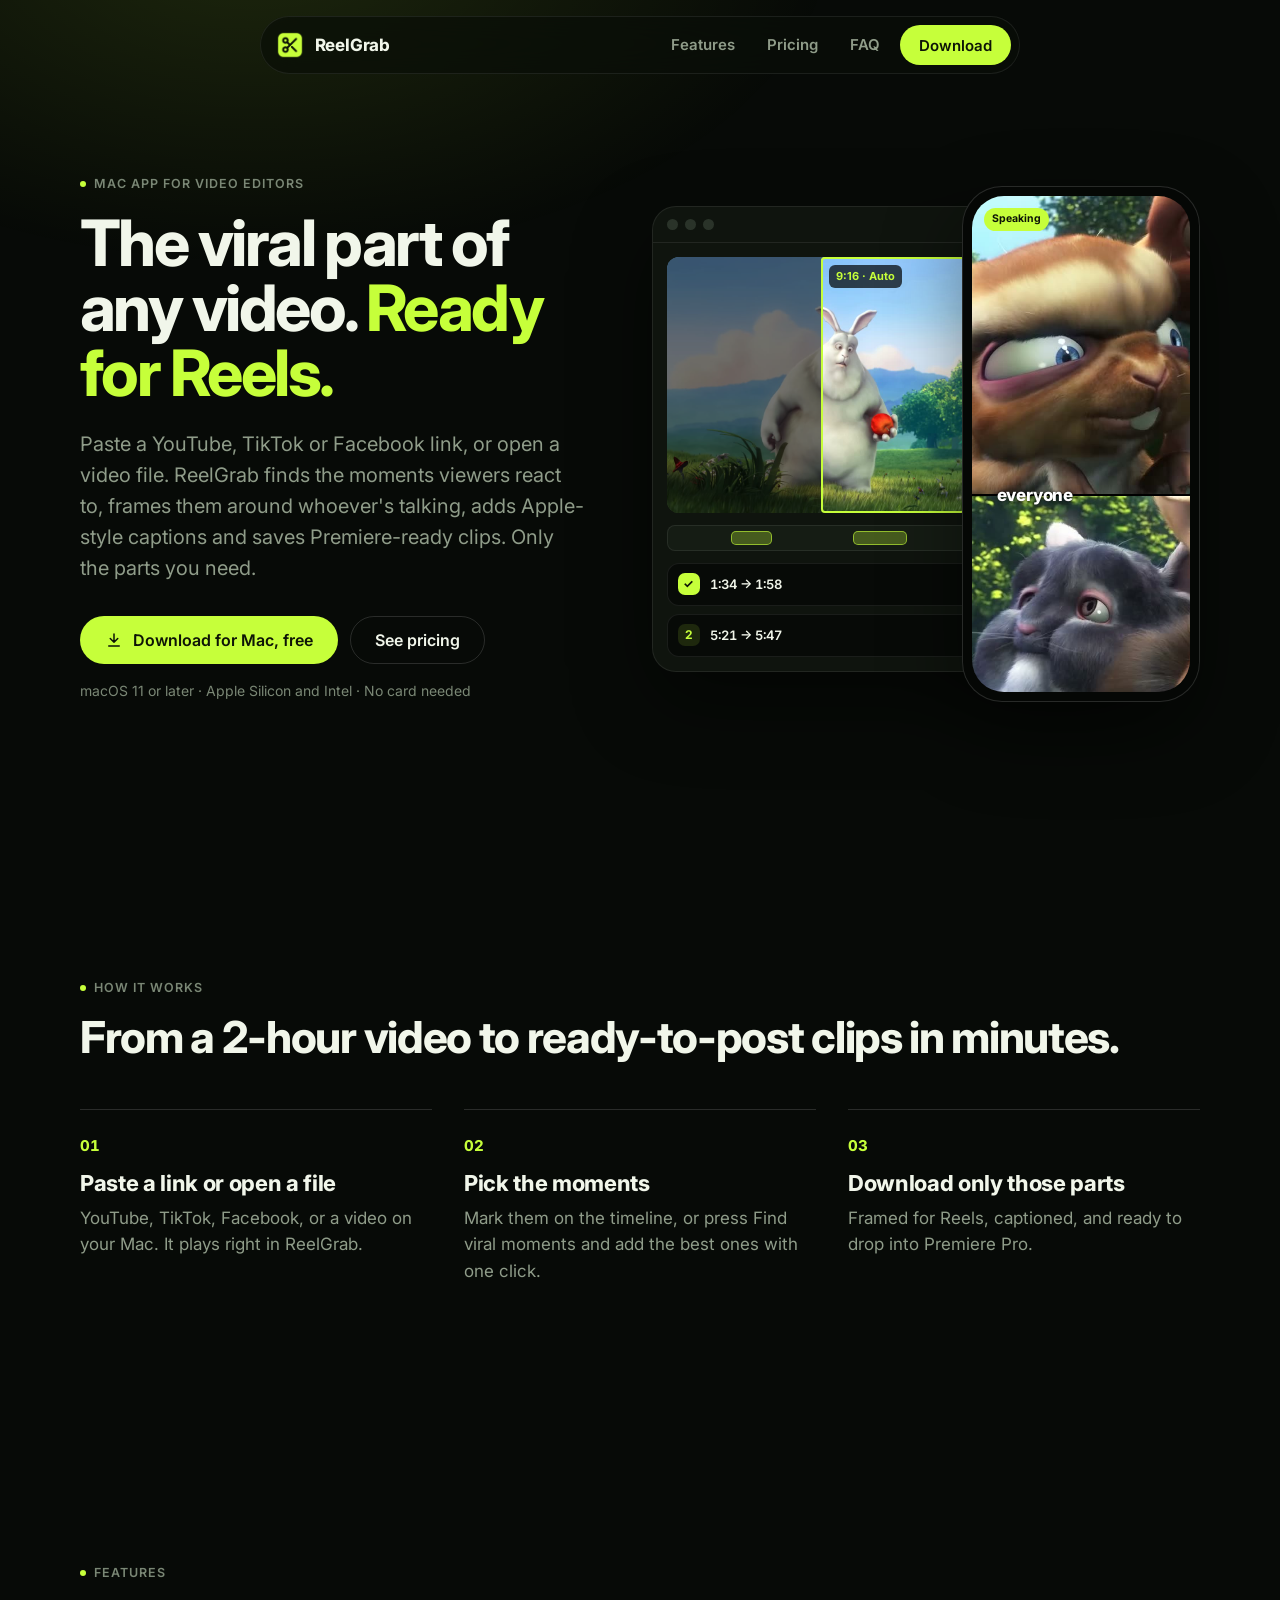
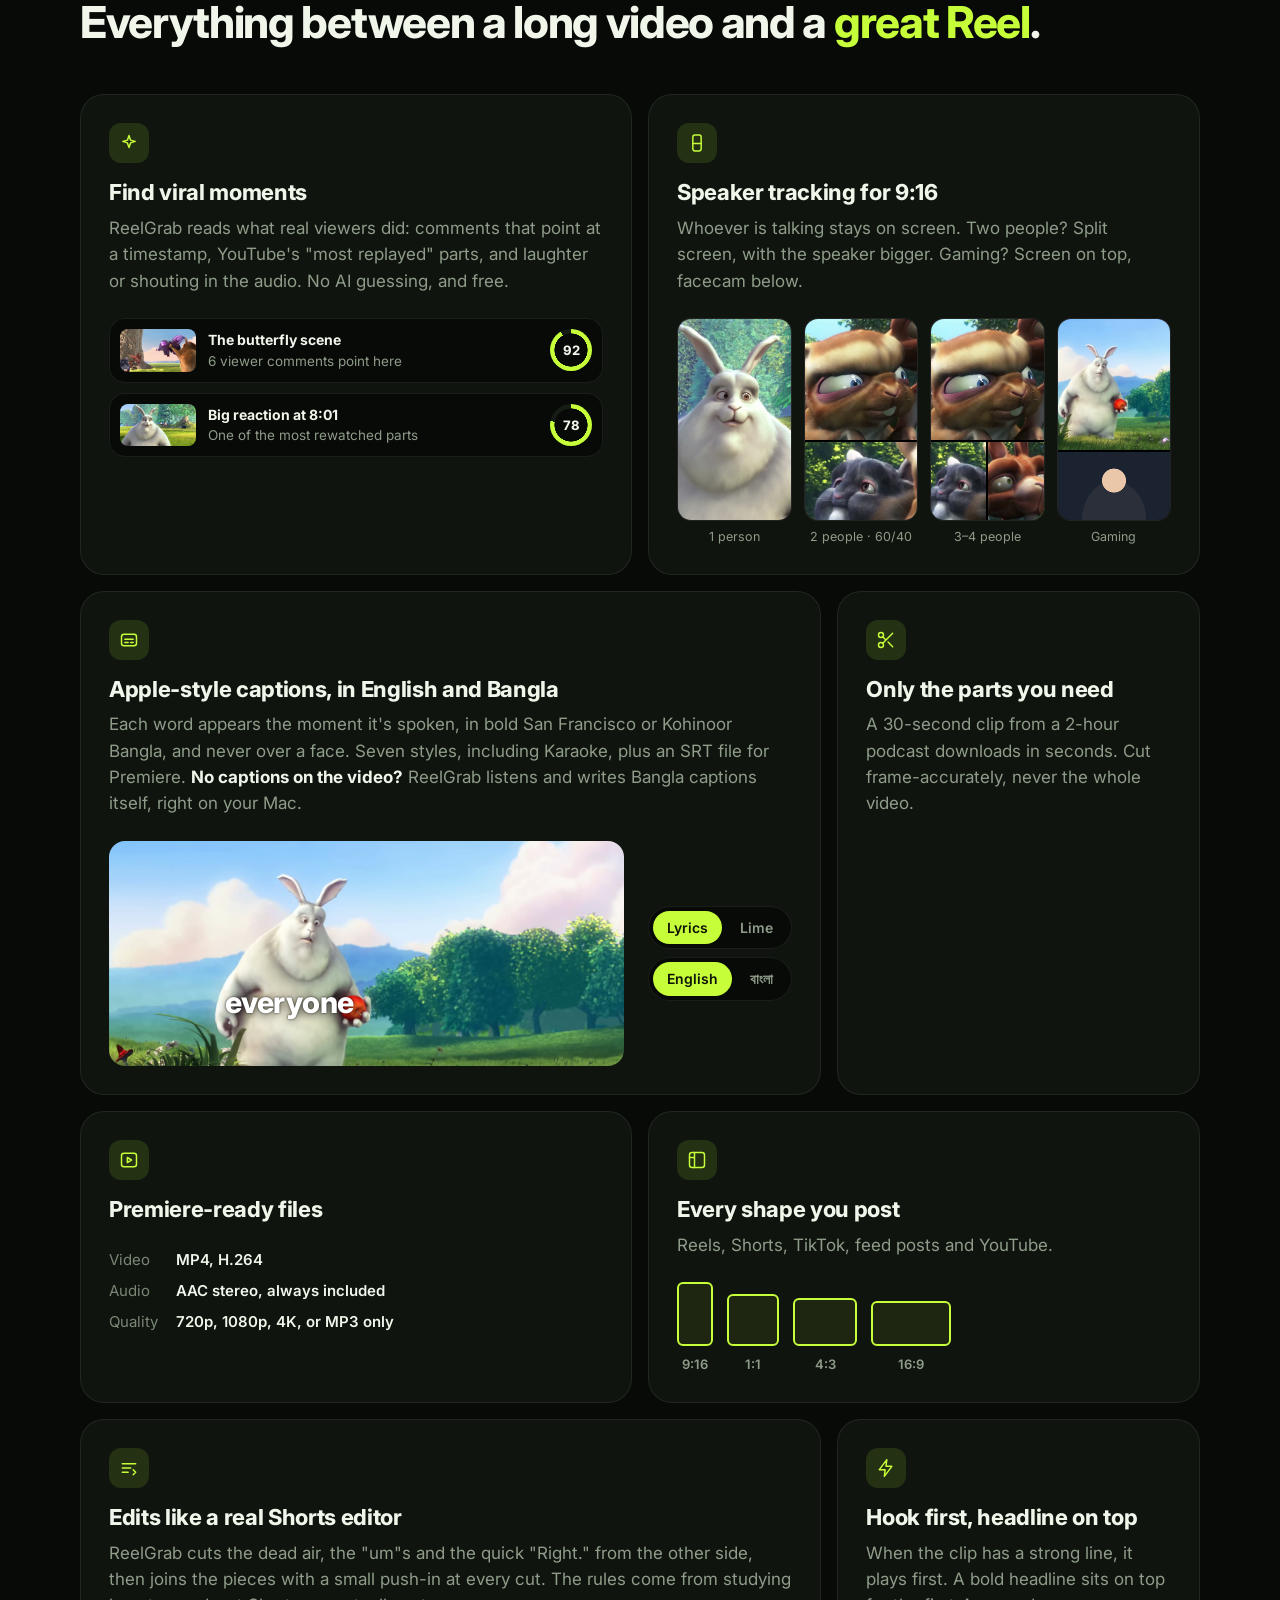
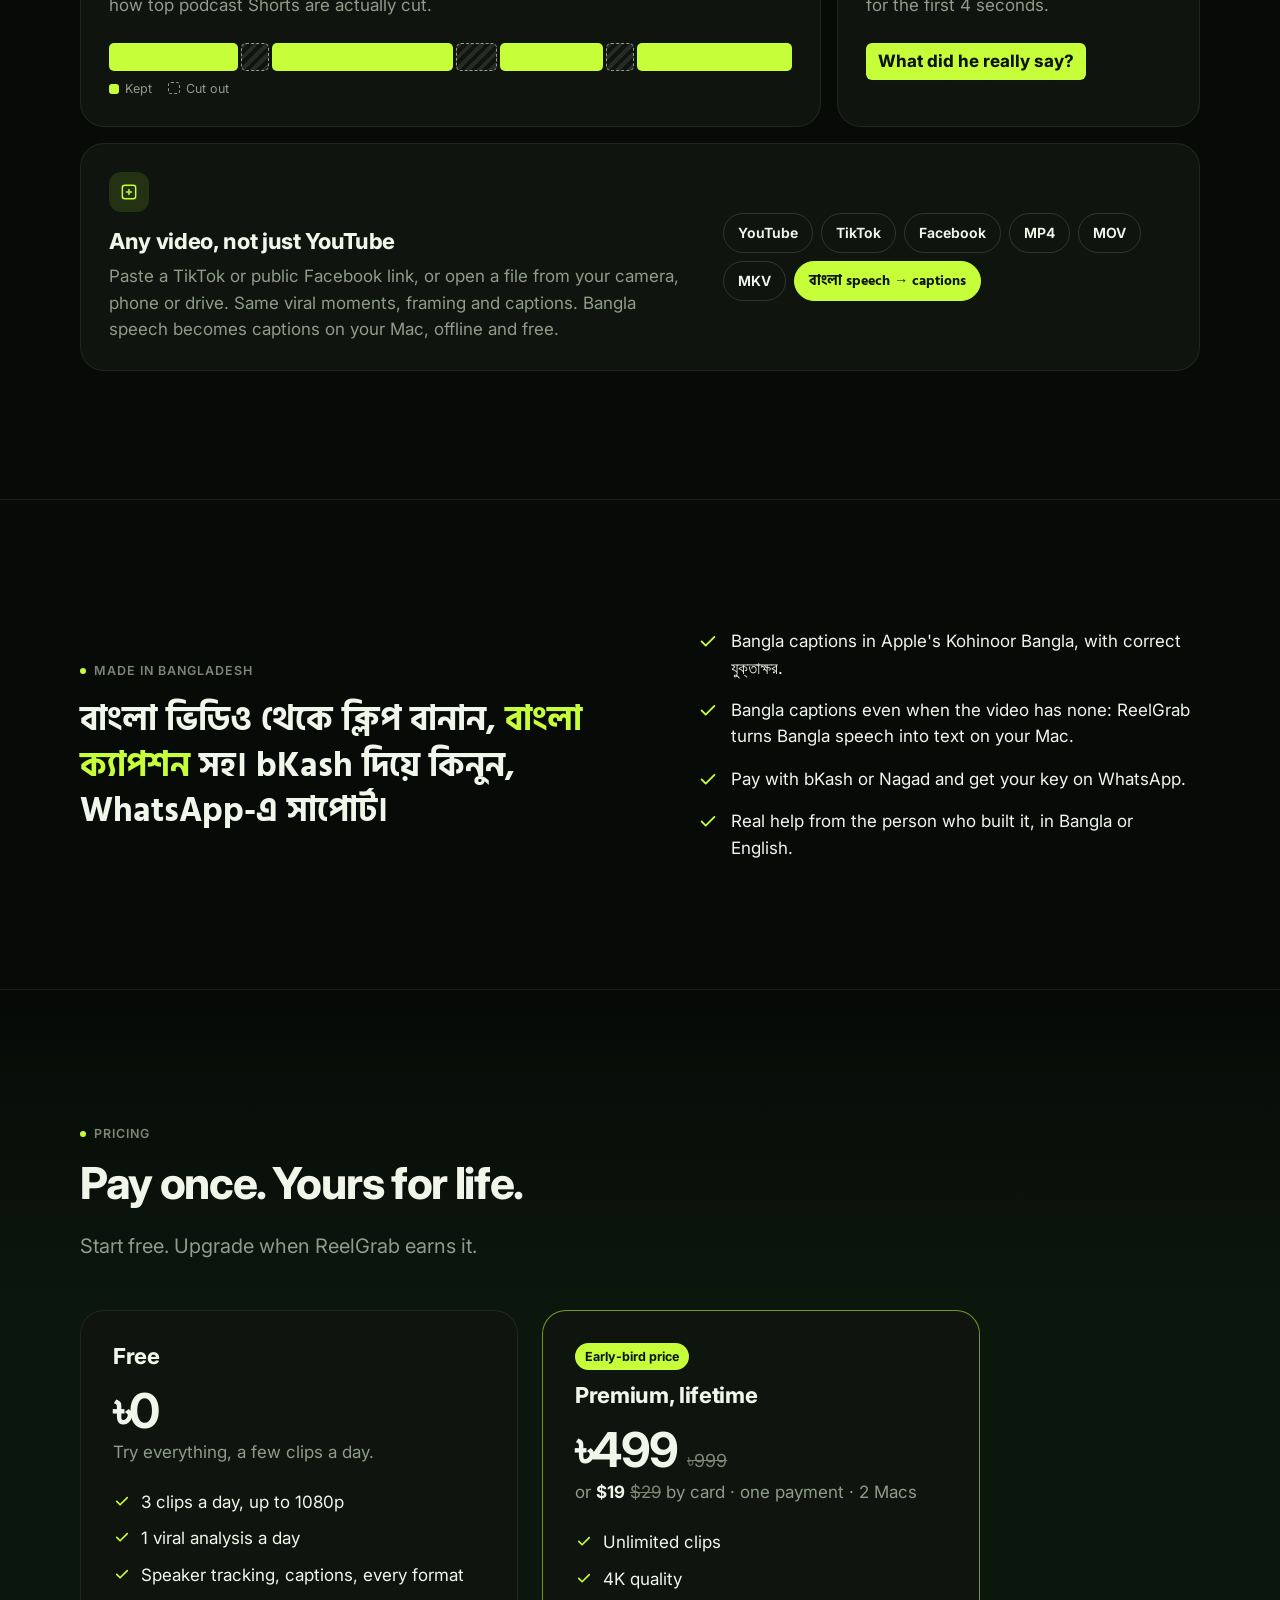
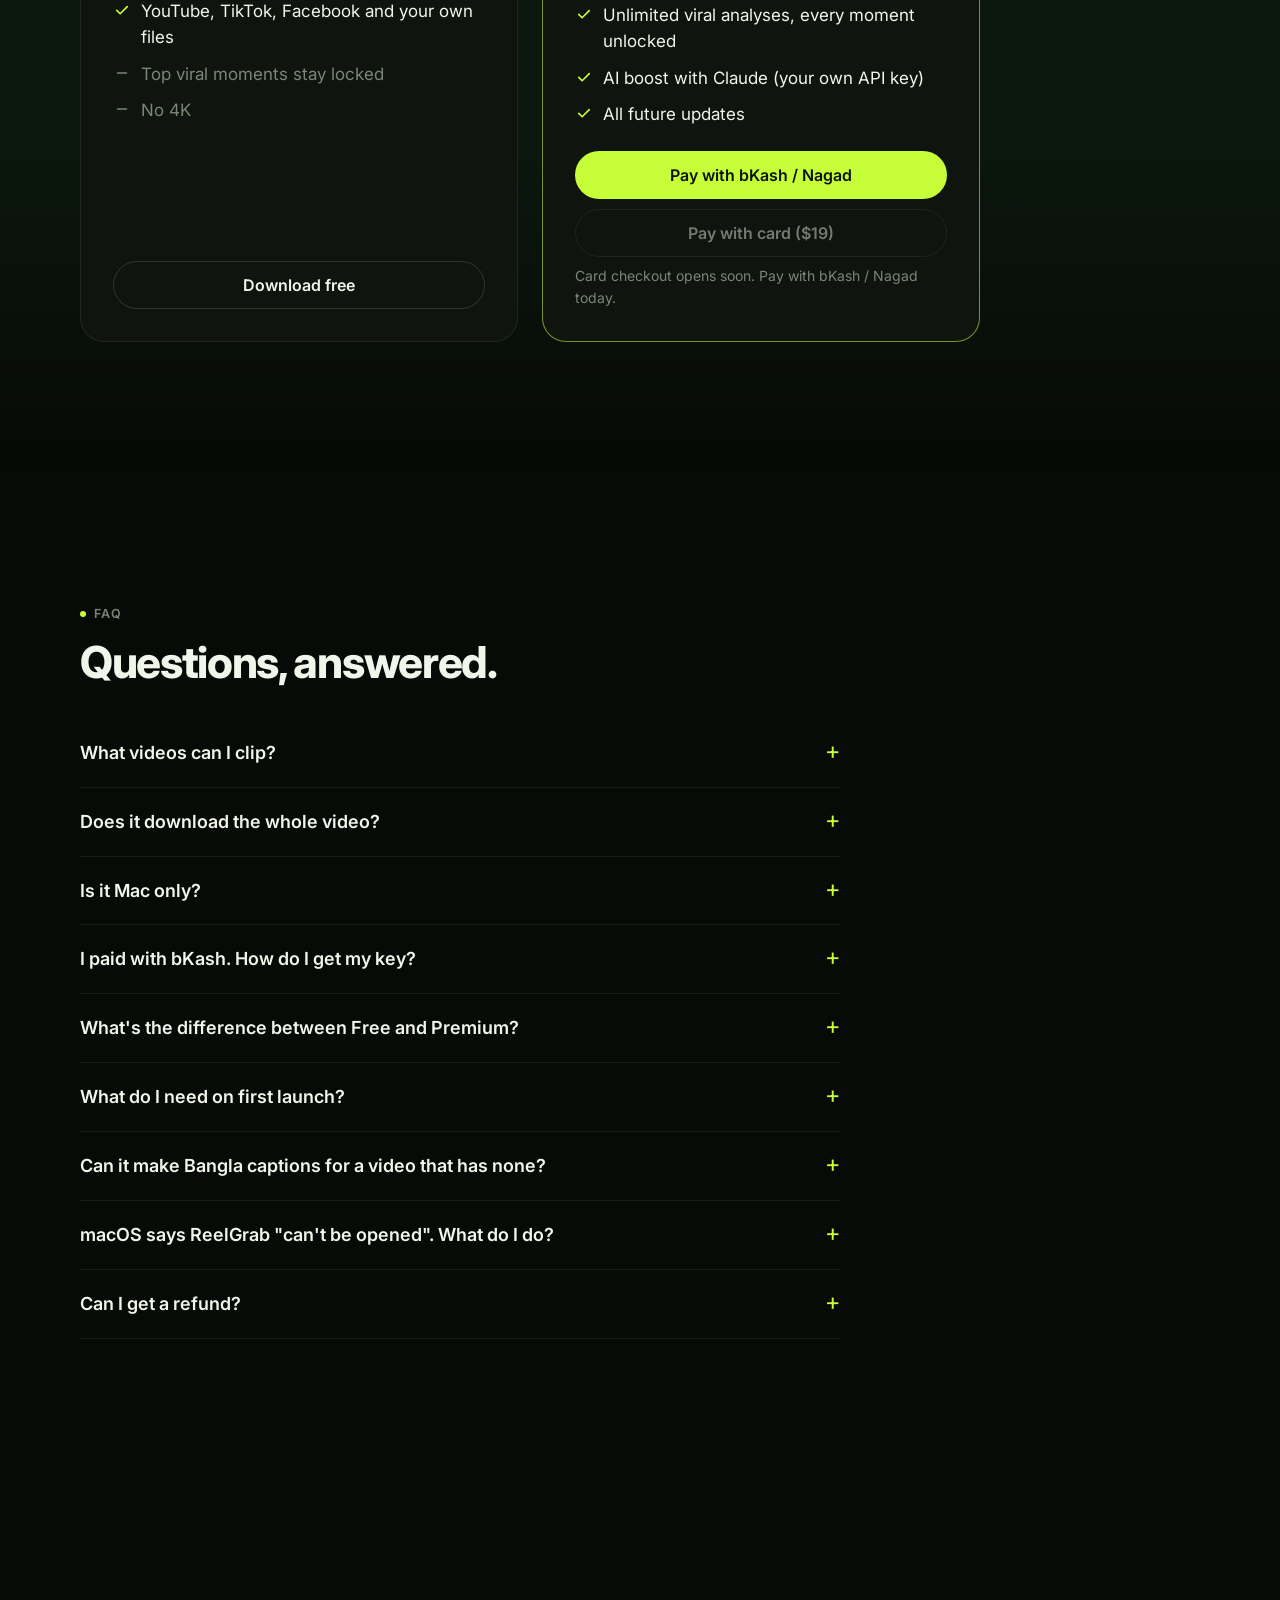
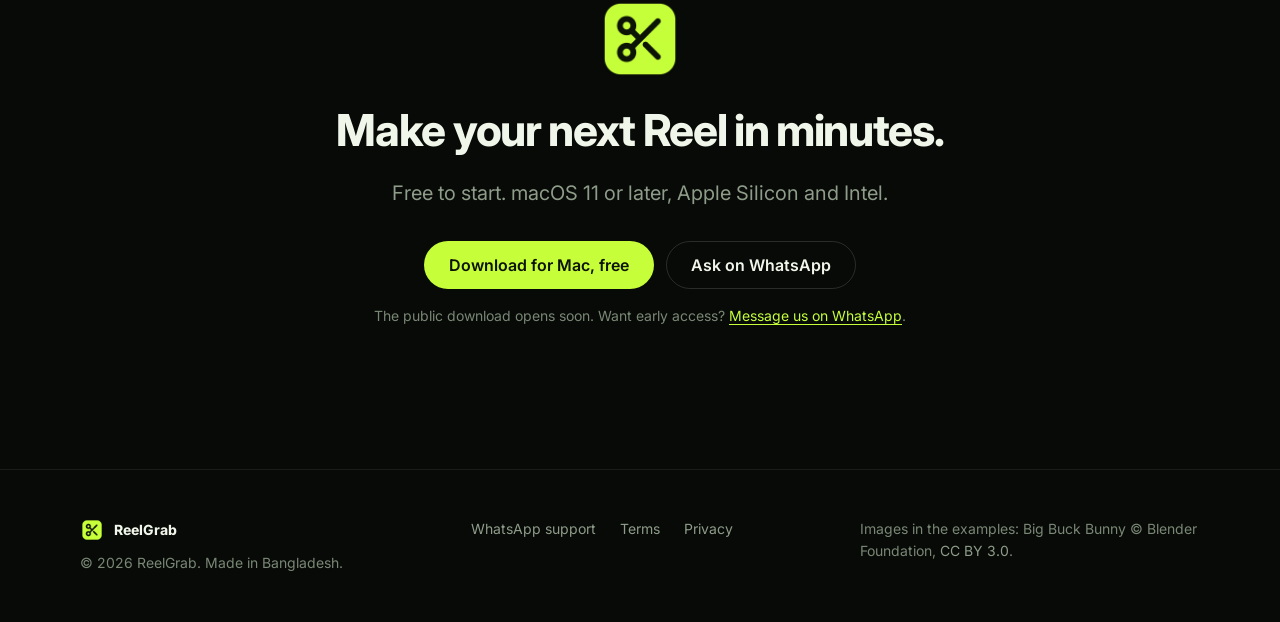
==== index.html @ dd95fd54 "ReelGrab website" ====
<!doctype html>
<html lang="en">
<head>
<meta charset="utf-8">
<meta name="viewport" content="width=device-width, initial-scale=1">
<title>ReelGrab: the viral part of any video, ready for Reels</title>
<meta name="description" content="Paste a YouTube, TikTok or Facebook link, or open a video file. ReelGrab finds the moments viewers react to, frames them around whoever is talking, adds Apple-style captions in English and Bangla, and saves Premiere-ready clips. Mac app.">
<meta name="theme-color" content="#070a07">
<meta property="og:title" content="ReelGrab: the viral part of any video, ready for Reels">
<meta property="og:description" content="Find viral moments, auto-frame 9:16 around the speaker, add Apple-style captions. Mac app for video editors.">
<meta property="og:image" content="assets/og.jpg">
<link rel="icon" href="assets/favicon.png">
<link rel="preconnect" href="https://fonts.googleapis.com">
<link rel="preconnect" href="https://fonts.gstatic.com" crossorigin>
<link href="https://fonts.googleapis.com/css2?family=Inter:wght@400;600;700;800&family=Hind+Siliguri:wght@500;700&display=swap" rel="stylesheet">
<link rel="stylesheet" href="tokens.css">
<style>
  * { box-sizing: border-box; }
  html { scroll-behavior: smooth; scroll-padding-top: 96px; }
  body { margin: 0; background: var(--bg); color: var(--text); font: 400 var(--fs-body)/1.55 var(--font);
    -webkit-font-smoothing: antialiased; text-rendering: optimizeLegibility; }
  body::before { content: ""; position: fixed; inset: 0 0 auto; height: 720px; pointer-events: none; z-index: -1;
    background: radial-gradient(900px 520px at 20% -10%, rgba(198,255,58,.12), transparent 65%); }
  img { display: block; max-width: 100%; }
  a { color: var(--lime); text-decoration-thickness: 1px; text-underline-offset: 3px; }
  :focus-visible { outline: none; box-shadow: var(--ring); border-radius: var(--r-sm); }
  .bn { font-family: var(--font-bn); }
  .wrap { width: min(var(--width), 100% - 2 * var(--gutter)); margin-inline: auto; }
  section { padding-block: var(--section); }
  .label { display: inline-flex; align-items: center; gap: 8px; font-size: var(--fs-caption); font-weight: 600;
    letter-spacing: .08em; text-transform: uppercase; color: var(--dim); margin: 0 0 var(--s-4); }
  .label::before { content: ""; width: 6px; height: 6px; border-radius: 50%; background: var(--lime); }
  h1, h2, h3 { margin: 0; font-weight: 750; letter-spacing: -.03em; }
  h1 { font-size: var(--fs-display); line-height: 1.02; letter-spacing: -.04em; }
  h2 { font-size: var(--fs-h2); line-height: 1.08; }
  h3 { font-size: var(--fs-h3); line-height: 1.25; letter-spacing: -.015em; }
  .lime { color: var(--lime); }
  .lead { font-size: var(--fs-lead); color: var(--muted); max-width: 34em; margin: var(--s-5) 0 0; }
  .muted { color: var(--muted); }
  .sr-only { position: absolute; width: 1px; height: 1px; overflow: hidden; clip: rect(0 0 0 0); white-space: nowrap; }
  .skip { position: absolute; left: 16px; top: -60px; z-index: 100; background: var(--lime); color: var(--lime-ink);
    padding: 10px 16px; border-radius: var(--r-pill); font-weight: 600; text-decoration: none; }
  .skip:focus { top: 16px; }

  /* buttons */
  .btn { display: inline-flex; align-items: center; justify-content: center; gap: 10px; min-height: 48px; padding: 0 24px;
    border-radius: var(--r-pill); font: 600 16px/1 var(--font); text-decoration: none; cursor: pointer; border: 1px solid transparent;
    transition: background .2s, transform .15s, border-color .2s; white-space: nowrap; }
  .btn svg { width: 18px; height: 18px; flex: none; }
  .btn-primary { background: var(--lime); color: var(--lime-ink); }
  .btn-primary:hover { background: var(--lime-hover); transform: translateY(-1px); }
  .btn-secondary { color: var(--text); border-color: var(--line-2); background: transparent; }
  .btn-secondary:hover { background: var(--surface-2); }
  .btn[aria-disabled="true"] { opacity: .45; cursor: not-allowed; transform: none; }
  .fine { font-size: var(--fs-small); color: var(--dim); margin-top: var(--s-4); }

  /* nav */
  .nav { position: fixed; top: 16px; left: 50%; transform: translateX(-50%); z-index: 50; width: min(760px, 100% - 2 * var(--gutter));
    display: flex; align-items: center; gap: 8px; padding: 8px 8px 8px 14px; border-radius: var(--r-pill);
    background: rgba(10, 14, 9, .72); border: 1px solid var(--line); backdrop-filter: blur(18px) saturate(140%);
    -webkit-backdrop-filter: blur(18px) saturate(140%); }
  .brand { display: inline-flex; align-items: center; gap: 10px; font-weight: 750; letter-spacing: -.01em; color: var(--text); text-decoration: none; margin-right: auto; }
  .brand img { width: 30px; height: 30px; }
  .nav a.link { color: var(--muted); text-decoration: none; font-size: 15px; font-weight: 600; padding: 8px 12px; border-radius: var(--r-pill); }
  .nav a.link:hover { color: var(--text); background: var(--surface-2); }
  .nav .btn { min-height: 40px; padding: 0 18px; font-size: 15px; }

  /* hero */
  .hero { padding-top: 168px; }
  .hero-grid { display: grid; grid-template-columns: minmax(0, 1fr) minmax(0, 1.08fr); gap: var(--s-8); align-items: center; }
  .hero-ctas { display: flex; flex-wrap: wrap; gap: var(--s-3); margin-top: var(--s-6); }
  .stage { position: relative; min-height: 520px; }
  .window { position: absolute; inset: 24px 64px auto 0; background: var(--surface); border: 1px solid var(--line);
    border-radius: var(--r-lg); overflow: hidden; box-shadow: var(--shadow-hero); }
  .window-bar { display: flex; gap: 7px; padding: 12px 14px; border-bottom: 1px solid var(--line); }
  .window-bar i { width: 11px; height: 11px; border-radius: 50%; background: #2a3329; }
  .window-body { padding: 14px; }
  .player { position: relative; aspect-ratio: 16 / 9; border-radius: 12px; overflow: hidden; background: #000; }
  .player img { width: 100%; height: 100%; object-fit: cover; }
  .crop-frame { position: absolute; top: 0; bottom: 0; left: 34%; width: 31.6%; outline: 2px solid var(--lime); outline-offset: -2px;
    box-shadow: 0 0 0 999px rgba(0,0,0,.55); border-radius: 4px; }
  .crop-frame span { position: absolute; left: 8px; top: 8px; font-size: 11px; font-weight: 700; color: var(--lime); background: rgba(0,0,0,.7); padding: 3px 7px; border-radius: 6px; }
  .timeline { position: relative; height: 26px; margin-top: 12px; border-radius: 8px; background: var(--surface-2); border: 1px solid var(--line); }
  .timeline b { position: absolute; top: 5px; bottom: 5px; border-radius: 5px; background: rgba(198,255,58,.28); border: 1px solid rgba(198,255,58,.6); }
  .clip-rows { display: grid; gap: 8px; margin-top: 12px; }
  .clip-row { display: flex; align-items: center; gap: 10px; padding: 9px 10px; border-radius: 12px; background: var(--bg); border: 1px solid var(--line); font-size: 13px; }
  .clip-row .n { width: 22px; height: 22px; border-radius: 7px; display: grid; place-items: center; font-weight: 700; font-size: 12px; background: var(--lime-soft); color: var(--lime); }
  .clip-row .done { background: var(--lime); color: var(--lime-ink); }
  .clip-row .t { font-variant-numeric: tabular-nums; font-weight: 600; }
  .clip-row .chip { margin-left: auto; font-size: 11px; font-weight: 700; color: var(--lime); background: var(--lime-soft); padding: 3px 8px; border-radius: var(--r-pill); }

  .phone { position: absolute; right: 0; bottom: 0; width: 238px; aspect-ratio: 9 / 19.5; border-radius: 40px; padding: 9px;
    background: #050705; border: 1px solid var(--line-2); box-shadow: var(--shadow-hero); }
  .screen { position: relative; height: 100%; border-radius: 32px; overflow: hidden; background: #000; display: flex; flex-direction: column; }
  .panel { position: relative; background-image: url(assets/trio.jpg); background-repeat: no-repeat; transition: flex-basis .45s cubic-bezier(.3,.8,.3,1); }
  .panel.a { flex: 0 0 60%; background-size: 420% auto; background-position: 54% 61%; }
  .panel.b { flex: 0 0 40%; background-size: 420% auto; background-position: 19% 66%; border-top: 2px solid #000; }
  .screen.swap .panel.a { flex-basis: 40%; }
  .screen.swap .panel.b { flex-basis: 60%; }
  .cap { position: absolute; left: 0; right: 0; text-align: center; font-weight: 800; font-size: 21px; letter-spacing: -.01em; color: #fff;
    text-shadow: 0 2px 10px rgba(0,0,0,.6), 0 0 2px rgba(0,0,0,.8); padding: 0 14px; transition: top .45s cubic-bezier(.3,.8,.3,1); }
  .phone .cap { top: calc(60% - 12px); font-size: 17px; white-space: nowrap; }
  .phone .screen.swap .cap { top: calc(40% - 12px); }
  .cap .w { opacity: 0; transition: opacity .16s, color .4s .25s; }
  .cap .w.on { opacity: 1; }
  .cap.lime .w.now { color: var(--lime); transition: opacity .16s; }
  .speaking { position: absolute; left: 12px; top: 12px; font-size: 10.5px; font-weight: 700; color: var(--lime-ink); background: var(--lime); padding: 3px 8px; border-radius: var(--r-pill); }

  /* how it works */
  .steps { display: grid; grid-template-columns: repeat(3, minmax(0, 1fr)); gap: var(--s-6); margin-top: var(--s-7); counter-reset: step; }
  .step { border-top: 1px solid var(--line-2); padding-top: var(--s-5); }
  .step::before { counter-increment: step; content: "0" counter(step); display: block; font-weight: 750; color: var(--lime); font-size: 15px; margin-bottom: var(--s-3); font-variant-numeric: tabular-nums; }
  .step p { color: var(--muted); margin: var(--s-2) 0 0; }

  /* features bento */
  .bento { display: grid; grid-template-columns: repeat(6, minmax(0, 1fr)); gap: var(--s-4); margin-top: var(--s-7); }
  .card { background: var(--surface); border: 1px solid var(--line); border-radius: var(--r-lg); padding: 28px; overflow: hidden; }
  .card p { color: var(--muted); margin: var(--s-2) 0 0; }
  .c-viral { grid-column: span 3; }
  .c-speaker { grid-column: span 3; }
  .c-captions { grid-column: span 4; }
  .c-parts { grid-column: span 2; }
  .c-premiere { grid-column: span 3; }
  .c-formats { grid-column: span 3; }
  .c-editor { grid-column: span 4; }
  .c-hook { grid-column: span 2; }
  .c-sources { grid-column: span 6; display: grid; grid-template-columns: minmax(0, 1.3fr) minmax(0, 1fr); gap: var(--s-6); align-items: center; }
  .src-chips { list-style: none; margin: 0; padding: 0; display: flex; flex-wrap: wrap; gap: 8px; }
  .src-chips li { font-size: 14px; font-weight: 650; padding: 8px 14px; border-radius: var(--r-pill); border: 1px solid var(--line-2); color: var(--text); }
  .src-chips li:last-child { background: var(--lime); color: var(--lime-ink); border-color: var(--lime); }
  .strip { display: flex; gap: 3px; height: 28px; margin-top: var(--s-5); }
  .strip i { display: block; border-radius: 5px; background: var(--lime); }
  .strip i.cut { background: repeating-linear-gradient(135deg, rgba(255,255,255,.10) 0 4px, transparent 4px 8px); border: 1px dashed var(--muted); }
  .strip-cap { display: flex; gap: 16px; font-size: 12.5px; color: var(--muted); margin-top: 8px; }
  .strip-cap span::before { content: ""; display: inline-block; width: 10px; height: 10px; border-radius: 3px; margin-right: 6px; vertical-align: -1px; background: var(--lime); }
  .strip-cap span.c::before { background: transparent; border: 1px dashed var(--muted); }
  .headbox { display: inline-block; margin-top: var(--s-5); background: var(--lime); color: var(--lime-ink); font-weight: 750; padding: 8px 12px; border-radius: 6px; line-height: 1.25; }
  .icon { width: 40px; height: 40px; border-radius: 12px; display: grid; place-items: center; background: var(--lime-soft); color: var(--lime); margin-bottom: var(--s-4); }
  .icon svg { width: 20px; height: 20px; }

  .vlist { display: grid; gap: 10px; margin-top: var(--s-5); }
  .vcard { display: flex; align-items: center; gap: 12px; padding: 10px; border-radius: var(--r-md); background: var(--bg); border: 1px solid var(--line); }
  .vcard img { width: 76px; aspect-ratio: 16/9; object-fit: cover; border-radius: 8px; flex: none; }
  .vcard .meta { min-width: 0; font-size: 13.5px; }
  .vcard .meta b { display: block; font-size: 14px; }
  .vcard .meta span { color: var(--muted); }
  .ring { --v: 90; width: 42px; height: 42px; border-radius: 50%; flex: none; display: grid; place-items: center; margin-left: auto; font-weight: 750; font-size: 13px;
    background: radial-gradient(closest-side, var(--bg) 78%, transparent 80% 100%), conic-gradient(var(--lime) calc(var(--v) * 1%), var(--surface-2) 0); }
  .vcard.locked .meta, .vcard.locked img { filter: blur(5px); opacity: .6; }
  .vcard.locked .lockchip { position: absolute; }
  .lock { font-size: 12px; font-weight: 700; color: var(--lime); white-space: nowrap; }

  .layouts { display: grid; grid-template-columns: repeat(4, minmax(0, 1fr)); gap: 12px; margin-top: var(--s-5); }
  .mini { aspect-ratio: 9 / 16; border-radius: 14px; overflow: hidden; background: #000; display: flex; flex-direction: column; border: 1px solid var(--line-2); }
  .mini > div { background-image: url(assets/trio.jpg); background-repeat: no-repeat; background-size: 360% auto; }
  .mini .row { display: flex; }
  .mini .row > div { flex: 1; background-image: url(assets/trio.jpg); background-repeat: no-repeat; background-size: 560% auto; }
  .mini.game .scr { background-image: url(assets/bunny-wide.jpg); background-size: cover; background-position: 40% 50%; }
  .mini.game .face { background: radial-gradient(circle at 50% 42%, #e9c7a8 0 17%, transparent 18%), radial-gradient(ellipse at 50% 100%, #2b2f3a 0 40%, transparent 41%), #1b2230; }
  .mini-cap { font-size: 12.5px; color: var(--muted); margin-top: 8px; text-align: center; line-height: 1.3; }

  .capdemo { margin-top: var(--s-5); display: grid; grid-template-columns: minmax(0, 1fr) auto; gap: var(--s-5); align-items: center; }
  .capscreen { position: relative; aspect-ratio: 16 / 7; border-radius: var(--r-md); overflow: hidden; background: url(assets/bunny-wide.jpg) center 35% / cover; }
  .capscreen .cap { top: auto; bottom: 18%; font-size: clamp(20px, 3vw, 30px); }
  .toggles { display: grid; gap: 8px; }
  .seg { display: inline-flex; padding: 4px; gap: 4px; border-radius: var(--r-pill); background: var(--bg); border: 1px solid var(--line); }
  .seg button { font: 600 14px var(--font); color: var(--muted); background: transparent; border: 0; padding: 8px 14px; border-radius: var(--r-pill); cursor: pointer; }
  .seg button[aria-pressed="true"] { background: var(--lime); color: var(--lime-ink); }

  .fmt-row { display: flex; gap: 14px; align-items: flex-end; margin-top: var(--s-5); flex-wrap: wrap; }
  .fmt { display: grid; gap: 8px; justify-items: center; font-size: 13px; font-weight: 600; color: var(--muted); }
  .fmt i { display: block; border: 2px solid var(--lime); border-radius: 6px; background: rgba(198,255,58,.08); }
  .spec { display: grid; grid-template-columns: auto 1fr; gap: 8px 18px; margin: var(--s-5) 0 0; font-size: 15px; }
  .spec dt { color: var(--dim); }
  .spec dd { margin: 0; font-weight: 600; }

  /* Bangladesh band */
  .band { border-block: 1px solid var(--line); }
  .band-grid { display: grid; grid-template-columns: minmax(0, 1.1fr) minmax(0, 1fr); gap: var(--s-8); align-items: center; }
  .bn-quote { font-size: clamp(24px, 3.2vw, 34px); line-height: 1.35; font-weight: 700; margin: 0; }
  .ticks { list-style: none; margin: 0; padding: 0; display: grid; gap: var(--s-4); }
  .ticks li { display: flex; gap: 12px; align-items: flex-start; }
  .ticks svg { width: 22px; height: 22px; color: var(--lime); flex: none; margin-top: 2px; }

  /* pricing */
  .pricing { background: linear-gradient(180deg, transparent, rgba(20,48,26,.35) 30%, rgba(20,48,26,.35) 70%, transparent); }
  .plans { display: grid; grid-template-columns: repeat(2, minmax(0, 1fr)); gap: var(--s-5); margin-top: var(--s-7); max-width: 900px; }
  .plan { background: var(--surface); border: 1px solid var(--line); border-radius: var(--r-lg); padding: 32px; display: flex; flex-direction: column; }
  .plan.pro { border-color: rgba(198,255,58,.55); }
  .plan .price { display: flex; align-items: baseline; gap: 10px; margin: var(--s-4) 0 4px; flex-wrap: wrap; }
  .plan .price b { font-size: 48px; letter-spacing: -.04em; line-height: 1; }
  .plan .price s { color: var(--dim); font-size: 18px; }
  .badge { display: inline-flex; align-self: flex-start; font-size: var(--fs-caption); font-weight: 700; color: var(--lime-ink); background: var(--lime); padding: 4px 10px; border-radius: var(--r-pill); }
  .plan ul { list-style: none; padding: 0; margin: var(--s-5) 0; display: grid; gap: 10px; }
  .plan li { display: flex; gap: 10px; color: var(--text); }
  .plan li svg { width: 18px; height: 18px; color: var(--lime); flex: none; margin-top: 3px; }
  .plan li.off { color: var(--dim); }
  .plan li.off svg { color: var(--dim); }
  .plan .buy { display: grid; gap: 10px; margin-top: auto; }
  .plan .note { font-size: var(--fs-small); color: var(--dim); margin: 8px 0 0; }

  /* faq */
  .faq { max-width: 760px; margin-top: var(--s-6); }
  details { border-bottom: 1px solid var(--line); }
  summary { list-style: none; cursor: pointer; padding: 20px 0; font-weight: 600; font-size: 18px; display: flex; justify-content: space-between; gap: 16px; }
  summary::-webkit-details-marker { display: none; }
  summary::after { content: "+"; color: var(--lime); font-weight: 400; font-size: 24px; line-height: 1; transition: transform .2s; }
  details[open] summary::after { transform: rotate(45deg); }
  details p { margin: 0 0 20px; color: var(--muted); max-width: 64ch; }

  /* final cta + footer */
  .final { text-align: center; }
  .final img { width: 88px; height: 88px; margin: 0 auto var(--s-5); }
  .final .hero-ctas { justify-content: center; }
  footer { border-top: 1px solid var(--line); padding-block: var(--s-7); font-size: var(--fs-small); color: var(--dim); }
  .foot { display: flex; justify-content: space-between; gap: var(--s-6); flex-wrap: wrap; }
  footer a { color: var(--muted); text-decoration: none; }
  footer a:hover { color: var(--text); text-decoration: underline; }
  .foot nav { display: flex; gap: var(--s-5); flex-wrap: wrap; }

  @media (max-width: 960px) {
    .hero-grid, .band-grid { grid-template-columns: 1fr; }
    .stage { min-height: 0; height: 520px; max-width: 620px; }
    .bento { grid-template-columns: repeat(2, minmax(0, 1fr)); }
    .c-viral, .c-speaker, .c-captions { grid-column: span 2; }
    .c-parts, .c-premiere, .c-formats { grid-column: span 1; }
    .c-formats { grid-column: span 2; }
    .c-editor { grid-column: span 2; }
    .c-hook { grid-column: span 2; }
    .c-sources { grid-column: span 2; grid-template-columns: 1fr; }
  }
  @media (max-width: 640px) {
    .nav a.link { display: none; }
    .hero { padding-top: 120px; }
    .stage { height: auto; display: grid; gap: 16px; justify-items: center; }
    .window { position: relative; inset: auto; width: 100%; }
    .phone { position: relative; width: 210px; }
    .steps, .plans { grid-template-columns: 1fr; }
    .bento { grid-template-columns: 1fr; }
    .c-viral, .c-speaker, .c-captions, .c-parts, .c-premiere, .c-formats, .c-editor, .c-hook, .c-sources { grid-column: auto; }
    .layouts { grid-template-columns: repeat(2, minmax(0, 1fr)); }
    .capdemo { grid-template-columns: 1fr; }
    .card { padding: 22px; }
    .btn { width: 100%; }
    .nav .btn { width: auto; }
    .hero-ctas .btn { width: auto; flex: 1 1 200px; }
  }
  @media (prefers-reduced-motion: reduce) {
    *, *::before, *::after { transition: none !important; animation: none !important; scroll-behavior: auto !important; }
  }
</style>
</head>
<body>
<a class="skip" href="#main">Skip to content</a>

<header class="nav" aria-label="Main">
  <a class="brand" href="#top"><img src="assets/logo.png" alt="" width="30" height="30">ReelGrab</a>
  <a class="link" href="#features">Features</a>
  <a class="link" href="#pricing">Pricing</a>
  <a class="link" href="#faq">FAQ</a>
  <a class="btn btn-primary" href="#download" data-link="dmg">Download</a>
</header>

<main id="main">
  <!-- HERO -->
  <section class="hero" id="top">
    <div class="wrap hero-grid">
      <div>
        <p class="label">Mac app for video editors</p>
        <h1>The viral part of any video. <span class="lime">Ready for Reels.</span></h1>
        <p class="lead">Paste a YouTube, TikTok or Facebook link, or open a video file. ReelGrab finds the moments viewers react to, frames them around whoever's talking, adds Apple-style captions and saves Premiere-ready clips. Only the parts you need.</p>
        <div class="hero-ctas">
          <a class="btn btn-primary" href="#download" data-link="dmg">
            <svg viewBox="0 0 24 24" fill="none" stroke="currentColor" stroke-width="2" stroke-linecap="round" stroke-linejoin="round" aria-hidden="true"><path d="M12 4v11M7 10l5 5 5-5M5 20h14"/></svg>
            Download for Mac, free
          </a>
          <a class="btn btn-secondary" href="#pricing">See pricing</a>
        </div>
        <p class="fine">macOS 11 or later · Apple Silicon and Intel · No card needed</p>
      </div>

      <div class="stage" aria-label="ReelGrab app showing a clip list next to a phone playing a split-screen Reel with captions">
        <div class="window" aria-hidden="true">
          <div class="window-bar"><i></i><i></i><i></i></div>
          <div class="window-body">
            <div class="player"><img src="assets/bunny-wide.jpg" alt="" width="1280" height="720"><div class="crop-frame"><span>9:16 · Auto</span></div></div>
            <div class="timeline"><b style="left:14%;width:9%"></b><b style="left:41%;width:12%"></b><b style="left:72%;width:7%"></b></div>
            <div class="clip-rows">
              <div class="clip-row"><span class="n done">✓</span><span class="t">1:34 → 1:58</span><span class="chip">Saved</span></div>
              <div class="clip-row"><span class="n">2</span><span class="t">5:21 → 5:47</span><span class="chip">Speaker tracking</span></div>
            </div>
          </div>
        </div>
        <div class="phone" aria-hidden="true">
          <div class="screen" id="heroScreen">
            <div class="panel a"><span class="speaking">Speaking</span></div>
            <div class="panel b"></div>
            <div class="cap" id="heroCap"></div>
          </div>
        </div>
      </div>
    </div>
  </section>

  <!-- HOW IT WORKS -->
  <section aria-labelledby="how-h">
    <div class="wrap">
      <p class="label">How it works</p>
      <h2 id="how-h">From a 2-hour video to ready-to-post clips in minutes.</h2>
      <ol class="steps" style="list-style:none;padding:0">
        <li class="step"><h3>Paste a link or open a file</h3><p>YouTube, TikTok, Facebook, or a video on your Mac. It plays right in ReelGrab.</p></li>
        <li class="step"><h3>Pick the moments</h3><p>Mark them on the timeline, or press Find viral moments and add the best ones with one click.</p></li>
        <li class="step"><h3>Download only those parts</h3><p>Framed for Reels, captioned, and ready to drop into Premiere Pro.</p></li>
      </ol>
    </div>
  </section>

  <!-- FEATURES -->
  <section id="features" aria-labelledby="feat-h">
    <div class="wrap">
      <p class="label">Features</p>
      <h2 id="feat-h">Everything between a long video and a <span class="lime">great Reel</span>.</h2>
      <div class="bento">

        <article class="card c-viral">
          <div class="icon"><svg viewBox="0 0 24 24" fill="none" stroke="currentColor" stroke-width="1.75" stroke-linecap="round" stroke-linejoin="round" aria-hidden="true"><path d="M12 3l1.9 5.6L19.5 10l-5.6 1.9L12 17.5l-1.9-5.6L4.5 10l5.6-1.4z"/></svg></div>
          <h3>Find viral moments</h3>
          <p>ReelGrab reads what real viewers did: comments that point at a timestamp, YouTube's "most replayed" parts, and laughter or shouting in the audio. No AI guessing, and free.</p>
          <div class="vlist" aria-hidden="true">
            <div class="vcard"><img src="assets/thumb-butterfly.jpg" alt=""><div class="meta"><b>The butterfly scene</b><span>6 viewer comments point here</span></div><div class="ring" style="--v:92">92</div></div>
            <div class="vcard"><img src="assets/thumb-bunny.jpg" alt=""><div class="meta"><b>Big reaction at 8:01</b><span>One of the most rewatched parts</span></div><div class="ring" style="--v:78">78</div></div>
          </div>
        </article>

        <article class="card c-speaker">
          <div class="icon"><svg viewBox="0 0 24 24" fill="none" stroke="currentColor" stroke-width="1.75" stroke-linecap="round" stroke-linejoin="round" aria-hidden="true"><rect x="7" y="2.5" width="10" height="19" rx="2.5"/><path d="M7 12.5h10"/></svg></div>
          <h3>Speaker tracking for 9:16</h3>
          <p>Whoever is talking stays on screen. Two people? Split screen, with the speaker bigger. Gaming? Screen on top, facecam below.</p>
          <div class="layouts">
            <figure style="margin:0"><div class="mini" role="img" aria-label="One person filling the frame"><div style="flex:1;background-image:url(assets/bunny-916.jpg?v=2);background-size:cover;background-position:center"></div></div><figcaption class="mini-cap">1 person</figcaption></figure>
            <figure style="margin:0"><div class="mini" role="img" aria-label="Two people stacked, the speaker larger"><div style="flex:0 0 60%;background-position:54% 61%"></div><div style="flex:1;background-position:17% 65%;border-top:2px solid #000"></div></div><figcaption class="mini-cap">2 people · 60/40</figcaption></figure>
            <figure style="margin:0"><div class="mini" role="img" aria-label="Speaker large on top, two others as tiles below"><div style="flex:0 0 60%;background-position:54% 61%"></div><div class="row" style="flex:1;border-top:2px solid #000"><div style="background-position:21% 68%;border-right:2px solid #000"></div><div style="background-position:77% 14%"></div></div></div><figcaption class="mini-cap">3–4 people</figcaption></figure>
            <figure style="margin:0"><div class="mini game" role="img" aria-label="Gameplay on top, facecam below"><div class="scr" style="flex:0 0 65%"></div><div class="face" style="flex:1;border-top:2px solid #000"></div></div><figcaption class="mini-cap">Gaming</figcaption></figure>
          </div>
        </article>

        <article class="card c-captions">
          <div class="icon"><svg viewBox="0 0 24 24" fill="none" stroke="currentColor" stroke-width="1.75" stroke-linecap="round" stroke-linejoin="round" aria-hidden="true"><rect x="3" y="5" width="18" height="14" rx="3"/><path d="M7 15h4M14 15h3M7 11h10"/></svg></div>
          <h3>Apple-style captions, in English and Bangla</h3>
          <p>Each word appears the moment it's spoken, in bold San Francisco or Kohinoor Bangla, and never over a face. Seven styles, including Karaoke, plus an SRT file for Premiere. <strong style="color:var(--text)">No captions on the video?</strong> ReelGrab listens and writes Bangla captions itself, right on your Mac.</p>
          <div class="capdemo">
            <div class="capscreen" aria-hidden="true"><div class="cap" id="demoCap"></div></div>
            <div class="toggles">
              <div class="seg" role="group" aria-label="Caption style">
                <button type="button" data-style="lyrics" aria-pressed="true">Lyrics</button>
                <button type="button" data-style="lime" aria-pressed="false">Lime</button>
              </div>
              <div class="seg" role="group" aria-label="Caption language">
                <button type="button" data-lang="en" aria-pressed="true">English</button>
                <button type="button" data-lang="bn" aria-pressed="false" class="bn">বাংলা</button>
              </div>
            </div>
          </div>
        </article>

        <article class="card c-parts">
          <div class="icon"><svg viewBox="0 0 24 24" fill="none" stroke="currentColor" stroke-width="1.75" stroke-linecap="round" stroke-linejoin="round" aria-hidden="true"><circle cx="6" cy="6" r="3"/><circle cx="6" cy="18" r="3"/><path d="M20 4 8.12 15.88M14.47 14.48 20 20M8.12 8.12 12 12"/></svg></div>
          <h3>Only the parts you need</h3>
          <p>A 30-second clip from a 2-hour podcast downloads in seconds. Cut frame-accurately, never the whole video.</p>
        </article>

        <article class="card c-premiere">
          <div class="icon"><svg viewBox="0 0 24 24" fill="none" stroke="currentColor" stroke-width="1.75" stroke-linecap="round" stroke-linejoin="round" aria-hidden="true"><rect x="3" y="4" width="18" height="16" rx="3"/><path d="M10 9l5 3-5 3z"/></svg></div>
          <h3>Premiere-ready files</h3>
          <dl class="spec">
            <dt>Video</dt><dd>MP4, H.264</dd>
            <dt>Audio</dt><dd>AAC stereo, always included</dd>
            <dt>Quality</dt><dd>720p, 1080p, 4K, or MP3 only</dd>
          </dl>
        </article>

        <article class="card c-formats">
          <div class="icon"><svg viewBox="0 0 24 24" fill="none" stroke="currentColor" stroke-width="1.75" stroke-linecap="round" stroke-linejoin="round" aria-hidden="true"><rect x="3" y="3" width="18" height="18" rx="3"/><path d="M9 3v18M3 9h6"/></svg></div>
          <h3>Every shape you post</h3>
          <p>Reels, Shorts, TikTok, feed posts and YouTube.</p>
          <div class="fmt-row" aria-hidden="true">
            <div class="fmt"><i style="width:36px;height:64px"></i>9:16</div>
            <div class="fmt"><i style="width:52px;height:52px"></i>1:1</div>
            <div class="fmt"><i style="width:64px;height:48px"></i>4:3</div>
            <div class="fmt"><i style="width:80px;height:45px"></i>16:9</div>
          </div>
        </article>

        <article class="card c-editor">
          <div class="icon"><svg viewBox="0 0 24 24" fill="none" stroke="currentColor" stroke-width="1.75" stroke-linecap="round" stroke-linejoin="round" aria-hidden="true"><path d="M4 7h16M4 12h10M4 17h7"/><path d="M17 14l3 3-3 3"/></svg></div>
          <h3>Edits like a real Shorts editor</h3>
          <p>ReelGrab cuts the dead air, the "um"s and the quick "Right." from the other side, then joins the pieces with a small push-in at every cut. The rules come from studying how top podcast Shorts are actually cut.</p>
          <div class="strip" aria-hidden="true"><i style="flex:5"></i><i class="cut" style="flex:1"></i><i style="flex:7"></i><i class="cut" style="flex:1.5"></i><i style="flex:4"></i><i class="cut" style="flex:1"></i><i style="flex:6"></i></div>
          <div class="strip-cap" aria-hidden="true"><span>Kept</span><span class="c">Cut out</span></div>
        </article>

        <article class="card c-hook">
          <div class="icon"><svg viewBox="0 0 24 24" fill="none" stroke="currentColor" stroke-width="1.75" stroke-linecap="round" stroke-linejoin="round" aria-hidden="true"><path d="M13 2 4 14h7l-1 8 9-12h-7z"/></svg></div>
          <h3>Hook first, headline on top</h3>
          <p>When the clip has a strong line, it plays first. A bold headline sits on top for the first 4 seconds.</p>
          <div class="headbox" aria-hidden="true">What did he really say?</div>
        </article>

        <article class="card c-sources">
          <div class="src-text">
            <div class="icon"><svg viewBox="0 0 24 24" fill="none" stroke="currentColor" stroke-width="1.75" stroke-linecap="round" stroke-linejoin="round" aria-hidden="true"><path d="M4 7a3 3 0 0 1 3-3h10a3 3 0 0 1 3 3v10a3 3 0 0 1-3 3H7a3 3 0 0 1-3-3z"/><path d="M9 12h6M12 9v6"/></svg></div>
            <h3>Any video, not just YouTube</h3>
            <p>Paste a TikTok or public Facebook link, or open a file from your camera, phone or drive. Same viral moments, framing and captions. Bangla speech becomes captions on your Mac, offline and free.</p>
          </div>
          <ul class="src-chips" aria-label="Supported sources">
            <li>YouTube</li><li>TikTok</li><li>Facebook</li><li>MP4</li><li>MOV</li><li>MKV</li><li class="bn" lang="bn">বাংলা speech → captions</li>
          </ul>
        </article>
      </div>
    </div>
  </section>

  <!-- BANGLADESH -->
  <section class="band" aria-labelledby="bd-h">
    <div class="wrap band-grid">
      <div>
        <p class="label">Made in Bangladesh</p>
        <h2 id="bd-h" class="sr-only">Made for Bangladeshi creators</h2>
        <p class="bn-quote bn" lang="bn">বাংলা ভিডিও থেকে ক্লিপ বানান, <span class="lime">বাংলা ক্যাপশন</span> সহ। bKash দিয়ে কিনুন, WhatsApp-এ সাপোর্ট।</p>
      </div>
      <ul class="ticks">
        <li><svg viewBox="0 0 24 24" fill="none" stroke="currentColor" stroke-width="2" stroke-linecap="round" stroke-linejoin="round" aria-hidden="true"><path d="M5 12.5l4.5 4.5L19 7.5"/></svg><span>Bangla captions in Apple's Kohinoor Bangla, with correct যুক্তাক্ষর.</span></li>
        <li><svg viewBox="0 0 24 24" fill="none" stroke="currentColor" stroke-width="2" stroke-linecap="round" stroke-linejoin="round" aria-hidden="true"><path d="M5 12.5l4.5 4.5L19 7.5"/></svg><span>Bangla captions even when the video has none: ReelGrab turns Bangla speech into text on your Mac.</span></li>
        <li><svg viewBox="0 0 24 24" fill="none" stroke="currentColor" stroke-width="2" stroke-linecap="round" stroke-linejoin="round" aria-hidden="true"><path d="M5 12.5l4.5 4.5L19 7.5"/></svg><span>Pay with bKash or Nagad and get your key on WhatsApp.</span></li>
        <li><svg viewBox="0 0 24 24" fill="none" stroke="currentColor" stroke-width="2" stroke-linecap="round" stroke-linejoin="round" aria-hidden="true"><path d="M5 12.5l4.5 4.5L19 7.5"/></svg><span>Real help from the person who built it, in Bangla or English.</span></li>
      </ul>
    </div>
  </section>

  <!-- TESTIMONIALS: add real quotes from beta testers here (name, role, one or two lines). Leave out until then. -->

  <!-- PRICING -->
  <section class="pricing" id="pricing" aria-labelledby="price-h">
    <div class="wrap">
      <p class="label">Pricing</p>
      <h2 id="price-h">Pay once. Yours for life.</h2>
      <p class="lead">Start free. Upgrade when ReelGrab earns it.</p>
      <div class="plans">
        <div class="plan">
          <h3>Free</h3>
          <div class="price"><b>৳0</b></div>
          <p class="muted" style="margin:0">Try everything, a few clips a day.</p>
          <ul>
            <li><svg viewBox="0 0 24 24" fill="none" stroke="currentColor" stroke-width="2.2" stroke-linecap="round" stroke-linejoin="round" aria-hidden="true"><path d="M5 12.5l4.5 4.5L19 7.5"/></svg>3 clips a day, up to 1080p</li>
            <li><svg viewBox="0 0 24 24" fill="none" stroke="currentColor" stroke-width="2.2" stroke-linecap="round" stroke-linejoin="round" aria-hidden="true"><path d="M5 12.5l4.5 4.5L19 7.5"/></svg>1 viral analysis a day</li>
            <li><svg viewBox="0 0 24 24" fill="none" stroke="currentColor" stroke-width="2.2" stroke-linecap="round" stroke-linejoin="round" aria-hidden="true"><path d="M5 12.5l4.5 4.5L19 7.5"/></svg>Speaker tracking, captions, every format</li>
            <li><svg viewBox="0 0 24 24" fill="none" stroke="currentColor" stroke-width="2.2" stroke-linecap="round" stroke-linejoin="round" aria-hidden="true"><path d="M5 12.5l4.5 4.5L19 7.5"/></svg>YouTube, TikTok, Facebook and your own files</li>
            <li class="off"><svg viewBox="0 0 24 24" fill="none" stroke="currentColor" stroke-width="2.2" stroke-linecap="round" aria-hidden="true"><path d="M6 12h12"/></svg>Top viral moments stay locked</li>
            <li class="off"><svg viewBox="0 0 24 24" fill="none" stroke="currentColor" stroke-width="2.2" stroke-linecap="round" aria-hidden="true"><path d="M6 12h12"/></svg>No 4K</li>
          </ul>
          <div class="buy"><a class="btn btn-secondary" href="#download" data-link="dmg">Download free</a></div>
        </div>
        <div class="plan pro">
          <span class="badge">Early-bird price</span>
          <h3 style="margin-top:12px">Premium, lifetime</h3>
          <div class="price"><b>৳499</b><s>৳999</s></div>
          <p class="muted" style="margin:0">or <strong style="color:var(--text)">$19</strong> <s style="color:var(--dim)">$29</s> by card · one payment · 2 Macs</p>
          <ul>
            <li><svg viewBox="0 0 24 24" fill="none" stroke="currentColor" stroke-width="2.2" stroke-linecap="round" stroke-linejoin="round" aria-hidden="true"><path d="M5 12.5l4.5 4.5L19 7.5"/></svg>Unlimited clips</li>
            <li><svg viewBox="0 0 24 24" fill="none" stroke="currentColor" stroke-width="2.2" stroke-linecap="round" stroke-linejoin="round" aria-hidden="true"><path d="M5 12.5l4.5 4.5L19 7.5"/></svg>4K quality</li>
            <li><svg viewBox="0 0 24 24" fill="none" stroke="currentColor" stroke-width="2.2" stroke-linecap="round" stroke-linejoin="round" aria-hidden="true"><path d="M5 12.5l4.5 4.5L19 7.5"/></svg>Unlimited viral analyses, every moment unlocked</li>
            <li><svg viewBox="0 0 24 24" fill="none" stroke="currentColor" stroke-width="2.2" stroke-linecap="round" stroke-linejoin="round" aria-hidden="true"><path d="M5 12.5l4.5 4.5L19 7.5"/></svg>AI boost with Claude (your own API key)</li>
            <li><svg viewBox="0 0 24 24" fill="none" stroke="currentColor" stroke-width="2.2" stroke-linecap="round" stroke-linejoin="round" aria-hidden="true"><path d="M5 12.5l4.5 4.5L19 7.5"/></svg>All future updates</li>
          </ul>
          <div class="buy">
            <a class="btn btn-primary" data-link="bkash" href="#" target="_blank" rel="noopener">Pay with bKash / Nagad</a>
            <a class="btn btn-secondary" data-link="card" href="#" target="_blank" rel="noopener">Pay with card ($19)</a>
          </div>
          <p class="note" id="cardNote"></p>
        </div>
      </div>
    </div>
  </section>

  <!-- FAQ -->
  <section id="faq" aria-labelledby="faq-h">
    <div class="wrap">
      <p class="label">FAQ</p>
      <h2 id="faq-h">Questions, answered.</h2>
      <div class="faq">
        <details><summary>What videos can I clip?</summary><p>YouTube, TikTok and public Facebook links, and video files on your Mac (MP4, MOV, MKV and more). Use videos you have the right to use: your own channel, your clients' videos, Creative Commons videos, or videos you have permission to repost. ReelGrab doesn't remove DRM or bypass paywalls.</p></details>
        <details><summary>Does it download the whole video?</summary><p>No. Only the parts you mark are downloaded, cut frame-accurately. A 30-second clip from a 2-hour podcast takes seconds.</p></details>
        <details><summary>Is it Mac only?</summary><p>Yes, for now: macOS 11 or later, on Apple Silicon (M1 to M4) and Intel Macs. A Windows version is planned.</p></details>
        <details><summary>I paid with bKash. How do I get my key?</summary><p>Send the transaction ID on WhatsApp. You'll get your license key there. Paste it into ReelGrab (Upgrade, then Activate) and Premium turns on.</p></details>
        <details><summary>What's the difference between Free and Premium?</summary><p>Free gives you 3 clips and 1 viral analysis a day at up to 1080p, with the very best viral moments locked. Premium removes every limit, adds 4K, and is a one-time payment for 2 Macs.</p></details>
        <details><summary>What do I need on first launch?</summary><p>An internet connection. ReelGrab downloads its video tools once (about 330 MB, a couple of minutes), then it's ready.</p></details>
        <details><summary>Can it make Bangla captions for a video that has none?</summary><p>Yes. ReelGrab listens to the Bangla speech and writes the captions on your Mac. The speech model is a one-time 539 MB download (one click in the app). After that it works offline, and a 1-minute clip takes about 15 seconds.</p></details>
        <details><summary>macOS says ReelGrab "can't be opened". What do I do?</summary><p>Click Done, open System Settings, then Privacy &amp; Security, scroll down and click Open Anyway next to ReelGrab. You only do this once. The same steps are in the "First time - open me" file inside the download.</p></details>
        <details><summary>Can I get a refund?</summary><p>Yes. If ReelGrab doesn't work on your Mac, message us within 7 days of buying for a full refund.</p></details>
      </div>
    </div>
  </section>

  <!-- FINAL CTA -->
  <section class="final" id="download" aria-labelledby="dl-h">
    <div class="wrap">
      <img src="assets/logo-360.png" alt="" width="88" height="88">
      <h2 id="dl-h">Make your next Reel in minutes.</h2>
      <p class="lead" style="margin-inline:auto">Free to start. macOS 11 or later, Apple Silicon and Intel.</p>
      <div class="hero-ctas">
        <a class="btn btn-primary" href="#download" data-link="dmg">Download for Mac, free</a>
        <a class="btn btn-secondary" href="#" data-link="whatsapp" target="_blank" rel="noopener">Ask on WhatsApp</a>
      </div>
      <p class="fine" id="dlNote"></p>
    </div>
  </section>
</main>

<footer>
  <div class="wrap foot">
    <div>
      <div style="display:flex;align-items:center;gap:10px;color:var(--text);font-weight:750"><img src="assets/logo.png" alt="" width="24" height="24">ReelGrab</div>
      <p style="margin:10px 0 0">© 2026 ReelGrab. Made in Bangladesh.</p>
    </div>
    <nav aria-label="Footer">
      <a href="#" data-link="whatsapp" target="_blank" rel="noopener">WhatsApp support</a>
      <a href="terms.html">Terms</a>
      <a href="privacy.html">Privacy</a>
    </nav>
    <p style="margin:0;max-width:340px">Images in the examples: Big Buck Bunny © Blender Foundation, <a href="https://creativecommons.org/licenses/by/3.0/" target="_blank" rel="noopener">CC BY 3.0</a>.</p>
  </div>
</footer>

<script>
  // ---- Fill these in before going live -------------------------------------------------
  // On GitHub Pages (name.github.io/repo) the DMG is the latest GitHub release of the same repo
  const GH = location.hostname.endsWith(".github.io")
    ? { user: location.hostname.split(".")[0], repo: location.pathname.split("/")[1] || location.hostname } : null;
  const LINKS = {
    dmg: GH ? `https://github.com/${GH.user}/${GH.repo}/releases/latest/download/ReelGrab.dmg` : "",
    card: "",           // Gumroad product link
    whatsapp: "8801723042590",
  };
  // --------------------------------------------------------------------------------------
  const wa = (text) => `https://wa.me/${LINKS.whatsapp}?text=${encodeURIComponent(text)}`;
  document.querySelectorAll('[data-link="bkash"]').forEach((a) => {
    a.href = wa("Hi! I want ReelGrab Premium (৳499). I'll pay with bKash / Nagad.");
  });
  document.querySelectorAll('[data-link="whatsapp"]').forEach((a) => { a.href = wa("Hi! I have a question about ReelGrab."); });
  document.querySelectorAll('[data-link="card"]').forEach((a) => {
    if (LINKS.card) { a.href = LINKS.card; return; }
    a.setAttribute("aria-disabled", "true");
    a.removeAttribute("target");
    a.addEventListener("click", (e) => e.preventDefault());
    document.getElementById("cardNote").textContent = "Card checkout opens soon. Pay with bKash / Nagad today.";
  });
  document.querySelectorAll('[data-link="dmg"]').forEach((a) => {
    if (LINKS.dmg) { a.href = LINKS.dmg; a.setAttribute("download", ""); }
  });
  if (!LINKS.dmg) {
    document.getElementById("dlNote").innerHTML = 'The public download opens soon. Want early access? <a href="' +
      wa("Hi! I'd like early access to ReelGrab.") + '" target="_blank" rel="noopener">Message us on WhatsApp</a>.';
  }

  // ---- caption animation: words appear as they're "spoken" -----------------------------
  const reduce = matchMedia("(prefers-reduced-motion: reduce)").matches;
  const LINES = {
    en: ["This is the part", "everyone rewatches", "so we clipped it."],
    bn: ["এই অংশটাই", "সবাই বারবার দেখে", "তাই ক্লিপ করলাম।"],
  };
  function runCaption(el, getLines, getStyle, onLine) {
    let li = 0, wi = 0, timer;
    function render() {
      const lines = getLines();
      const words = lines[li % lines.length].split(" ");
      el.className = "cap" + (getStyle() === "lime" ? " lime" : "") + (/[ঀ-৿]/.test(words[0]) ? " bn" : "");
      el.innerHTML = words.map((w, i) => `<span class="w${i < wi ? " on" : ""}${i === wi - 1 ? " now" : ""}">${w}</span>`).join(" ");
    }
    function tick() {
      const words = getLines()[li % getLines().length].split(" ");
      if (wi < words.length) { wi++; render(); timer = setTimeout(tick, 330); }
      else { timer = setTimeout(() => { li++; wi = 0; if (onLine) onLine(li); render(); tick(); }, 1100); }
    }
    if (reduce) { wi = 99; render(); return { restart() { wi = 99; render(); } }; }
    render(); tick();
    return { restart() { clearTimeout(timer); li = 0; wi = 0; render(); tick(); } };
  }
  // hero phone: speaker switches every couple of lines (the speaker's panel grows to 60%)
  const heroScreen = document.getElementById("heroScreen");
  runCaption(document.getElementById("heroCap"), () => LINES.en, () => "lyrics", (li) => {
    const swap = Math.floor(li / 2) % 2 === 1;
    heroScreen.classList.toggle("swap", swap);
    heroScreen.querySelector(".speaking").remove();
    const tag = document.createElement("span");
    tag.className = "speaking"; tag.textContent = "Speaking";
    heroScreen.querySelector(swap ? ".panel.b" : ".panel.a").appendChild(tag);
  });
  // caption demo with style + language toggles
  let demoStyle = "lyrics", demoLang = "en";
  const demo = runCaption(document.getElementById("demoCap"), () => LINES[demoLang], () => demoStyle);
  document.querySelectorAll(".seg button").forEach((b) => b.addEventListener("click", () => {
    b.parentElement.querySelectorAll("button").forEach((x) => x.setAttribute("aria-pressed", String(x === b)));
    if (b.dataset.style) demoStyle = b.dataset.style;
    if (b.dataset.lang) demoLang = b.dataset.lang;
    demo.restart();
  }));
</script>
</body>
</html>
---- tokens.css ----
/* ReelGrab site tokens (see DESIGN.md). Pages use these names, never raw values. */
:root {
  --bg: #070a07;
  --surface: #0f140e;
  --surface-2: #151c14;
  --line: rgba(255, 255, 255, .08);
  --line-2: rgba(255, 255, 255, .14);
  --text: #f1f6ea;
  --muted: #8f9c89;
  --dim: #7a8775;
  --lime: #c6ff3a;
  --lime-hover: #d4ff63;
  --lime-ink: #0d1406;
  --lime-soft: rgba(198, 255, 58, .12);
  --deep: #14301a;
  --err: #ff6b5e;

  --font: -apple-system, BlinkMacSystemFont, "Inter", "Helvetica Neue", Arial, sans-serif;
  --font-bn: "Hind Siliguri", -apple-system, "Kohinoor Bangla", sans-serif;

  --fs-display: clamp(40px, 6.4vw, 64px);
  --fs-h2: clamp(30px, 4.4vw, 44px);
  --fs-h3: 22px;
  --fs-lead: clamp(18px, 2vw, 20px);
  --fs-body: 17px;
  --fs-small: 14px;
  --fs-caption: 12.5px;

  --s-1: 4px; --s-2: 8px; --s-3: 12px; --s-4: 16px; --s-5: 24px; --s-6: 32px;
  --s-7: 48px; --s-8: 64px; --s-9: 96px; --s-10: 128px;
  --section: clamp(64px, 10vw, 128px);
  --width: 1120px;
  --text-width: 640px;
  --gutter: clamp(16px, 3vw, 24px);

  --r-sm: 10px; --r-md: 16px; --r-lg: 24px; --r-xl: 32px; --r-pill: 999px;
  --shadow-hero: 0 30px 80px rgba(0, 0, 0, .45);
  --ring: 0 0 0 3px var(--bg), 0 0 0 6px var(--lime);
}
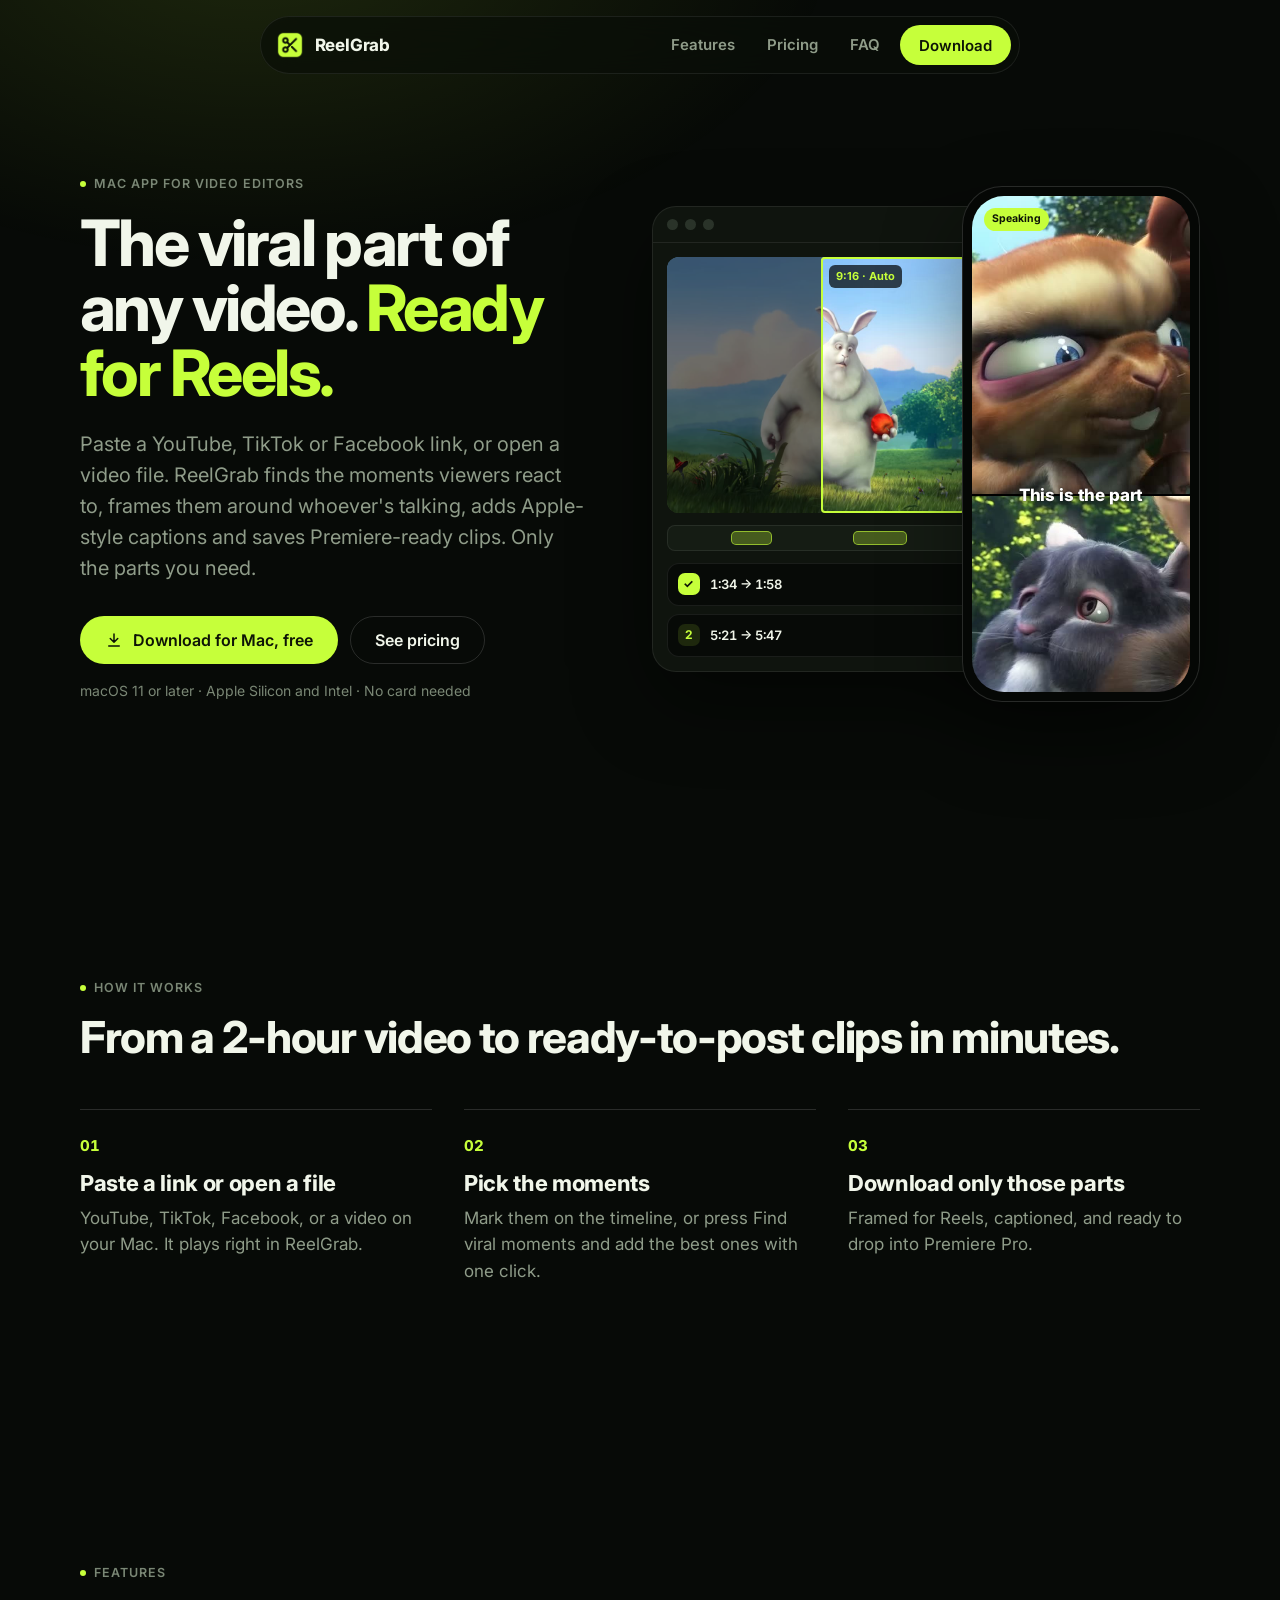
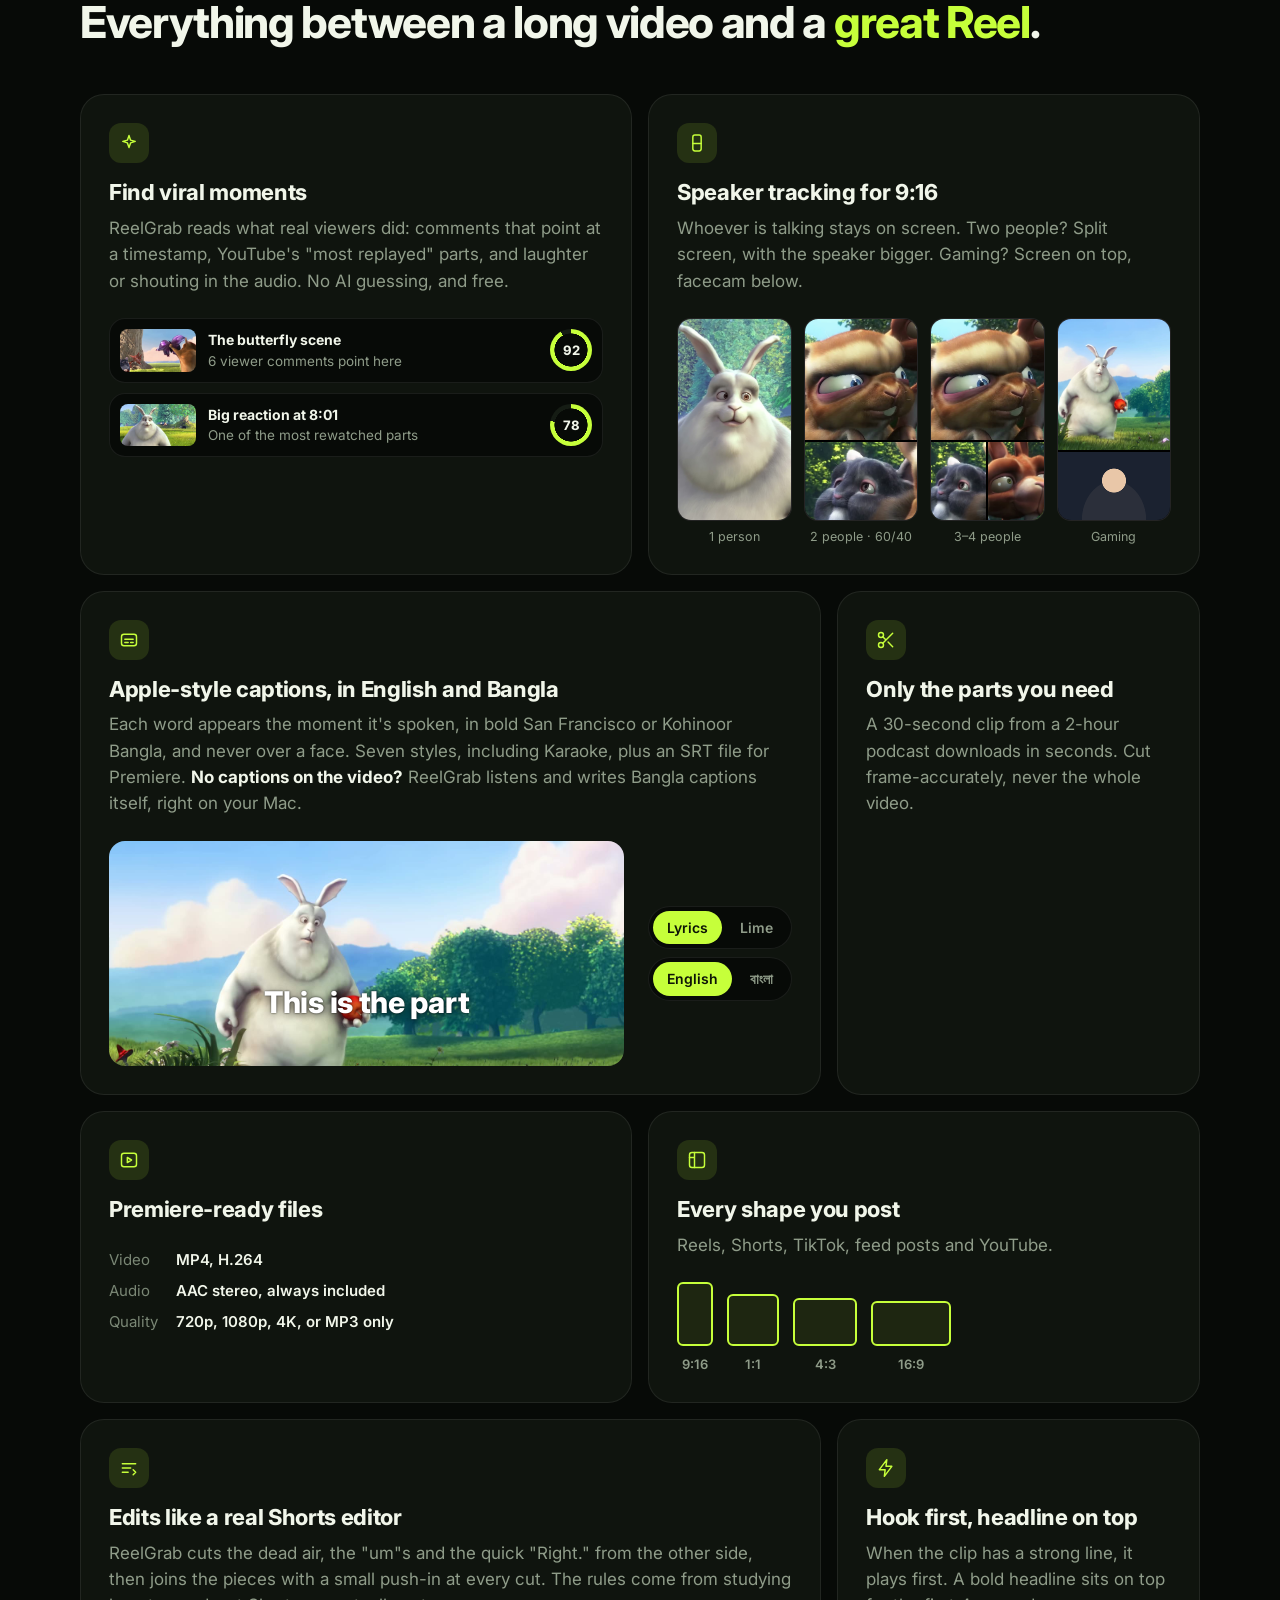
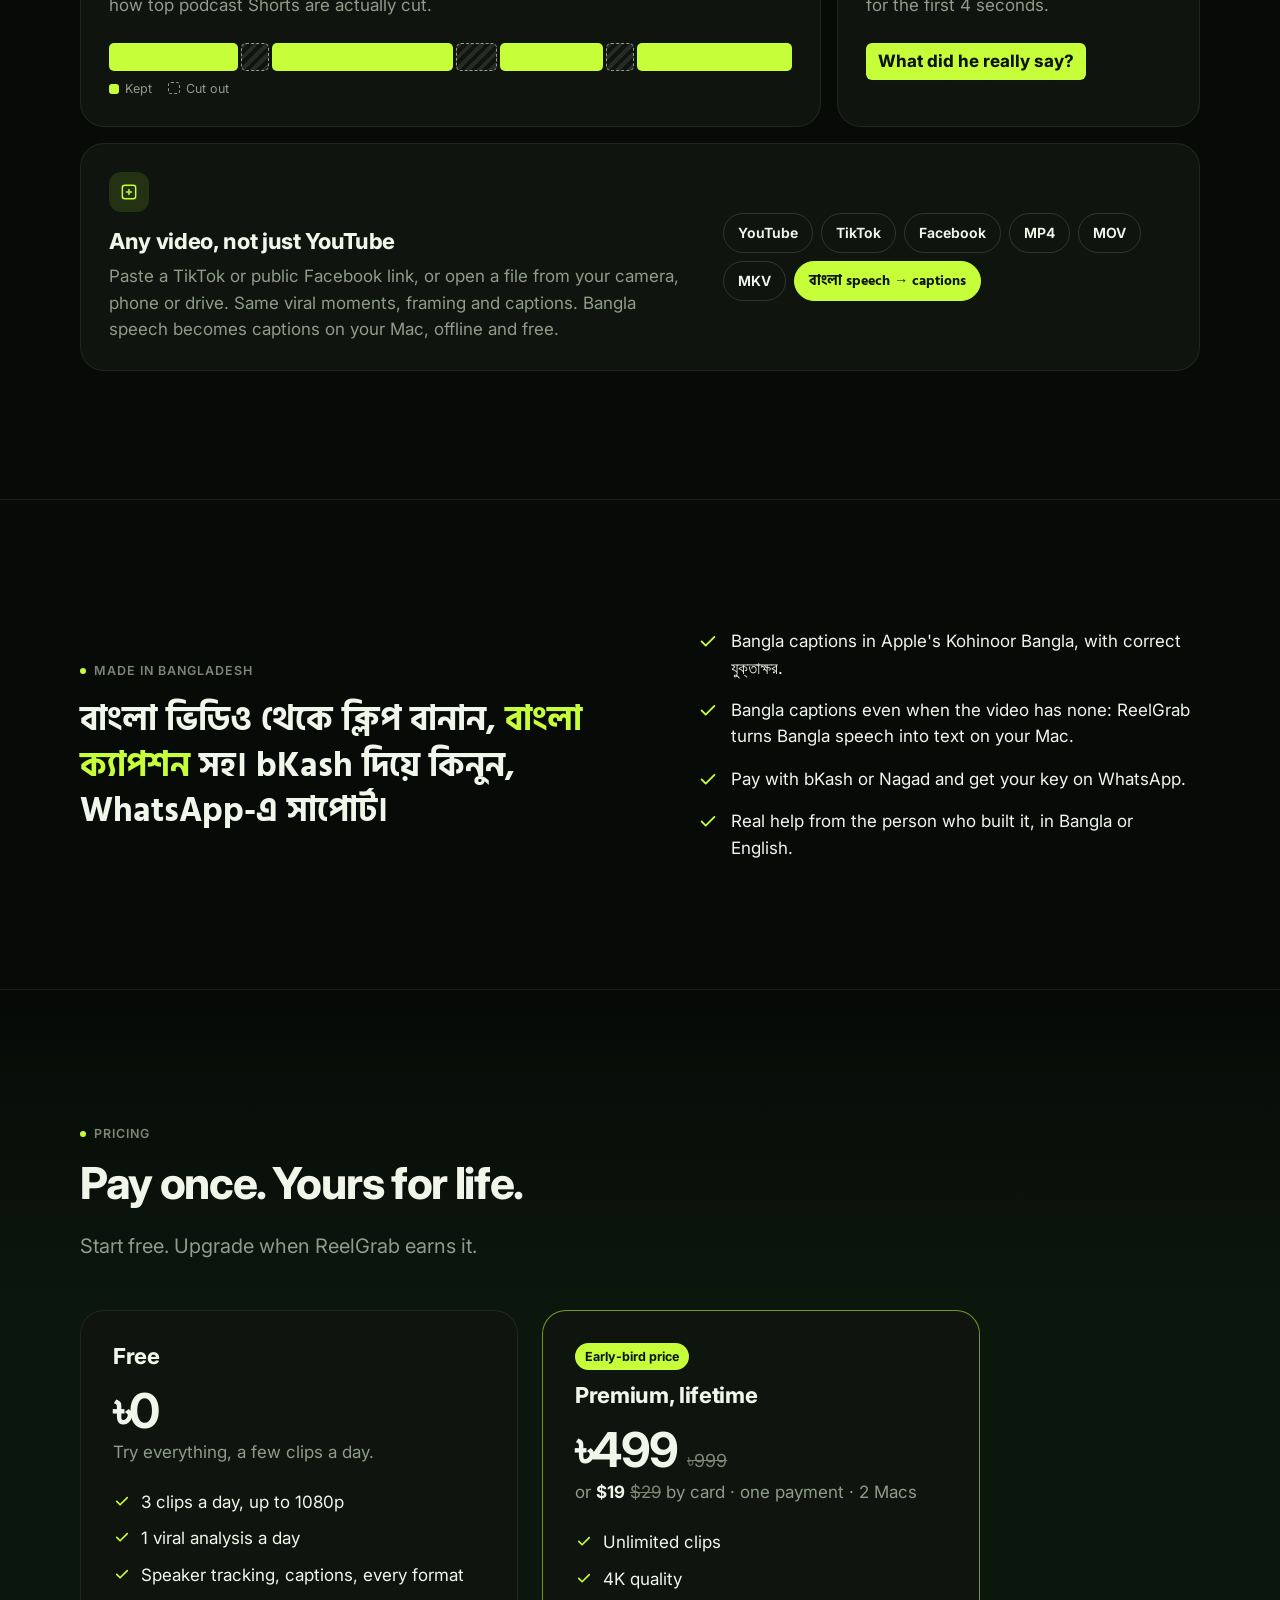
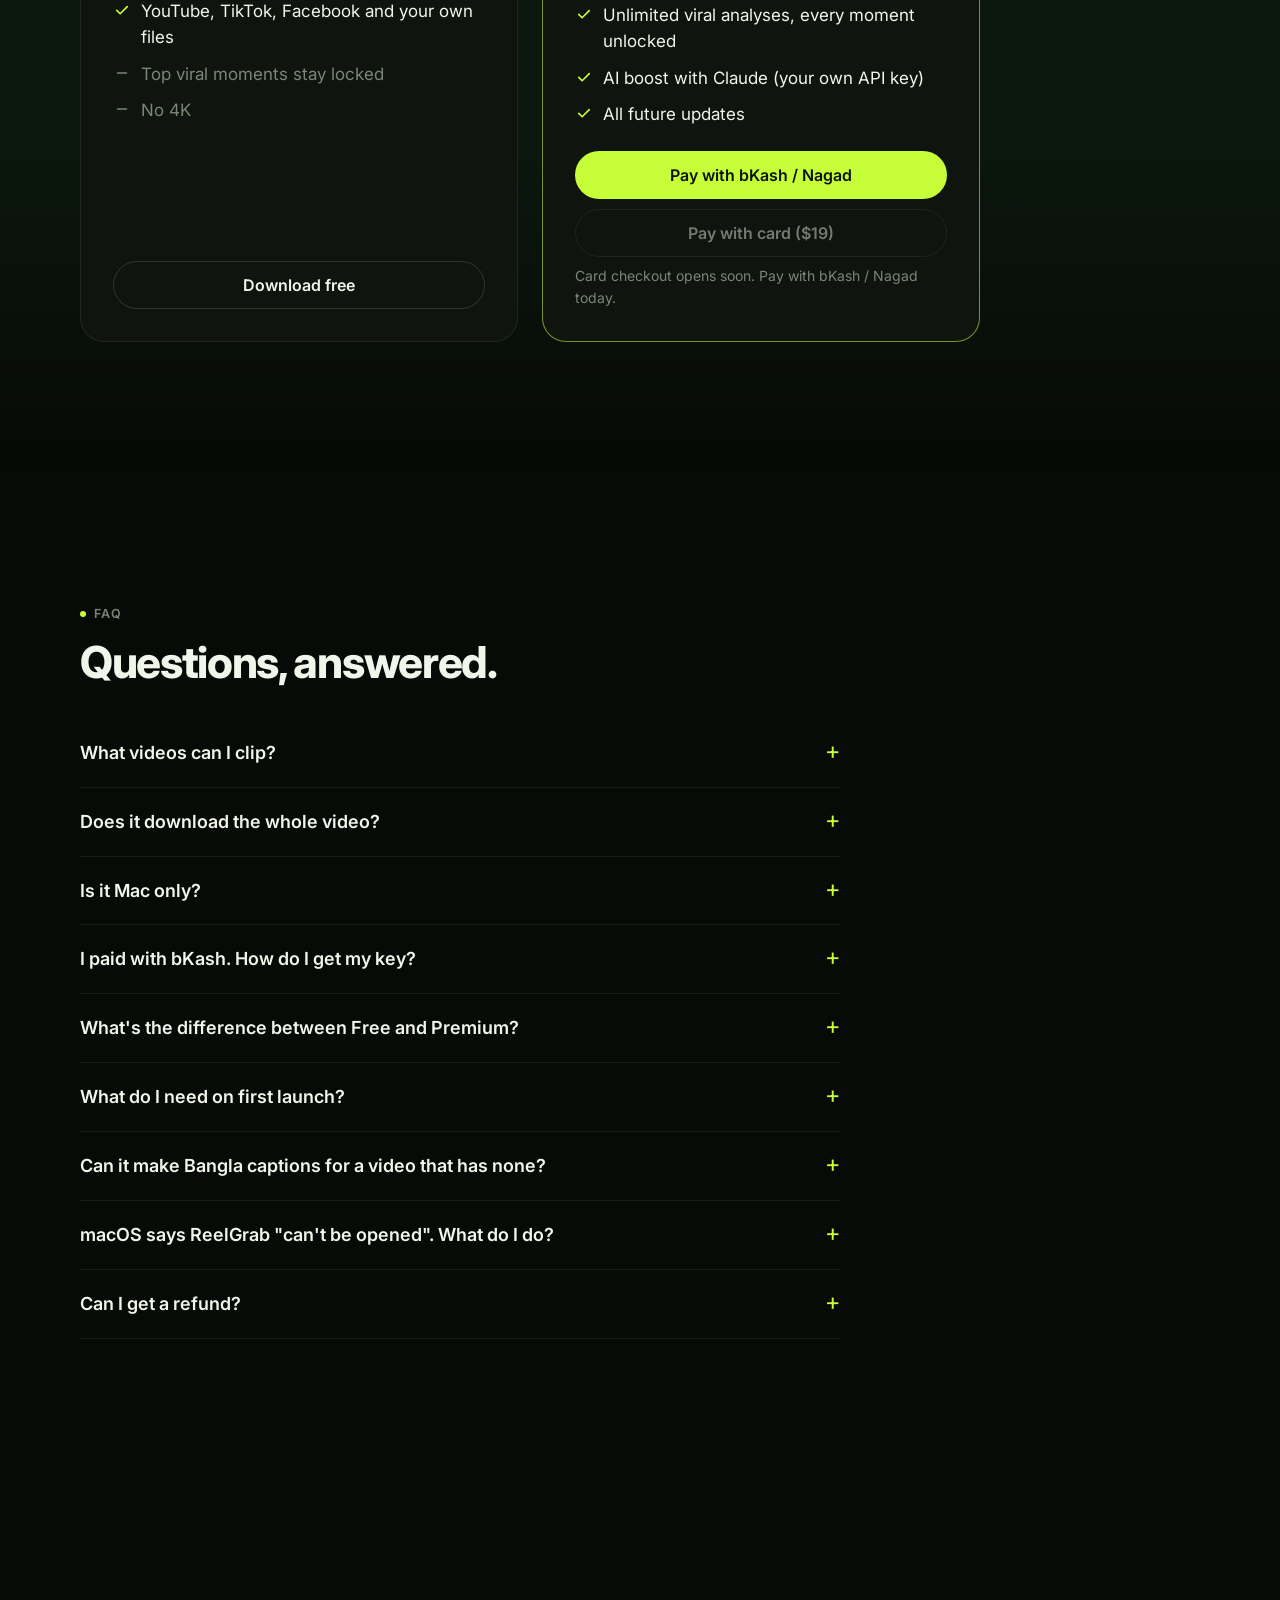
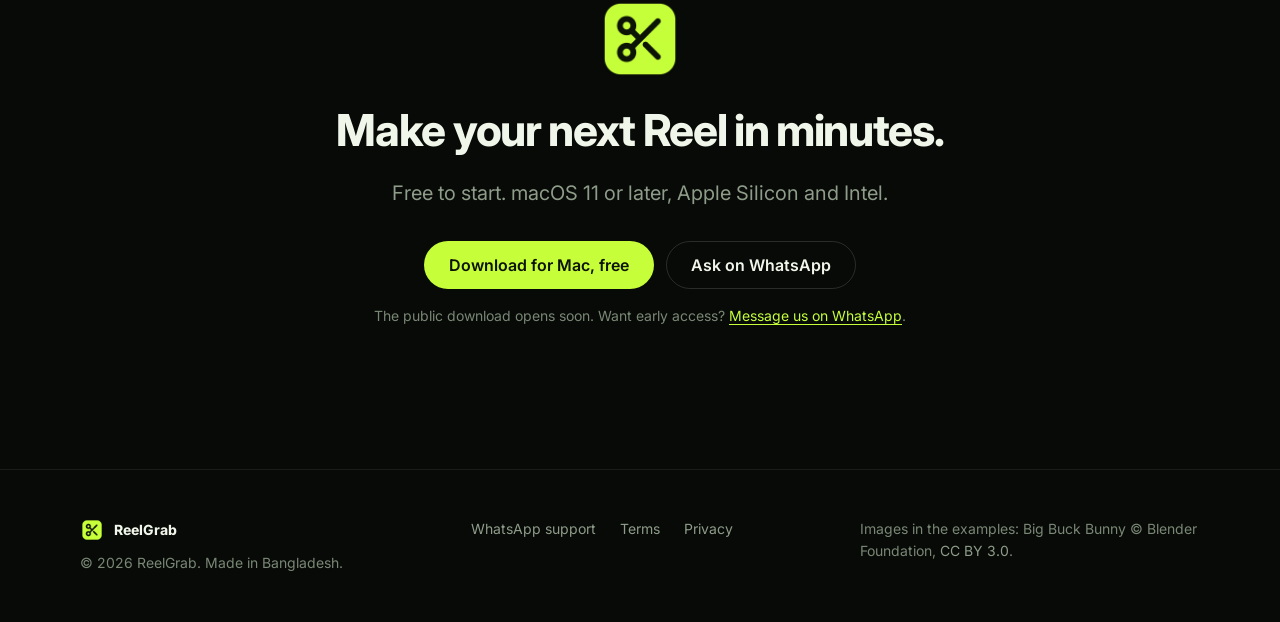
==== commit 2cb9de37: "FAQ: fix for 'damaged' message" ====
--- a/index.html
+++ b/index.html
@@ -495,7 +495,7 @@
         <details><summary>What's the difference between Free and Premium?</summary><p>Free gives you 3 clips and 1 viral analysis a day at up to 1080p, with the very best viral moments locked. Premium removes every limit, adds 4K, and is a one-time payment for 2 Macs.</p></details>
         <details><summary>What do I need on first launch?</summary><p>An internet connection. ReelGrab downloads its video tools once (about 330 MB, a couple of minutes), then it's ready.</p></details>
         <details><summary>Can it make Bangla captions for a video that has none?</summary><p>Yes. ReelGrab listens to the Bangla speech and writes the captions on your Mac. The speech model is a one-time 539 MB download (one click in the app). After that it works offline, and a 1-minute clip takes about 15 seconds.</p></details>
-        <details><summary>macOS says ReelGrab "can't be opened". What do I do?</summary><p>Click Done, open System Settings, then Privacy &amp; Security, scroll down and click Open Anyway next to ReelGrab. You only do this once. The same steps are in the "First time - open me" file inside the download.</p></details>
+        <details><summary>macOS says ReelGrab "can't be opened". What do I do?</summary><p>Click Done, open System Settings, then Privacy &amp; Security, scroll down and click Open Anyway next to ReelGrab. You only do this once. If it still says "damaged", open the Terminal app, paste <code>xattr -cr /Applications/ReelGrab.app</code>, press Enter and open ReelGrab again. The same steps are in the "First time - open me" file inside the download.</p></details>
         <details><summary>Can I get a refund?</summary><p>Yes. If ReelGrab doesn't work on your Mac, message us within 7 days of buying for a full refund.</p></details>
       </div>
     </div>
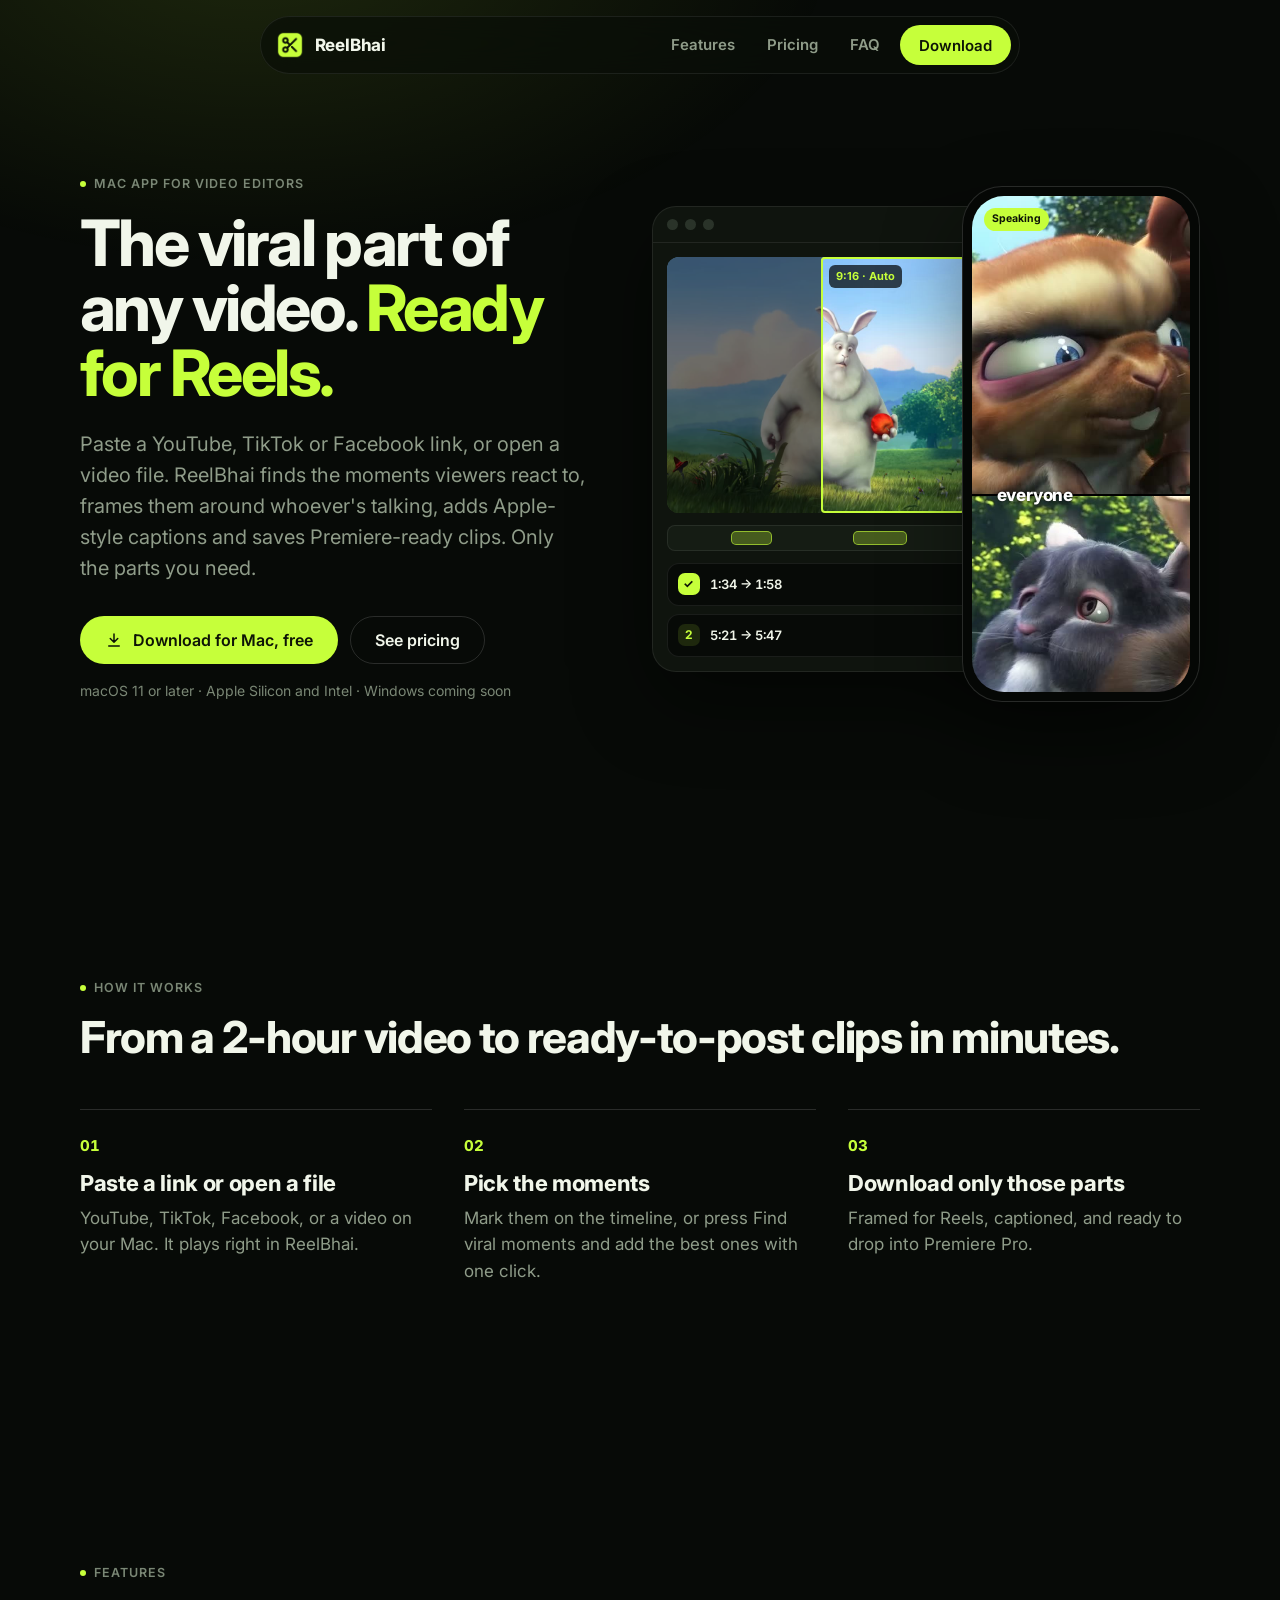
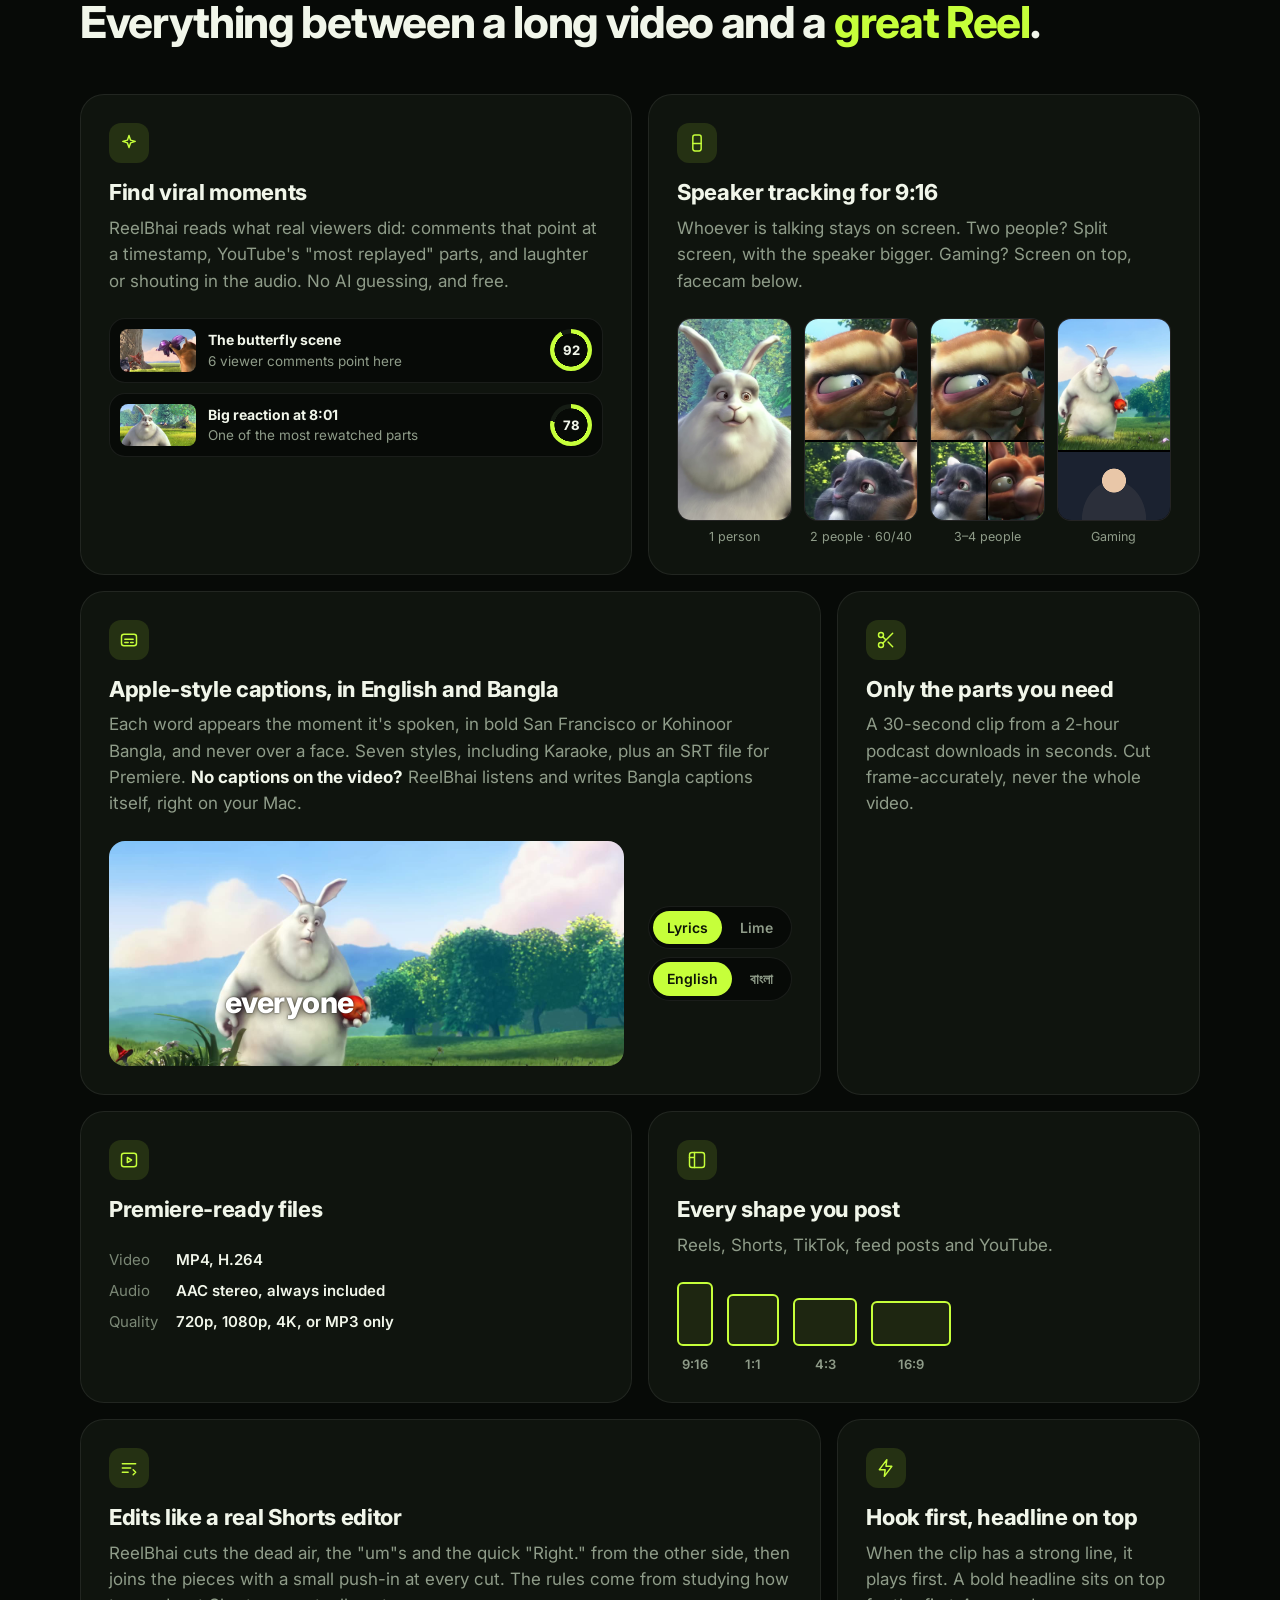
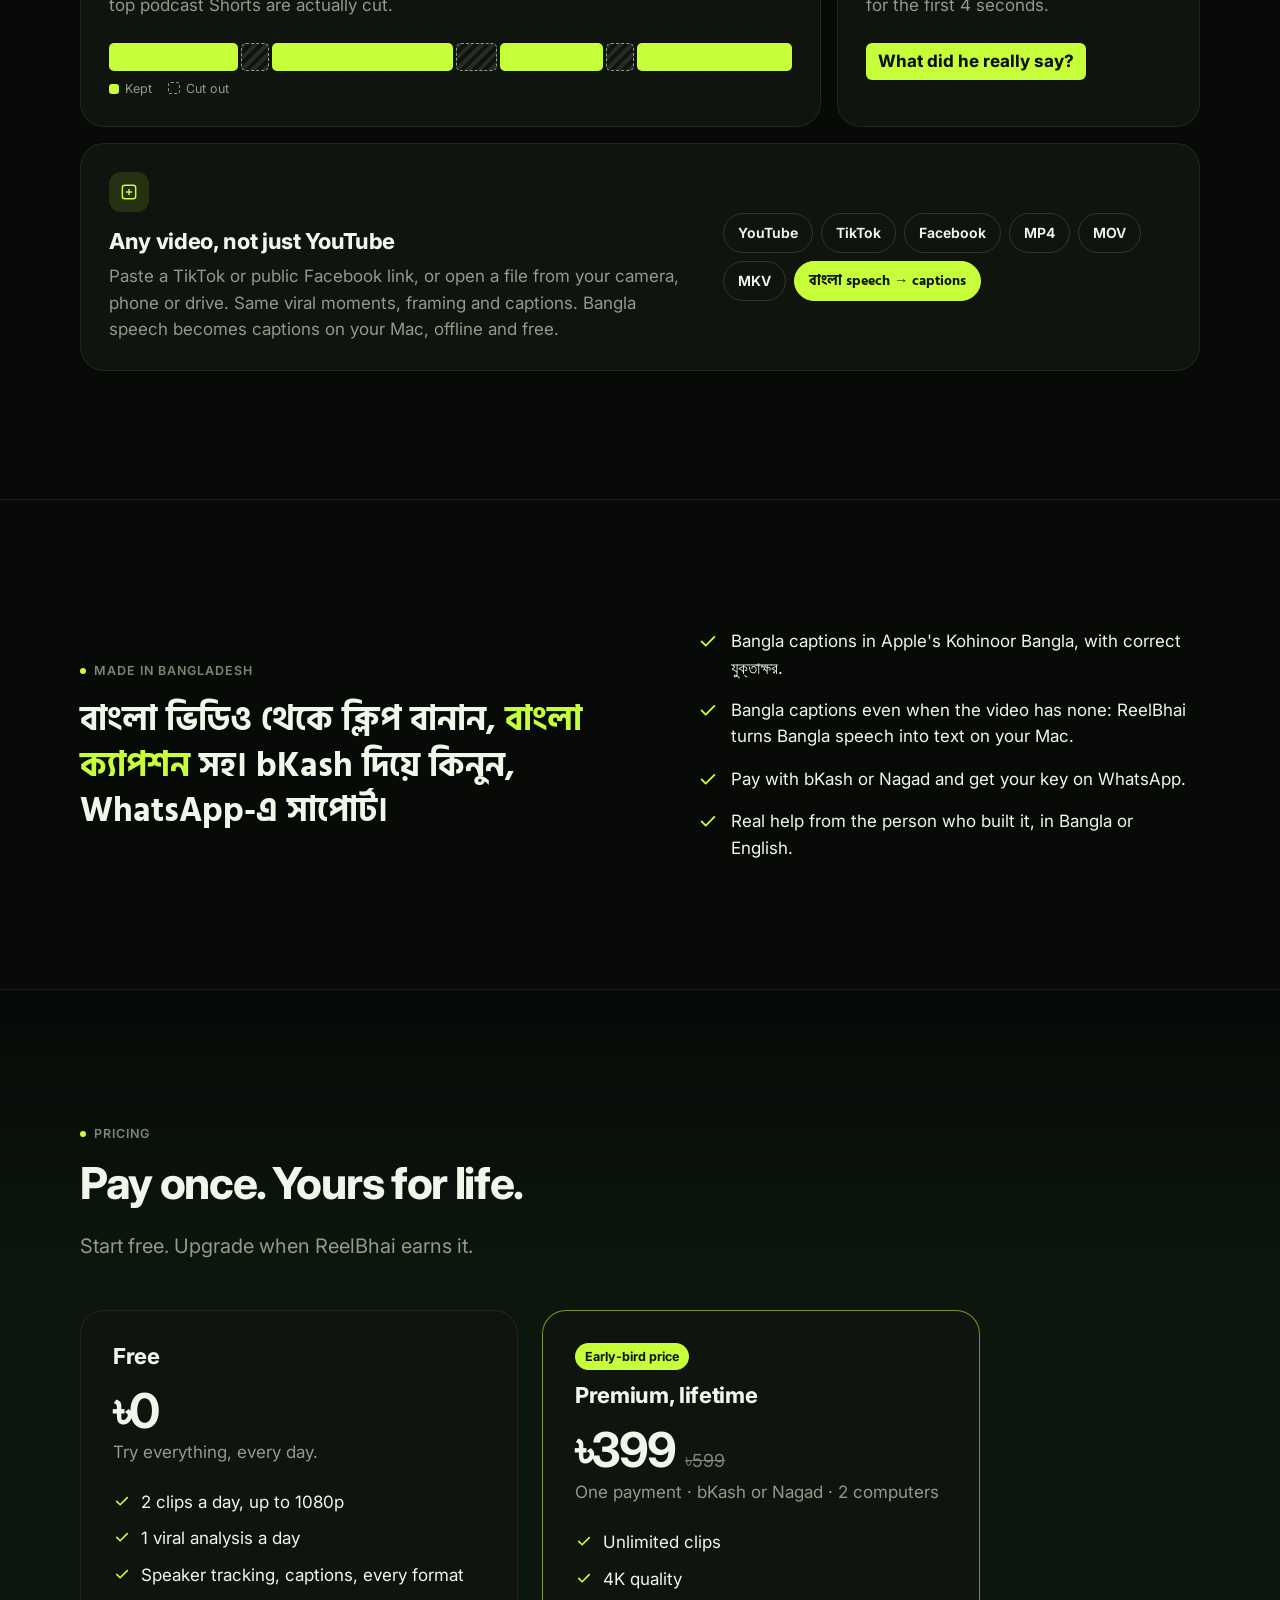
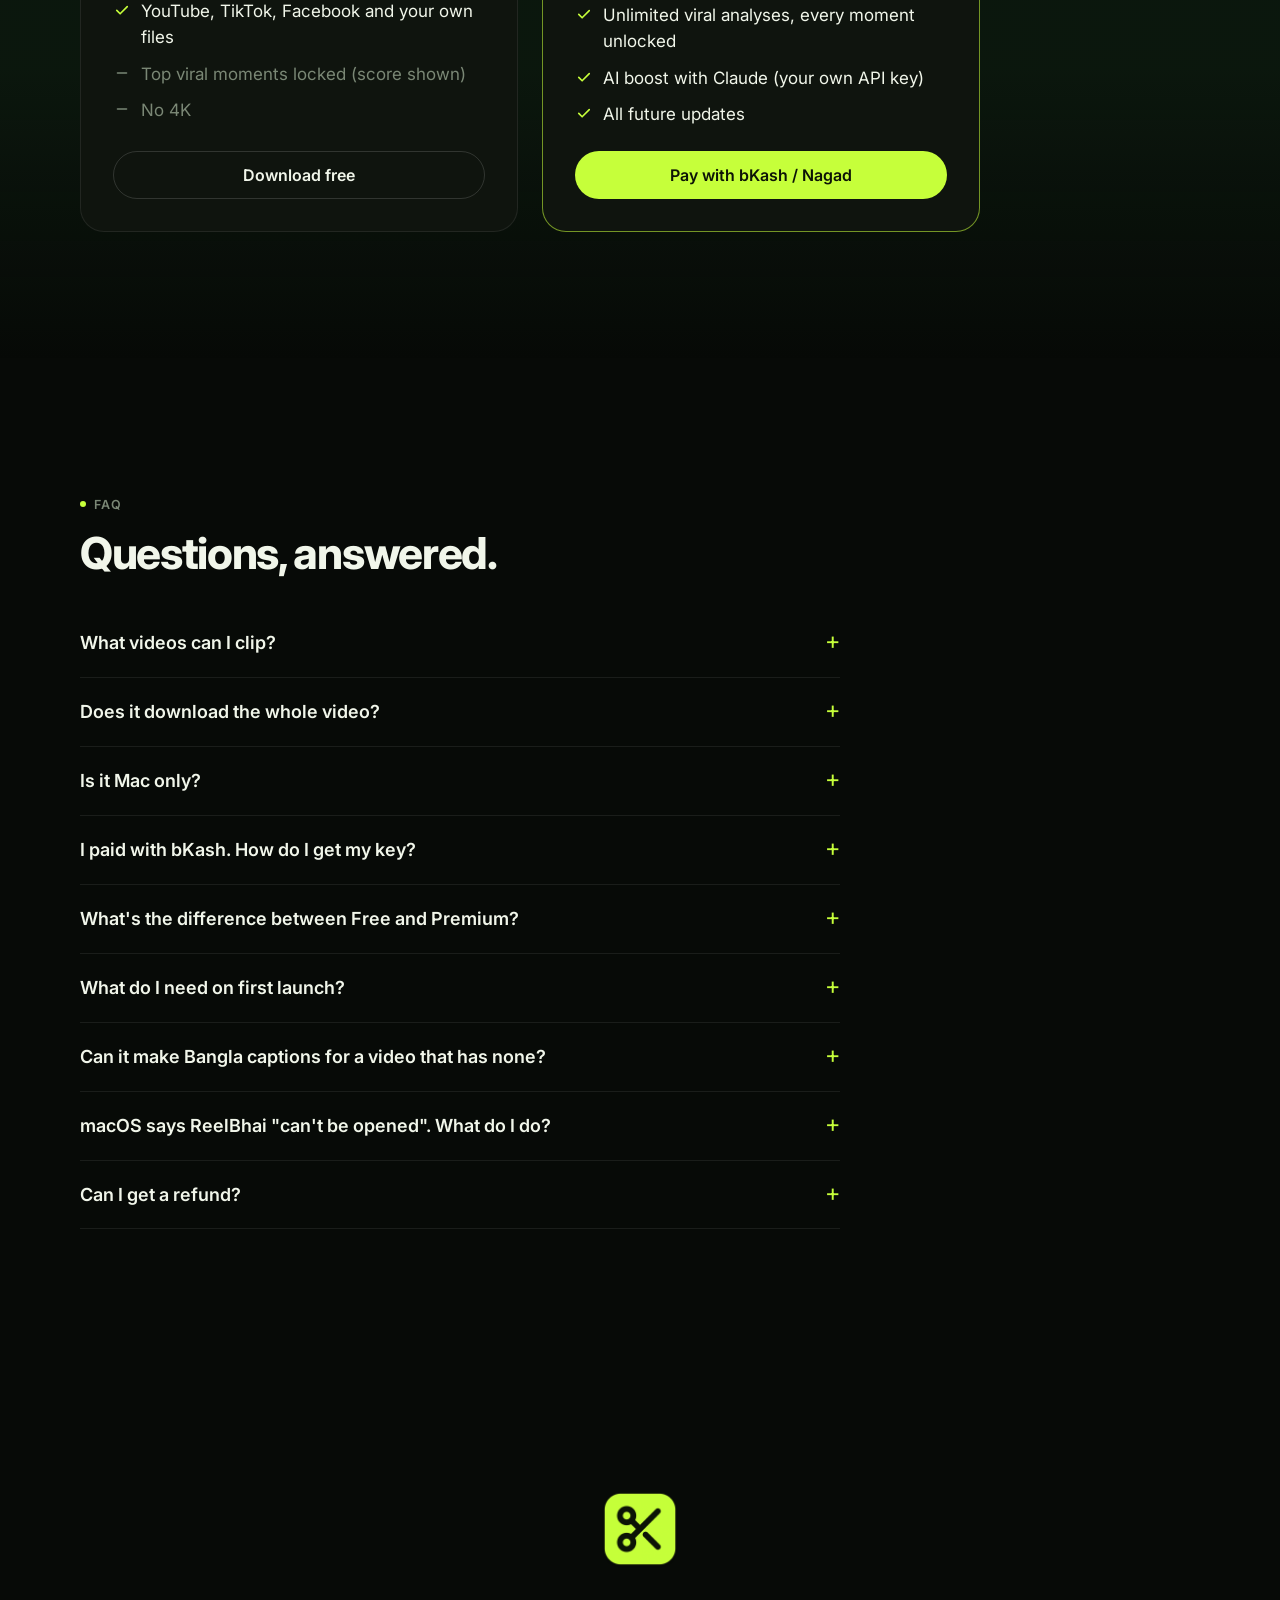
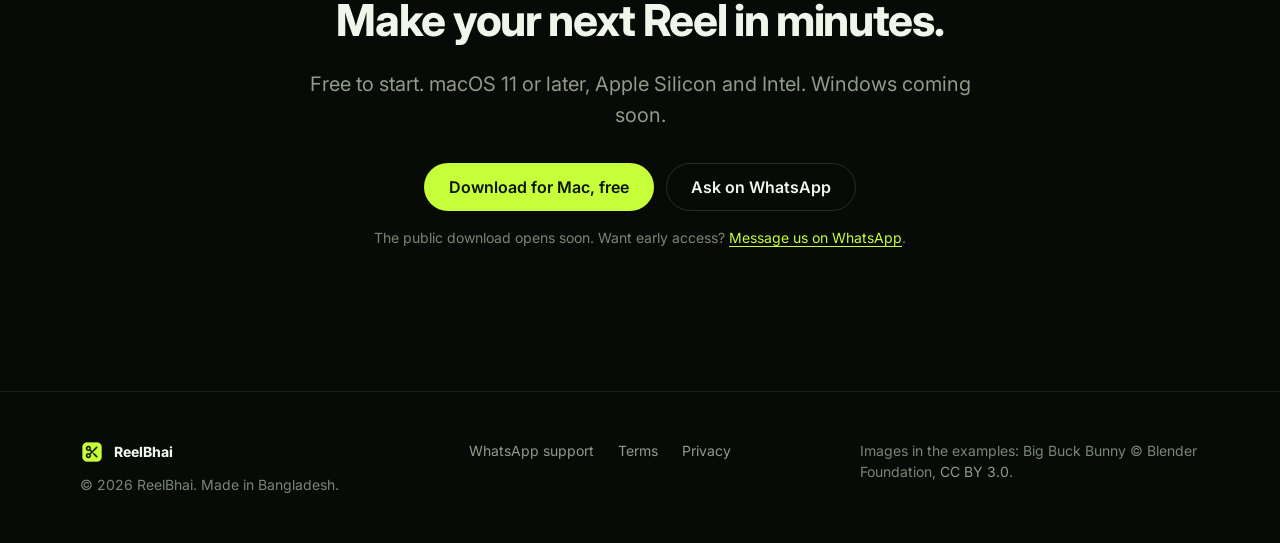
==== commit 529f55e3: "Site: rename to ReelBhai, ৳399 early-bird, 2 free clips/day, remove card/Gumroad Co-Authored-By: Cla" ====
--- a/index.html
+++ b/index.html
@@ -3,10 +3,10 @@
 <head>
 <meta charset="utf-8">
 <meta name="viewport" content="width=device-width, initial-scale=1">
-<title>ReelGrab: the viral part of any video, ready for Reels</title>
-<meta name="description" content="Paste a YouTube, TikTok or Facebook link, or open a video file. ReelGrab finds the moments viewers react to, frames them around whoever is talking, adds Apple-style captions in English and Bangla, and saves Premiere-ready clips. Mac app.">
+<title>ReelBhai: the viral part of any video, ready for Reels</title>
+<meta name="description" content="Paste a YouTube, TikTok or Facebook link, or open a video file. ReelBhai finds the moments viewers react to, frames them around whoever is talking, adds Apple-style captions in English and Bangla, and saves Premiere-ready clips. Mac app.">
 <meta name="theme-color" content="#070a07">
-<meta property="og:title" content="ReelGrab: the viral part of any video, ready for Reels">
+<meta property="og:title" content="ReelBhai: the viral part of any video, ready for Reels">
 <meta property="og:description" content="Find viral moments, auto-frame 9:16 around the speaker, add Apple-style captions. Mac app for video editors.">
 <meta property="og:image" content="assets/og.jpg">
 <link rel="icon" href="assets/favicon.png">
@@ -254,7 +254,7 @@
 <a class="skip" href="#main">Skip to content</a>
 
 <header class="nav" aria-label="Main">
-  <a class="brand" href="#top"><img src="assets/logo.png" alt="" width="30" height="30">ReelGrab</a>
+  <a class="brand" href="#top"><img src="assets/logo.png" alt="" width="30" height="30">ReelBhai</a>
   <a class="link" href="#features">Features</a>
   <a class="link" href="#pricing">Pricing</a>
   <a class="link" href="#faq">FAQ</a>
@@ -268,7 +268,7 @@
       <div>
         <p class="label">Mac app for video editors</p>
         <h1>The viral part of any video. <span class="lime">Ready for Reels.</span></h1>
-        <p class="lead">Paste a YouTube, TikTok or Facebook link, or open a video file. ReelGrab finds the moments viewers react to, frames them around whoever's talking, adds Apple-style captions and saves Premiere-ready clips. Only the parts you need.</p>
+        <p class="lead">Paste a YouTube, TikTok or Facebook link, or open a video file. ReelBhai finds the moments viewers react to, frames them around whoever's talking, adds Apple-style captions and saves Premiere-ready clips. Only the parts you need.</p>
         <div class="hero-ctas">
           <a class="btn btn-primary" href="#download" data-link="dmg">
             <svg viewBox="0 0 24 24" fill="none" stroke="currentColor" stroke-width="2" stroke-linecap="round" stroke-linejoin="round" aria-hidden="true"><path d="M12 4v11M7 10l5 5 5-5M5 20h14"/></svg>
@@ -276,10 +276,10 @@
           </a>
           <a class="btn btn-secondary" href="#pricing">See pricing</a>
         </div>
-        <p class="fine">macOS 11 or later · Apple Silicon and Intel · No card needed</p>
-      </div>
-
-      <div class="stage" aria-label="ReelGrab app showing a clip list next to a phone playing a split-screen Reel with captions">
+        <p class="fine">macOS 11 or later · Apple Silicon and Intel · Windows coming soon</p>
+      </div>
+
+      <div class="stage" aria-label="ReelBhai app showing a clip list next to a phone playing a split-screen Reel with captions">
         <div class="window" aria-hidden="true">
           <div class="window-bar"><i></i><i></i><i></i></div>
           <div class="window-body">
@@ -308,7 +308,7 @@
       <p class="label">How it works</p>
       <h2 id="how-h">From a 2-hour video to ready-to-post clips in minutes.</h2>
       <ol class="steps" style="list-style:none;padding:0">
-        <li class="step"><h3>Paste a link or open a file</h3><p>YouTube, TikTok, Facebook, or a video on your Mac. It plays right in ReelGrab.</p></li>
+        <li class="step"><h3>Paste a link or open a file</h3><p>YouTube, TikTok, Facebook, or a video on your Mac. It plays right in ReelBhai.</p></li>
         <li class="step"><h3>Pick the moments</h3><p>Mark them on the timeline, or press Find viral moments and add the best ones with one click.</p></li>
         <li class="step"><h3>Download only those parts</h3><p>Framed for Reels, captioned, and ready to drop into Premiere Pro.</p></li>
       </ol>
@@ -325,7 +325,7 @@
         <article class="card c-viral">
           <div class="icon"><svg viewBox="0 0 24 24" fill="none" stroke="currentColor" stroke-width="1.75" stroke-linecap="round" stroke-linejoin="round" aria-hidden="true"><path d="M12 3l1.9 5.6L19.5 10l-5.6 1.9L12 17.5l-1.9-5.6L4.5 10l5.6-1.4z"/></svg></div>
           <h3>Find viral moments</h3>
-          <p>ReelGrab reads what real viewers did: comments that point at a timestamp, YouTube's "most replayed" parts, and laughter or shouting in the audio. No AI guessing, and free.</p>
+          <p>ReelBhai reads what real viewers did: comments that point at a timestamp, YouTube's "most replayed" parts, and laughter or shouting in the audio. No AI guessing, and free.</p>
           <div class="vlist" aria-hidden="true">
             <div class="vcard"><img src="assets/thumb-butterfly.jpg" alt=""><div class="meta"><b>The butterfly scene</b><span>6 viewer comments point here</span></div><div class="ring" style="--v:92">92</div></div>
             <div class="vcard"><img src="assets/thumb-bunny.jpg" alt=""><div class="meta"><b>Big reaction at 8:01</b><span>One of the most rewatched parts</span></div><div class="ring" style="--v:78">78</div></div>
@@ -347,7 +347,7 @@
         <article class="card c-captions">
           <div class="icon"><svg viewBox="0 0 24 24" fill="none" stroke="currentColor" stroke-width="1.75" stroke-linecap="round" stroke-linejoin="round" aria-hidden="true"><rect x="3" y="5" width="18" height="14" rx="3"/><path d="M7 15h4M14 15h3M7 11h10"/></svg></div>
           <h3>Apple-style captions, in English and Bangla</h3>
-          <p>Each word appears the moment it's spoken, in bold San Francisco or Kohinoor Bangla, and never over a face. Seven styles, including Karaoke, plus an SRT file for Premiere. <strong style="color:var(--text)">No captions on the video?</strong> ReelGrab listens and writes Bangla captions itself, right on your Mac.</p>
+          <p>Each word appears the moment it's spoken, in bold San Francisco or Kohinoor Bangla, and never over a face. Seven styles, including Karaoke, plus an SRT file for Premiere. <strong style="color:var(--text)">No captions on the video?</strong> ReelBhai listens and writes Bangla captions itself, right on your Mac.</p>
           <div class="capdemo">
             <div class="capscreen" aria-hidden="true"><div class="cap" id="demoCap"></div></div>
             <div class="toggles">
@@ -394,7 +394,7 @@
         <article class="card c-editor">
           <div class="icon"><svg viewBox="0 0 24 24" fill="none" stroke="currentColor" stroke-width="1.75" stroke-linecap="round" stroke-linejoin="round" aria-hidden="true"><path d="M4 7h16M4 12h10M4 17h7"/><path d="M17 14l3 3-3 3"/></svg></div>
           <h3>Edits like a real Shorts editor</h3>
-          <p>ReelGrab cuts the dead air, the "um"s and the quick "Right." from the other side, then joins the pieces with a small push-in at every cut. The rules come from studying how top podcast Shorts are actually cut.</p>
+          <p>ReelBhai cuts the dead air, the "um"s and the quick "Right." from the other side, then joins the pieces with a small push-in at every cut. The rules come from studying how top podcast Shorts are actually cut.</p>
           <div class="strip" aria-hidden="true"><i style="flex:5"></i><i class="cut" style="flex:1"></i><i style="flex:7"></i><i class="cut" style="flex:1.5"></i><i style="flex:4"></i><i class="cut" style="flex:1"></i><i style="flex:6"></i></div>
           <div class="strip-cap" aria-hidden="true"><span>Kept</span><span class="c">Cut out</span></div>
         </article>
@@ -430,7 +430,7 @@
       </div>
       <ul class="ticks">
         <li><svg viewBox="0 0 24 24" fill="none" stroke="currentColor" stroke-width="2" stroke-linecap="round" stroke-linejoin="round" aria-hidden="true"><path d="M5 12.5l4.5 4.5L19 7.5"/></svg><span>Bangla captions in Apple's Kohinoor Bangla, with correct যুক্তাক্ষর.</span></li>
-        <li><svg viewBox="0 0 24 24" fill="none" stroke="currentColor" stroke-width="2" stroke-linecap="round" stroke-linejoin="round" aria-hidden="true"><path d="M5 12.5l4.5 4.5L19 7.5"/></svg><span>Bangla captions even when the video has none: ReelGrab turns Bangla speech into text on your Mac.</span></li>
+        <li><svg viewBox="0 0 24 24" fill="none" stroke="currentColor" stroke-width="2" stroke-linecap="round" stroke-linejoin="round" aria-hidden="true"><path d="M5 12.5l4.5 4.5L19 7.5"/></svg><span>Bangla captions even when the video has none: ReelBhai turns Bangla speech into text on your Mac.</span></li>
         <li><svg viewBox="0 0 24 24" fill="none" stroke="currentColor" stroke-width="2" stroke-linecap="round" stroke-linejoin="round" aria-hidden="true"><path d="M5 12.5l4.5 4.5L19 7.5"/></svg><span>Pay with bKash or Nagad and get your key on WhatsApp.</span></li>
         <li><svg viewBox="0 0 24 24" fill="none" stroke="currentColor" stroke-width="2" stroke-linecap="round" stroke-linejoin="round" aria-hidden="true"><path d="M5 12.5l4.5 4.5L19 7.5"/></svg><span>Real help from the person who built it, in Bangla or English.</span></li>
       </ul>
@@ -444,18 +444,18 @@
     <div class="wrap">
       <p class="label">Pricing</p>
       <h2 id="price-h">Pay once. Yours for life.</h2>
-      <p class="lead">Start free. Upgrade when ReelGrab earns it.</p>
+      <p class="lead">Start free. Upgrade when ReelBhai earns it.</p>
       <div class="plans">
         <div class="plan">
           <h3>Free</h3>
           <div class="price"><b>৳0</b></div>
-          <p class="muted" style="margin:0">Try everything, a few clips a day.</p>
+          <p class="muted" style="margin:0">Try everything, every day.</p>
           <ul>
-            <li><svg viewBox="0 0 24 24" fill="none" stroke="currentColor" stroke-width="2.2" stroke-linecap="round" stroke-linejoin="round" aria-hidden="true"><path d="M5 12.5l4.5 4.5L19 7.5"/></svg>3 clips a day, up to 1080p</li>
+            <li><svg viewBox="0 0 24 24" fill="none" stroke="currentColor" stroke-width="2.2" stroke-linecap="round" stroke-linejoin="round" aria-hidden="true"><path d="M5 12.5l4.5 4.5L19 7.5"/></svg>2 clips a day, up to 1080p</li>
             <li><svg viewBox="0 0 24 24" fill="none" stroke="currentColor" stroke-width="2.2" stroke-linecap="round" stroke-linejoin="round" aria-hidden="true"><path d="M5 12.5l4.5 4.5L19 7.5"/></svg>1 viral analysis a day</li>
             <li><svg viewBox="0 0 24 24" fill="none" stroke="currentColor" stroke-width="2.2" stroke-linecap="round" stroke-linejoin="round" aria-hidden="true"><path d="M5 12.5l4.5 4.5L19 7.5"/></svg>Speaker tracking, captions, every format</li>
             <li><svg viewBox="0 0 24 24" fill="none" stroke="currentColor" stroke-width="2.2" stroke-linecap="round" stroke-linejoin="round" aria-hidden="true"><path d="M5 12.5l4.5 4.5L19 7.5"/></svg>YouTube, TikTok, Facebook and your own files</li>
-            <li class="off"><svg viewBox="0 0 24 24" fill="none" stroke="currentColor" stroke-width="2.2" stroke-linecap="round" aria-hidden="true"><path d="M6 12h12"/></svg>Top viral moments stay locked</li>
+            <li class="off"><svg viewBox="0 0 24 24" fill="none" stroke="currentColor" stroke-width="2.2" stroke-linecap="round" aria-hidden="true"><path d="M6 12h12"/></svg>Top viral moments locked (score shown)</li>
             <li class="off"><svg viewBox="0 0 24 24" fill="none" stroke="currentColor" stroke-width="2.2" stroke-linecap="round" aria-hidden="true"><path d="M6 12h12"/></svg>No 4K</li>
           </ul>
           <div class="buy"><a class="btn btn-secondary" href="#download" data-link="dmg">Download free</a></div>
@@ -463,8 +463,8 @@
         <div class="plan pro">
           <span class="badge">Early-bird price</span>
           <h3 style="margin-top:12px">Premium, lifetime</h3>
-          <div class="price"><b>৳499</b><s>৳999</s></div>
-          <p class="muted" style="margin:0">or <strong style="color:var(--text)">$19</strong> <s style="color:var(--dim)">$29</s> by card · one payment · 2 Macs</p>
+          <div class="price"><b>৳399</b><s>৳599</s></div>
+          <p class="muted" style="margin:0">One payment · bKash or Nagad · 2 computers</p>
           <ul>
             <li><svg viewBox="0 0 24 24" fill="none" stroke="currentColor" stroke-width="2.2" stroke-linecap="round" stroke-linejoin="round" aria-hidden="true"><path d="M5 12.5l4.5 4.5L19 7.5"/></svg>Unlimited clips</li>
             <li><svg viewBox="0 0 24 24" fill="none" stroke="currentColor" stroke-width="2.2" stroke-linecap="round" stroke-linejoin="round" aria-hidden="true"><path d="M5 12.5l4.5 4.5L19 7.5"/></svg>4K quality</li>
@@ -474,9 +474,7 @@
           </ul>
           <div class="buy">
             <a class="btn btn-primary" data-link="bkash" href="#" target="_blank" rel="noopener">Pay with bKash / Nagad</a>
-            <a class="btn btn-secondary" data-link="card" href="#" target="_blank" rel="noopener">Pay with card ($19)</a>
-          </div>
-          <p class="note" id="cardNote"></p>
+          </div>
         </div>
       </div>
     </div>
@@ -488,15 +486,15 @@
       <p class="label">FAQ</p>
       <h2 id="faq-h">Questions, answered.</h2>
       <div class="faq">
-        <details><summary>What videos can I clip?</summary><p>YouTube, TikTok and public Facebook links, and video files on your Mac (MP4, MOV, MKV and more). Use videos you have the right to use: your own channel, your clients' videos, Creative Commons videos, or videos you have permission to repost. ReelGrab doesn't remove DRM or bypass paywalls.</p></details>
+        <details><summary>What videos can I clip?</summary><p>YouTube, TikTok and public Facebook links, and video files on your Mac (MP4, MOV, MKV and more). Use videos you have the right to use: your own channel, your clients' videos, Creative Commons videos, or videos you have permission to repost. ReelBhai doesn't remove DRM or bypass paywalls.</p></details>
         <details><summary>Does it download the whole video?</summary><p>No. Only the parts you mark are downloaded, cut frame-accurately. A 30-second clip from a 2-hour podcast takes seconds.</p></details>
         <details><summary>Is it Mac only?</summary><p>Yes, for now: macOS 11 or later, on Apple Silicon (M1 to M4) and Intel Macs. A Windows version is planned.</p></details>
-        <details><summary>I paid with bKash. How do I get my key?</summary><p>Send the transaction ID on WhatsApp. You'll get your license key there. Paste it into ReelGrab (Upgrade, then Activate) and Premium turns on.</p></details>
-        <details><summary>What's the difference between Free and Premium?</summary><p>Free gives you 3 clips and 1 viral analysis a day at up to 1080p, with the very best viral moments locked. Premium removes every limit, adds 4K, and is a one-time payment for 2 Macs.</p></details>
-        <details><summary>What do I need on first launch?</summary><p>An internet connection. ReelGrab downloads its video tools once (about 330 MB, a couple of minutes), then it's ready.</p></details>
-        <details><summary>Can it make Bangla captions for a video that has none?</summary><p>Yes. ReelGrab listens to the Bangla speech and writes the captions on your Mac. The speech model is a one-time 539 MB download (one click in the app). After that it works offline, and a 1-minute clip takes about 15 seconds.</p></details>
-        <details><summary>macOS says ReelGrab "can't be opened". What do I do?</summary><p>Click Done, open System Settings, then Privacy &amp; Security, scroll down and click Open Anyway next to ReelGrab. You only do this once. If it still says "damaged", open the Terminal app, paste <code>xattr -cr /Applications/ReelGrab.app</code>, press Enter and open ReelGrab again. The same steps are in the "First time - open me" file inside the download.</p></details>
-        <details><summary>Can I get a refund?</summary><p>Yes. If ReelGrab doesn't work on your Mac, message us within 7 days of buying for a full refund.</p></details>
+        <details><summary>I paid with bKash. How do I get my key?</summary><p>Send the transaction ID on WhatsApp. You'll get your license key there. Paste it into ReelBhai (Upgrade, then Activate) and Premium turns on.</p></details>
+        <details><summary>What's the difference between Free and Premium?</summary><p>Free gives you 2 clips and 1 viral analysis a day, every day, at up to 1080p, with the top viral moments locked (you still see their score). Premium (৳399 early-bird) removes every limit, unlocks every moment, adds 4K, and is a one-time payment for 2 computers.</p></details>
+        <details><summary>What do I need on first launch?</summary><p>An internet connection. ReelBhai downloads its video tools once (about 330 MB, a couple of minutes), then it's ready.</p></details>
+        <details><summary>Can it make Bangla captions for a video that has none?</summary><p>Yes. ReelBhai listens to the Bangla speech and writes the captions on your Mac. The speech model is a one-time 539 MB download (one click in the app). After that it works offline, and a 1-minute clip takes about 15 seconds.</p></details>
+        <details><summary>macOS says ReelBhai "can't be opened". What do I do?</summary><p>Click Done, open System Settings, then Privacy &amp; Security, scroll down and click Open Anyway next to ReelBhai. You only do this once. If it still says "damaged", open the Terminal app, paste <code>xattr -cr /Applications/ReelBhai.app</code>, press Enter and open ReelBhai again. The same steps are in the "First time - open me" file inside the download.</p></details>
+        <details><summary>Can I get a refund?</summary><p>Yes. If ReelBhai doesn't work on your Mac, message us within 7 days of buying for a full refund.</p></details>
       </div>
     </div>
   </section>
@@ -506,7 +504,7 @@
     <div class="wrap">
       <img src="assets/logo-360.png" alt="" width="88" height="88">
       <h2 id="dl-h">Make your next Reel in minutes.</h2>
-      <p class="lead" style="margin-inline:auto">Free to start. macOS 11 or later, Apple Silicon and Intel.</p>
+      <p class="lead" style="margin-inline:auto">Free to start. macOS 11 or later, Apple Silicon and Intel. Windows coming soon.</p>
       <div class="hero-ctas">
         <a class="btn btn-primary" href="#download" data-link="dmg">Download for Mac, free</a>
         <a class="btn btn-secondary" href="#" data-link="whatsapp" target="_blank" rel="noopener">Ask on WhatsApp</a>
@@ -519,8 +517,8 @@
 <footer>
   <div class="wrap foot">
     <div>
-      <div style="display:flex;align-items:center;gap:10px;color:var(--text);font-weight:750"><img src="assets/logo.png" alt="" width="24" height="24">ReelGrab</div>
-      <p style="margin:10px 0 0">© 2026 ReelGrab. Made in Bangladesh.</p>
+      <div style="display:flex;align-items:center;gap:10px;color:var(--text);font-weight:750"><img src="assets/logo.png" alt="" width="24" height="24">ReelBhai</div>
+      <p style="margin:10px 0 0">© 2026 ReelBhai. Made in Bangladesh.</p>
     </div>
     <nav aria-label="Footer">
       <a href="#" data-link="whatsapp" target="_blank" rel="noopener">WhatsApp support</a>
@@ -537,29 +535,21 @@
   const GH = location.hostname.endsWith(".github.io")
     ? { user: location.hostname.split(".")[0], repo: location.pathname.split("/")[1] || location.hostname } : null;
   const LINKS = {
-    dmg: GH ? `https://github.com/${GH.user}/${GH.repo}/releases/latest/download/ReelGrab.dmg` : "",
-    card: "",           // Gumroad product link
+    dmg: GH ? `https://github.com/${GH.user}/${GH.repo}/releases/latest/download/ReelBhai.dmg` : "",
     whatsapp: "8801723042590",
   };
   // --------------------------------------------------------------------------------------
   const wa = (text) => `https://wa.me/${LINKS.whatsapp}?text=${encodeURIComponent(text)}`;
   document.querySelectorAll('[data-link="bkash"]').forEach((a) => {
-    a.href = wa("Hi! I want ReelGrab Premium (৳499). I'll pay with bKash / Nagad.");
+    a.href = wa("Hi! I want ReelBhai Premium (৳399). I'll pay with bKash / Nagad.");
   });
-  document.querySelectorAll('[data-link="whatsapp"]').forEach((a) => { a.href = wa("Hi! I have a question about ReelGrab."); });
-  document.querySelectorAll('[data-link="card"]').forEach((a) => {
-    if (LINKS.card) { a.href = LINKS.card; return; }
-    a.setAttribute("aria-disabled", "true");
-    a.removeAttribute("target");
-    a.addEventListener("click", (e) => e.preventDefault());
-    document.getElementById("cardNote").textContent = "Card checkout opens soon. Pay with bKash / Nagad today.";
-  });
+  document.querySelectorAll('[data-link="whatsapp"]').forEach((a) => { a.href = wa("Hi! I have a question about ReelBhai."); });
   document.querySelectorAll('[data-link="dmg"]').forEach((a) => {
     if (LINKS.dmg) { a.href = LINKS.dmg; a.setAttribute("download", ""); }
   });
   if (!LINKS.dmg) {
     document.getElementById("dlNote").innerHTML = 'The public download opens soon. Want early access? <a href="' +
-      wa("Hi! I'd like early access to ReelGrab.") + '" target="_blank" rel="noopener">Message us on WhatsApp</a>.';
+      wa("Hi! I'd like early access to ReelBhai.") + '" target="_blank" rel="noopener">Message us on WhatsApp</a>.';
   }
 
   // ---- caption animation: words appear as they're "spoken" -----------------------------
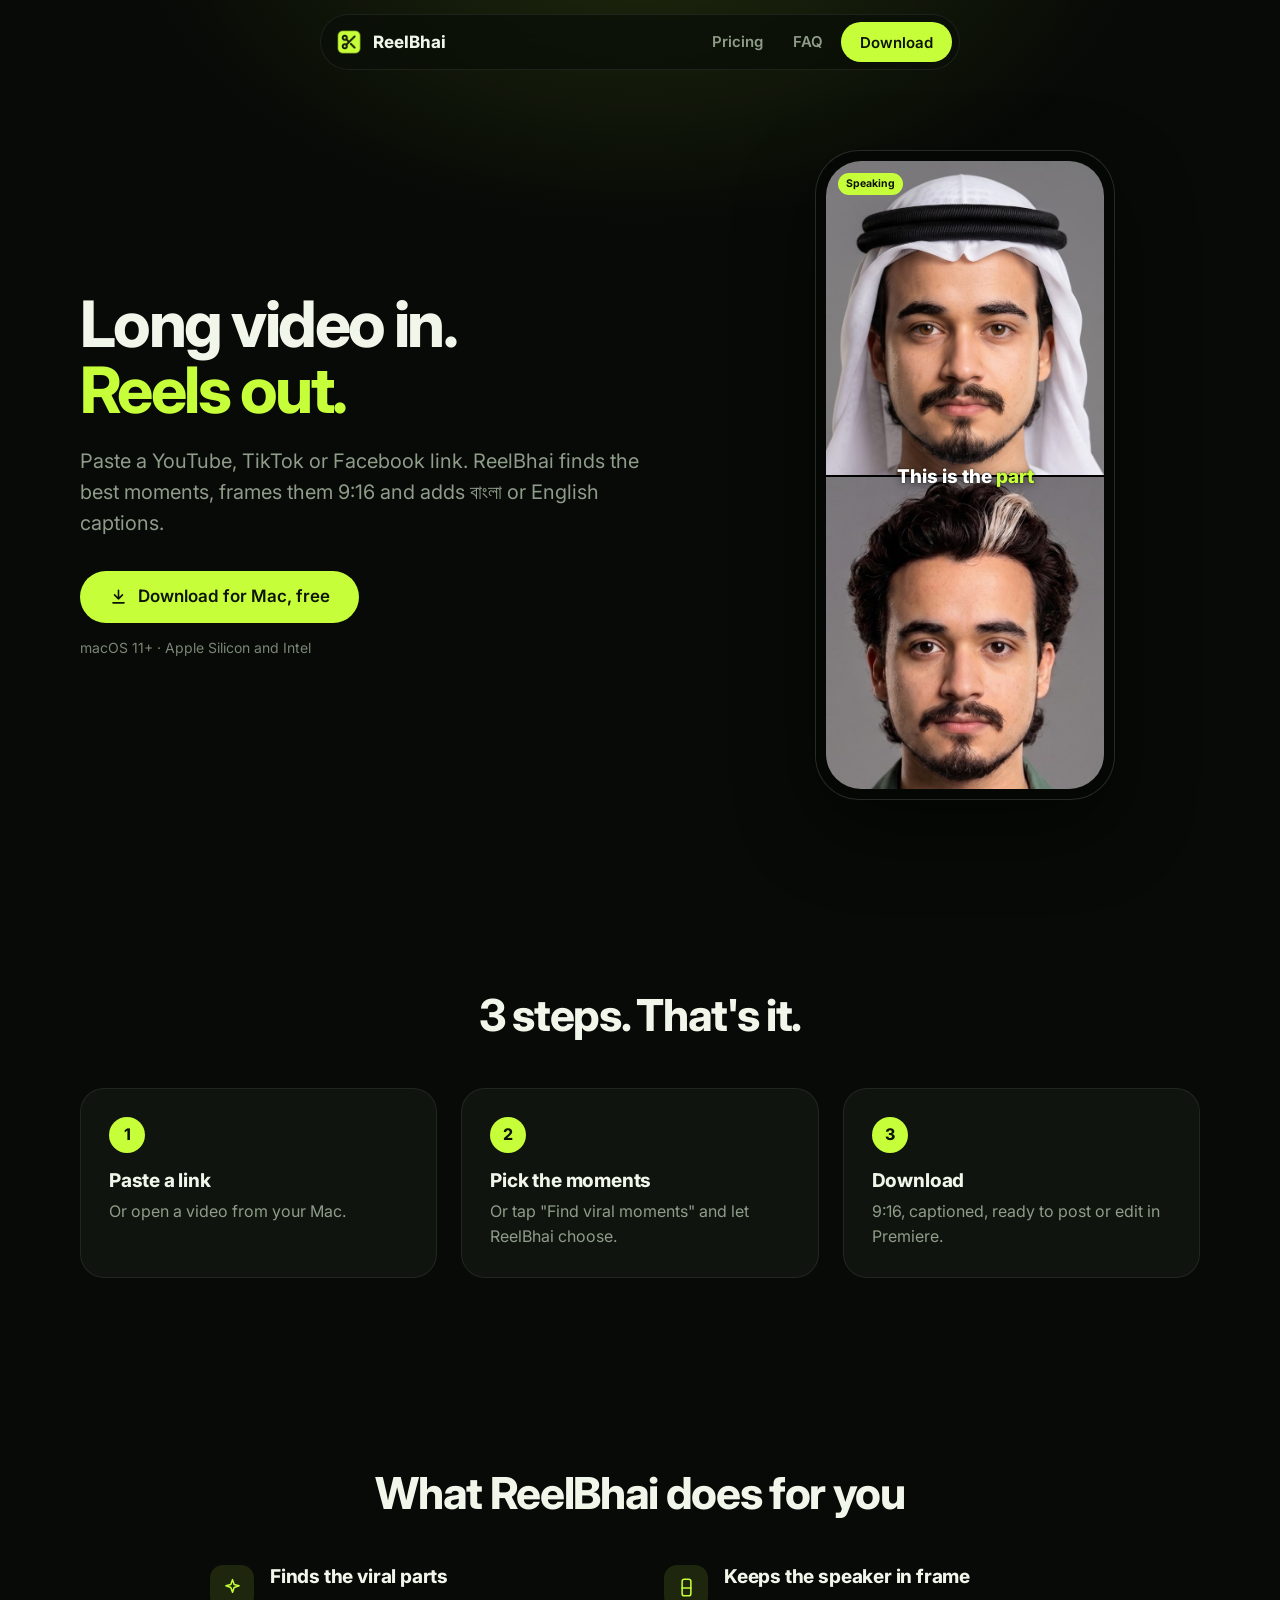
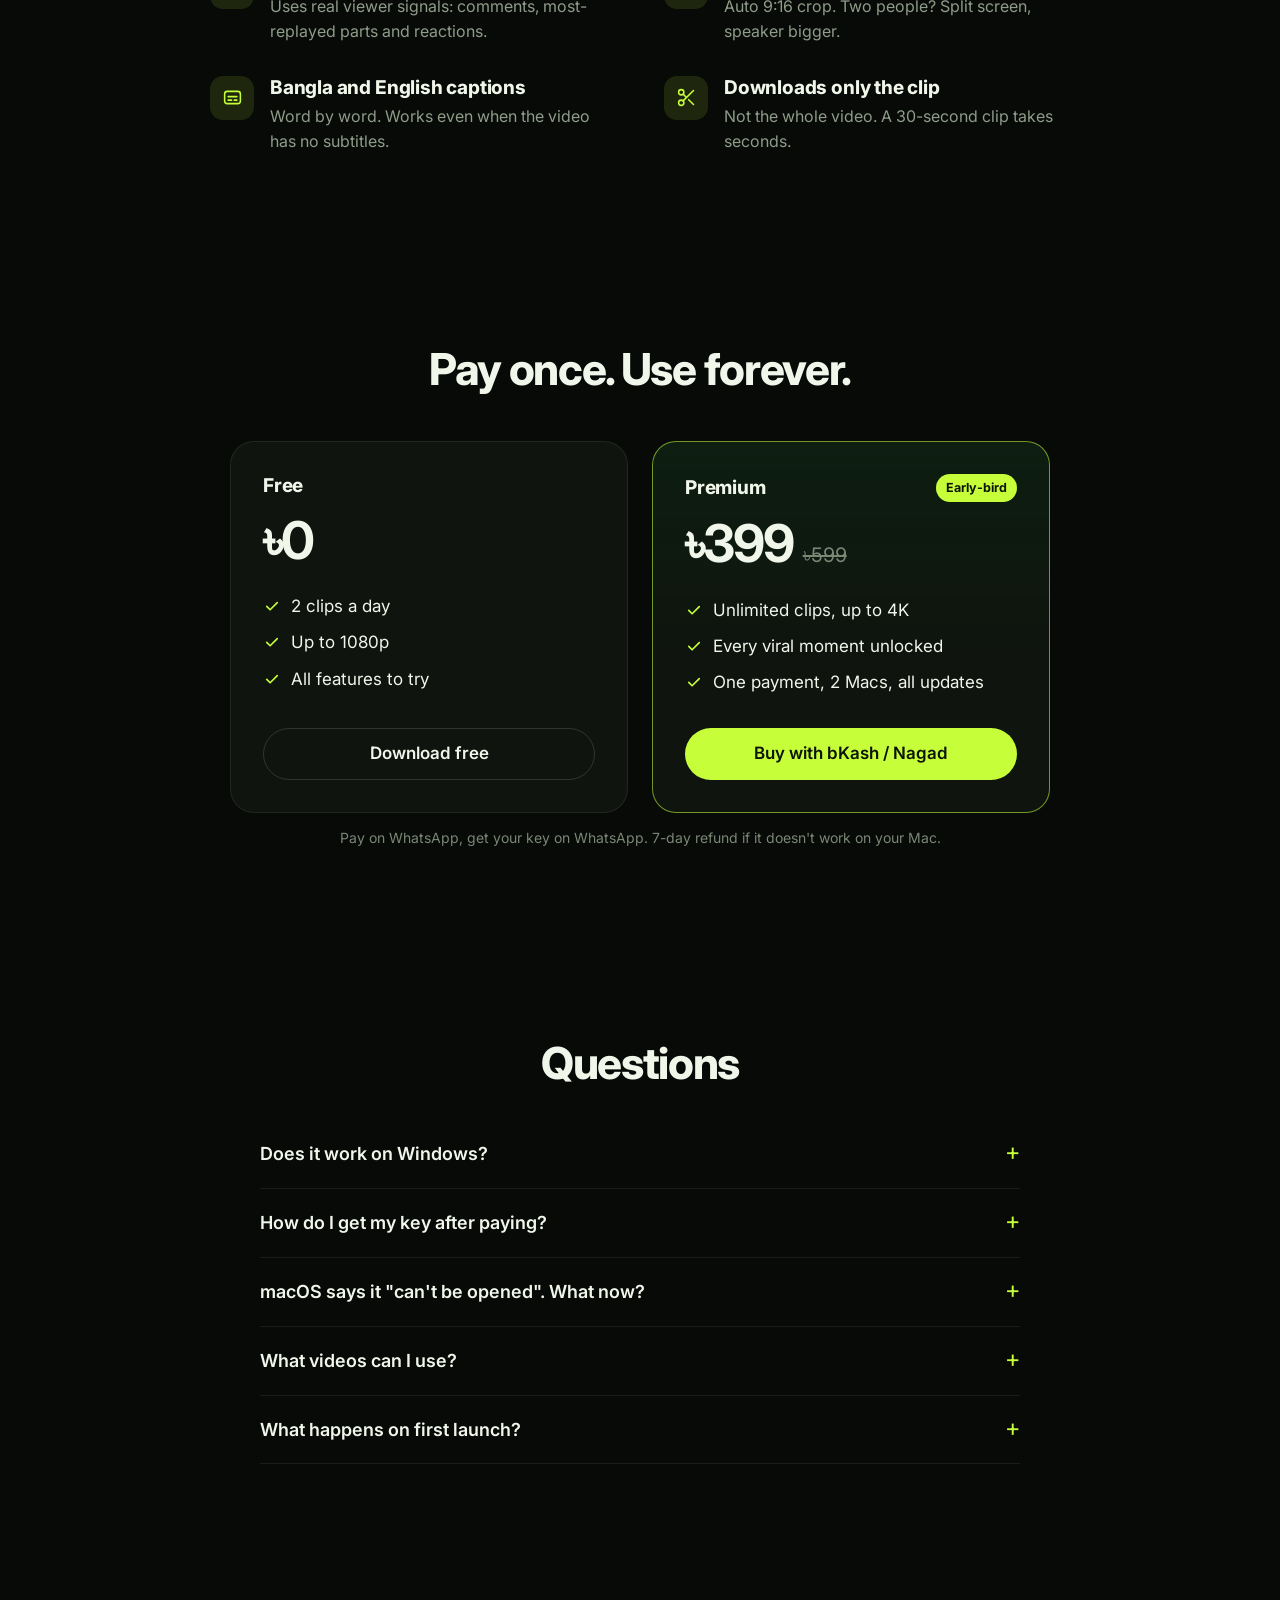
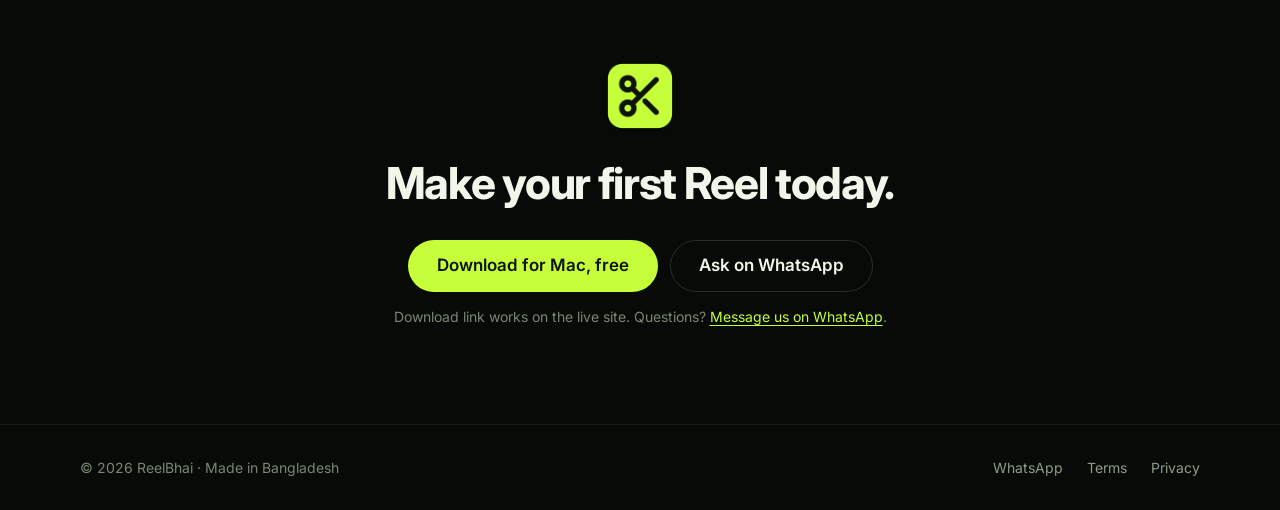
==== commit 65492f4d: "Simpler landing page with real speaker photos in the hero Co-Authored-By: Claude Opus 5.5 <noreply@a" ====
--- a/index.html
+++ b/index.html
@@ -3,11 +3,11 @@
 <head>
 <meta charset="utf-8">
 <meta name="viewport" content="width=device-width, initial-scale=1">
-<title>ReelBhai: the viral part of any video, ready for Reels</title>
-<meta name="description" content="Paste a YouTube, TikTok or Facebook link, or open a video file. ReelBhai finds the moments viewers react to, frames them around whoever is talking, adds Apple-style captions in English and Bangla, and saves Premiere-ready clips. Mac app.">
+<title>ReelBhai: turn any video into Reels</title>
+<meta name="description" content="Paste a link or open a video. ReelBhai finds the best moments, frames them 9:16 around the speaker and adds English or Bangla captions. Mac app, free to start.">
 <meta name="theme-color" content="#070a07">
-<meta property="og:title" content="ReelBhai: the viral part of any video, ready for Reels">
-<meta property="og:description" content="Find viral moments, auto-frame 9:16 around the speaker, add Apple-style captions. Mac app for video editors.">
+<meta property="og:title" content="ReelBhai: turn any video into Reels">
+<meta property="og:description" content="Best moments, 9:16 framing and Bangla captions, automatically. Mac app, free to start.">
 <meta property="og:image" content="assets/og.jpg">
 <link rel="icon" href="assets/favicon.png">
 <link rel="preconnect" href="https://fonts.googleapis.com">
@@ -16,287 +16,160 @@
 <link rel="stylesheet" href="tokens.css">
 <style>
   * { box-sizing: border-box; }
-  html { scroll-behavior: smooth; scroll-padding-top: 96px; }
+  html { scroll-behavior: smooth; scroll-padding-top: 88px; }
   body { margin: 0; background: var(--bg); color: var(--text); font: 400 var(--fs-body)/1.55 var(--font);
-    -webkit-font-smoothing: antialiased; text-rendering: optimizeLegibility; }
-  body::before { content: ""; position: fixed; inset: 0 0 auto; height: 720px; pointer-events: none; z-index: -1;
-    background: radial-gradient(900px 520px at 20% -10%, rgba(198,255,58,.12), transparent 65%); }
+    -webkit-font-smoothing: antialiased; }
+  body::before { content: ""; position: fixed; inset: 0 0 auto; height: 640px; pointer-events: none; z-index: -1;
+    background: radial-gradient(800px 480px at 50% -12%, rgba(198,255,58,.13), transparent 65%); }
   img { display: block; max-width: 100%; }
-  a { color: var(--lime); text-decoration-thickness: 1px; text-underline-offset: 3px; }
+  a { color: var(--lime); text-underline-offset: 3px; }
   :focus-visible { outline: none; box-shadow: var(--ring); border-radius: var(--r-sm); }
   .bn { font-family: var(--font-bn); }
   .wrap { width: min(var(--width), 100% - 2 * var(--gutter)); margin-inline: auto; }
-  section { padding-block: var(--section); }
-  .label { display: inline-flex; align-items: center; gap: 8px; font-size: var(--fs-caption); font-weight: 600;
-    letter-spacing: .08em; text-transform: uppercase; color: var(--dim); margin: 0 0 var(--s-4); }
-  .label::before { content: ""; width: 6px; height: 6px; border-radius: 50%; background: var(--lime); }
+  .narrow { width: min(760px, 100% - 2 * var(--gutter)); margin-inline: auto; }
+  section { padding-block: clamp(56px, 8vw, 96px); }
   h1, h2, h3 { margin: 0; font-weight: 750; letter-spacing: -.03em; }
   h1 { font-size: var(--fs-display); line-height: 1.02; letter-spacing: -.04em; }
-  h2 { font-size: var(--fs-h2); line-height: 1.08; }
-  h3 { font-size: var(--fs-h3); line-height: 1.25; letter-spacing: -.015em; }
+  h2 { font-size: var(--fs-h2); line-height: 1.08; text-align: center; }
+  h3 { font-size: 19px; line-height: 1.3; letter-spacing: -.01em; }
   .lime { color: var(--lime); }
-  .lead { font-size: var(--fs-lead); color: var(--muted); max-width: 34em; margin: var(--s-5) 0 0; }
   .muted { color: var(--muted); }
-  .sr-only { position: absolute; width: 1px; height: 1px; overflow: hidden; clip: rect(0 0 0 0); white-space: nowrap; }
-  .skip { position: absolute; left: 16px; top: -60px; z-index: 100; background: var(--lime); color: var(--lime-ink);
-    padding: 10px 16px; border-radius: var(--r-pill); font-weight: 600; text-decoration: none; }
-  .skip:focus { top: 16px; }
+  .center { text-align: center; }
 
   /* buttons */
-  .btn { display: inline-flex; align-items: center; justify-content: center; gap: 10px; min-height: 48px; padding: 0 24px;
-    border-radius: var(--r-pill); font: 600 16px/1 var(--font); text-decoration: none; cursor: pointer; border: 1px solid transparent;
-    transition: background .2s, transform .15s, border-color .2s; white-space: nowrap; }
-  .btn svg { width: 18px; height: 18px; flex: none; }
+  .btn { display: inline-flex; align-items: center; justify-content: center; gap: 10px; min-height: 52px; padding: 0 28px;
+    border-radius: var(--r-pill); font: 600 17px/1 var(--font); text-decoration: none; cursor: pointer; border: 1px solid transparent;
+    transition: background .2s, transform .15s; white-space: nowrap; }
+  .btn svg { width: 19px; height: 19px; flex: none; }
   .btn-primary { background: var(--lime); color: var(--lime-ink); }
   .btn-primary:hover { background: var(--lime-hover); transform: translateY(-1px); }
-  .btn-secondary { color: var(--text); border-color: var(--line-2); background: transparent; }
+  .btn-secondary { color: var(--text); border-color: var(--line-2); }
   .btn-secondary:hover { background: var(--surface-2); }
-  .btn[aria-disabled="true"] { opacity: .45; cursor: not-allowed; transform: none; }
-  .fine { font-size: var(--fs-small); color: var(--dim); margin-top: var(--s-4); }
+  .fine { font-size: var(--fs-small); color: var(--dim); margin: 14px 0 0; }
 
   /* nav */
-  .nav { position: fixed; top: 16px; left: 50%; transform: translateX(-50%); z-index: 50; width: min(760px, 100% - 2 * var(--gutter));
-    display: flex; align-items: center; gap: 8px; padding: 8px 8px 8px 14px; border-radius: var(--r-pill);
-    background: rgba(10, 14, 9, .72); border: 1px solid var(--line); backdrop-filter: blur(18px) saturate(140%);
-    -webkit-backdrop-filter: blur(18px) saturate(140%); }
-  .brand { display: inline-flex; align-items: center; gap: 10px; font-weight: 750; letter-spacing: -.01em; color: var(--text); text-decoration: none; margin-right: auto; }
-  .brand img { width: 30px; height: 30px; }
-  .nav a.link { color: var(--muted); text-decoration: none; font-size: 15px; font-weight: 600; padding: 8px 12px; border-radius: var(--r-pill); }
-  .nav a.link:hover { color: var(--text); background: var(--surface-2); }
+  .nav { position: fixed; top: 14px; left: 50%; transform: translateX(-50%); z-index: 50; width: min(640px, 100% - 2 * var(--gutter));
+    display: flex; align-items: center; gap: 6px; padding: 7px 7px 7px 14px; border-radius: var(--r-pill);
+    background: rgba(10, 14, 9, .72); border: 1px solid var(--line);
+    backdrop-filter: blur(18px) saturate(140%); -webkit-backdrop-filter: blur(18px) saturate(140%); }
+  .brand { display: inline-flex; align-items: center; gap: 10px; font-weight: 750; color: var(--text); text-decoration: none; margin-right: auto; }
+  .brand img { width: 28px; height: 28px; }
+  .nav .link { color: var(--muted); text-decoration: none; font-size: 15px; font-weight: 600; padding: 8px 12px; border-radius: var(--r-pill); }
+  .nav .link:hover { color: var(--text); background: var(--surface-2); }
   .nav .btn { min-height: 40px; padding: 0 18px; font-size: 15px; }
 
   /* hero */
-  .hero { padding-top: 168px; }
-  .hero-grid { display: grid; grid-template-columns: minmax(0, 1fr) minmax(0, 1.08fr); gap: var(--s-8); align-items: center; }
-  .hero-ctas { display: flex; flex-wrap: wrap; gap: var(--s-3); margin-top: var(--s-6); }
-  .stage { position: relative; min-height: 520px; }
-  .window { position: absolute; inset: 24px 64px auto 0; background: var(--surface); border: 1px solid var(--line);
-    border-radius: var(--r-lg); overflow: hidden; box-shadow: var(--shadow-hero); }
-  .window-bar { display: flex; gap: 7px; padding: 12px 14px; border-bottom: 1px solid var(--line); }
-  .window-bar i { width: 11px; height: 11px; border-radius: 50%; background: #2a3329; }
-  .window-body { padding: 14px; }
-  .player { position: relative; aspect-ratio: 16 / 9; border-radius: 12px; overflow: hidden; background: #000; }
-  .player img { width: 100%; height: 100%; object-fit: cover; }
-  .crop-frame { position: absolute; top: 0; bottom: 0; left: 34%; width: 31.6%; outline: 2px solid var(--lime); outline-offset: -2px;
-    box-shadow: 0 0 0 999px rgba(0,0,0,.55); border-radius: 4px; }
-  .crop-frame span { position: absolute; left: 8px; top: 8px; font-size: 11px; font-weight: 700; color: var(--lime); background: rgba(0,0,0,.7); padding: 3px 7px; border-radius: 6px; }
-  .timeline { position: relative; height: 26px; margin-top: 12px; border-radius: 8px; background: var(--surface-2); border: 1px solid var(--line); }
-  .timeline b { position: absolute; top: 5px; bottom: 5px; border-radius: 5px; background: rgba(198,255,58,.28); border: 1px solid rgba(198,255,58,.6); }
-  .clip-rows { display: grid; gap: 8px; margin-top: 12px; }
-  .clip-row { display: flex; align-items: center; gap: 10px; padding: 9px 10px; border-radius: 12px; background: var(--bg); border: 1px solid var(--line); font-size: 13px; }
-  .clip-row .n { width: 22px; height: 22px; border-radius: 7px; display: grid; place-items: center; font-weight: 700; font-size: 12px; background: var(--lime-soft); color: var(--lime); }
-  .clip-row .done { background: var(--lime); color: var(--lime-ink); }
-  .clip-row .t { font-variant-numeric: tabular-nums; font-weight: 600; }
-  .clip-row .chip { margin-left: auto; font-size: 11px; font-weight: 700; color: var(--lime); background: var(--lime-soft); padding: 3px 8px; border-radius: var(--r-pill); }
-
-  .phone { position: absolute; right: 0; bottom: 0; width: 238px; aspect-ratio: 9 / 19.5; border-radius: 40px; padding: 9px;
+  .hero { padding-top: 150px; }
+  .hero-grid { display: grid; grid-template-columns: minmax(0, 1.25fr) minmax(0, 1fr); gap: var(--s-8); align-items: center; }
+  .lead { font-size: var(--fs-lead); color: var(--muted); max-width: 30em; margin: var(--s-5) 0 var(--s-6); }
+
+  .phone { width: 300px; margin-inline: auto; aspect-ratio: 9 / 19.5; border-radius: 44px; padding: 10px;
     background: #050705; border: 1px solid var(--line-2); box-shadow: var(--shadow-hero); }
-  .screen { position: relative; height: 100%; border-radius: 32px; overflow: hidden; background: #000; display: flex; flex-direction: column; }
-  .panel { position: relative; background-image: url(assets/trio.jpg); background-repeat: no-repeat; transition: flex-basis .45s cubic-bezier(.3,.8,.3,1); }
-  .panel.a { flex: 0 0 60%; background-size: 420% auto; background-position: 54% 61%; }
-  .panel.b { flex: 0 0 40%; background-size: 420% auto; background-position: 19% 66%; border-top: 2px solid #000; }
-  .screen.swap .panel.a { flex-basis: 40%; }
-  .screen.swap .panel.b { flex-basis: 60%; }
-  .cap { position: absolute; left: 0; right: 0; text-align: center; font-weight: 800; font-size: 21px; letter-spacing: -.01em; color: #fff;
-    text-shadow: 0 2px 10px rgba(0,0,0,.6), 0 0 2px rgba(0,0,0,.8); padding: 0 14px; transition: top .45s cubic-bezier(.3,.8,.3,1); }
-  .phone .cap { top: calc(60% - 12px); font-size: 17px; white-space: nowrap; }
-  .phone .screen.swap .cap { top: calc(40% - 12px); }
-  .cap .w { opacity: 0; transition: opacity .16s, color .4s .25s; }
+  .screen { position: relative; height: 100%; border-radius: 35px; overflow: hidden; background: #000; display: flex; flex-direction: column; }
+  .panel { position: relative; background-repeat: no-repeat; background-size: cover; background-position: center 8%;
+    transition: flex-basis .45s cubic-bezier(.3,.8,.3,1); }
+  .panel.a { flex: 0 0 50%; background-image: url(assets/speaker-1.jpg); }
+  .panel.b { flex: 0 0 50%; background-image: url(assets/speaker-2.jpg); border-top: 2px solid #000; }
+  .cap { position: absolute; left: 0; right: 0; top: calc(50% - 13px); text-align: center; font-weight: 800; font-size: 19px; color: #fff;
+    white-space: nowrap; text-shadow: 0 2px 10px rgba(0,0,0,.6), 0 0 2px rgba(0,0,0,.8); transition: top .45s cubic-bezier(.3,.8,.3,1); }
+  .cap .w { opacity: 0; transition: opacity .16s; }
   .cap .w.on { opacity: 1; }
-  .cap.lime .w.now { color: var(--lime); transition: opacity .16s; }
-  .speaking { position: absolute; left: 12px; top: 12px; font-size: 10.5px; font-weight: 700; color: var(--lime-ink); background: var(--lime); padding: 3px 8px; border-radius: var(--r-pill); }
-
-  /* how it works */
-  .steps { display: grid; grid-template-columns: repeat(3, minmax(0, 1fr)); gap: var(--s-6); margin-top: var(--s-7); counter-reset: step; }
-  .step { border-top: 1px solid var(--line-2); padding-top: var(--s-5); }
-  .step::before { counter-increment: step; content: "0" counter(step); display: block; font-weight: 750; color: var(--lime); font-size: 15px; margin-bottom: var(--s-3); font-variant-numeric: tabular-nums; }
-  .step p { color: var(--muted); margin: var(--s-2) 0 0; }
-
-  /* features bento */
-  .bento { display: grid; grid-template-columns: repeat(6, minmax(0, 1fr)); gap: var(--s-4); margin-top: var(--s-7); }
-  .card { background: var(--surface); border: 1px solid var(--line); border-radius: var(--r-lg); padding: 28px; overflow: hidden; }
-  .card p { color: var(--muted); margin: var(--s-2) 0 0; }
-  .c-viral { grid-column: span 3; }
-  .c-speaker { grid-column: span 3; }
-  .c-captions { grid-column: span 4; }
-  .c-parts { grid-column: span 2; }
-  .c-premiere { grid-column: span 3; }
-  .c-formats { grid-column: span 3; }
-  .c-editor { grid-column: span 4; }
-  .c-hook { grid-column: span 2; }
-  .c-sources { grid-column: span 6; display: grid; grid-template-columns: minmax(0, 1.3fr) minmax(0, 1fr); gap: var(--s-6); align-items: center; }
-  .src-chips { list-style: none; margin: 0; padding: 0; display: flex; flex-wrap: wrap; gap: 8px; }
-  .src-chips li { font-size: 14px; font-weight: 650; padding: 8px 14px; border-radius: var(--r-pill); border: 1px solid var(--line-2); color: var(--text); }
-  .src-chips li:last-child { background: var(--lime); color: var(--lime-ink); border-color: var(--lime); }
-  .strip { display: flex; gap: 3px; height: 28px; margin-top: var(--s-5); }
-  .strip i { display: block; border-radius: 5px; background: var(--lime); }
-  .strip i.cut { background: repeating-linear-gradient(135deg, rgba(255,255,255,.10) 0 4px, transparent 4px 8px); border: 1px dashed var(--muted); }
-  .strip-cap { display: flex; gap: 16px; font-size: 12.5px; color: var(--muted); margin-top: 8px; }
-  .strip-cap span::before { content: ""; display: inline-block; width: 10px; height: 10px; border-radius: 3px; margin-right: 6px; vertical-align: -1px; background: var(--lime); }
-  .strip-cap span.c::before { background: transparent; border: 1px dashed var(--muted); }
-  .headbox { display: inline-block; margin-top: var(--s-5); background: var(--lime); color: var(--lime-ink); font-weight: 750; padding: 8px 12px; border-radius: 6px; line-height: 1.25; }
-  .icon { width: 40px; height: 40px; border-radius: 12px; display: grid; place-items: center; background: var(--lime-soft); color: var(--lime); margin-bottom: var(--s-4); }
-  .icon svg { width: 20px; height: 20px; }
-
-  .vlist { display: grid; gap: 10px; margin-top: var(--s-5); }
-  .vcard { display: flex; align-items: center; gap: 12px; padding: 10px; border-radius: var(--r-md); background: var(--bg); border: 1px solid var(--line); }
-  .vcard img { width: 76px; aspect-ratio: 16/9; object-fit: cover; border-radius: 8px; flex: none; }
-  .vcard .meta { min-width: 0; font-size: 13.5px; }
-  .vcard .meta b { display: block; font-size: 14px; }
-  .vcard .meta span { color: var(--muted); }
-  .ring { --v: 90; width: 42px; height: 42px; border-radius: 50%; flex: none; display: grid; place-items: center; margin-left: auto; font-weight: 750; font-size: 13px;
-    background: radial-gradient(closest-side, var(--bg) 78%, transparent 80% 100%), conic-gradient(var(--lime) calc(var(--v) * 1%), var(--surface-2) 0); }
-  .vcard.locked .meta, .vcard.locked img { filter: blur(5px); opacity: .6; }
-  .vcard.locked .lockchip { position: absolute; }
-  .lock { font-size: 12px; font-weight: 700; color: var(--lime); white-space: nowrap; }
-
-  .layouts { display: grid; grid-template-columns: repeat(4, minmax(0, 1fr)); gap: 12px; margin-top: var(--s-5); }
-  .mini { aspect-ratio: 9 / 16; border-radius: 14px; overflow: hidden; background: #000; display: flex; flex-direction: column; border: 1px solid var(--line-2); }
-  .mini > div { background-image: url(assets/trio.jpg); background-repeat: no-repeat; background-size: 360% auto; }
-  .mini .row { display: flex; }
-  .mini .row > div { flex: 1; background-image: url(assets/trio.jpg); background-repeat: no-repeat; background-size: 560% auto; }
-  .mini.game .scr { background-image: url(assets/bunny-wide.jpg); background-size: cover; background-position: 40% 50%; }
-  .mini.game .face { background: radial-gradient(circle at 50% 42%, #e9c7a8 0 17%, transparent 18%), radial-gradient(ellipse at 50% 100%, #2b2f3a 0 40%, transparent 41%), #1b2230; }
-  .mini-cap { font-size: 12.5px; color: var(--muted); margin-top: 8px; text-align: center; line-height: 1.3; }
-
-  .capdemo { margin-top: var(--s-5); display: grid; grid-template-columns: minmax(0, 1fr) auto; gap: var(--s-5); align-items: center; }
-  .capscreen { position: relative; aspect-ratio: 16 / 7; border-radius: var(--r-md); overflow: hidden; background: url(assets/bunny-wide.jpg) center 35% / cover; }
-  .capscreen .cap { top: auto; bottom: 18%; font-size: clamp(20px, 3vw, 30px); }
-  .toggles { display: grid; gap: 8px; }
-  .seg { display: inline-flex; padding: 4px; gap: 4px; border-radius: var(--r-pill); background: var(--bg); border: 1px solid var(--line); }
-  .seg button { font: 600 14px var(--font); color: var(--muted); background: transparent; border: 0; padding: 8px 14px; border-radius: var(--r-pill); cursor: pointer; }
-  .seg button[aria-pressed="true"] { background: var(--lime); color: var(--lime-ink); }
-
-  .fmt-row { display: flex; gap: 14px; align-items: flex-end; margin-top: var(--s-5); flex-wrap: wrap; }
-  .fmt { display: grid; gap: 8px; justify-items: center; font-size: 13px; font-weight: 600; color: var(--muted); }
-  .fmt i { display: block; border: 2px solid var(--lime); border-radius: 6px; background: rgba(198,255,58,.08); }
-  .spec { display: grid; grid-template-columns: auto 1fr; gap: 8px 18px; margin: var(--s-5) 0 0; font-size: 15px; }
-  .spec dt { color: var(--dim); }
-  .spec dd { margin: 0; font-weight: 600; }
-
-  /* Bangladesh band */
-  .band { border-block: 1px solid var(--line); }
-  .band-grid { display: grid; grid-template-columns: minmax(0, 1.1fr) minmax(0, 1fr); gap: var(--s-8); align-items: center; }
-  .bn-quote { font-size: clamp(24px, 3.2vw, 34px); line-height: 1.35; font-weight: 700; margin: 0; }
-  .ticks { list-style: none; margin: 0; padding: 0; display: grid; gap: var(--s-4); }
-  .ticks li { display: flex; gap: 12px; align-items: flex-start; }
-  .ticks svg { width: 22px; height: 22px; color: var(--lime); flex: none; margin-top: 2px; }
+  .cap .w.now { color: var(--lime); }
+  .speaking { position: absolute; left: 12px; top: 12px; font-size: 10.5px; font-weight: 700; color: var(--lime-ink);
+    background: var(--lime); padding: 3px 8px; border-radius: var(--r-pill); }
+
+  /* steps */
+  .steps { list-style: none; padding: 0; margin: var(--s-7) 0 0; display: grid; grid-template-columns: repeat(3, minmax(0, 1fr)); gap: var(--s-5); }
+  .steps li { background: var(--surface); border: 1px solid var(--line); border-radius: var(--r-lg); padding: 28px; }
+  .num { width: 36px; height: 36px; border-radius: 50%; display: grid; place-items: center; font-weight: 750; font-size: 16px;
+    background: var(--lime); color: var(--lime-ink); margin-bottom: var(--s-4); }
+  .steps p { color: var(--muted); margin: 6px 0 0; font-size: 16px; }
+
+  /* what you get */
+  .gets { list-style: none; padding: 0; margin: var(--s-7) auto 0; display: grid; grid-template-columns: repeat(2, minmax(0, 1fr)); gap: var(--s-6) var(--s-7); max-width: 860px; }
+  .gets li { display: flex; gap: 16px; align-items: flex-start; }
+  .gets .ic { width: 44px; height: 44px; border-radius: 13px; display: grid; place-items: center; flex: none; background: var(--lime-soft); color: var(--lime); }
+  .gets svg { width: 21px; height: 21px; }
+  .gets p { color: var(--muted); margin: 4px 0 0; font-size: 16px; }
 
   /* pricing */
-  .pricing { background: linear-gradient(180deg, transparent, rgba(20,48,26,.35) 30%, rgba(20,48,26,.35) 70%, transparent); }
-  .plans { display: grid; grid-template-columns: repeat(2, minmax(0, 1fr)); gap: var(--s-5); margin-top: var(--s-7); max-width: 900px; }
+  .plans { display: grid; grid-template-columns: repeat(2, minmax(0, 1fr)); gap: var(--s-5); margin: var(--s-7) auto 0; max-width: 820px; }
   .plan { background: var(--surface); border: 1px solid var(--line); border-radius: var(--r-lg); padding: 32px; display: flex; flex-direction: column; }
-  .plan.pro { border-color: rgba(198,255,58,.55); }
-  .plan .price { display: flex; align-items: baseline; gap: 10px; margin: var(--s-4) 0 4px; flex-wrap: wrap; }
-  .plan .price b { font-size: 48px; letter-spacing: -.04em; line-height: 1; }
-  .plan .price s { color: var(--dim); font-size: 18px; }
-  .badge { display: inline-flex; align-self: flex-start; font-size: var(--fs-caption); font-weight: 700; color: var(--lime-ink); background: var(--lime); padding: 4px 10px; border-radius: var(--r-pill); }
-  .plan ul { list-style: none; padding: 0; margin: var(--s-5) 0; display: grid; gap: 10px; }
-  .plan li { display: flex; gap: 10px; color: var(--text); }
-  .plan li svg { width: 18px; height: 18px; color: var(--lime); flex: none; margin-top: 3px; }
-  .plan li.off { color: var(--dim); }
-  .plan li.off svg { color: var(--dim); }
-  .plan .buy { display: grid; gap: 10px; margin-top: auto; }
-  .plan .note { font-size: var(--fs-small); color: var(--dim); margin: 8px 0 0; }
+  .plan.pro { border-color: rgba(198,255,58,.55); background: linear-gradient(180deg, rgba(20,48,26,.55), var(--surface) 60%); }
+  .plan-top { display: flex; justify-content: space-between; align-items: center; gap: 12px; }
+  .badge { font-size: var(--fs-caption); font-weight: 700; color: var(--lime-ink); background: var(--lime); padding: 4px 10px; border-radius: var(--r-pill); }
+  .price { display: flex; align-items: baseline; gap: 10px; margin: var(--s-4) 0 2px; }
+  .price b { font-size: 52px; letter-spacing: -.04em; line-height: 1; }
+  .price s { color: var(--dim); font-size: 20px; }
+  .plan ul { list-style: none; padding: 0; margin: var(--s-5) 0 var(--s-6); display: grid; gap: 10px; }
+  .plan li { display: flex; gap: 10px; }
+  .plan li svg { width: 18px; height: 18px; color: var(--lime); flex: none; margin-top: 4px; }
+  .plan .btn { margin-top: auto; }
 
   /* faq */
-  .faq { max-width: 760px; margin-top: var(--s-6); }
+  .faq { margin-top: var(--s-6); }
   details { border-bottom: 1px solid var(--line); }
   summary { list-style: none; cursor: pointer; padding: 20px 0; font-weight: 600; font-size: 18px; display: flex; justify-content: space-between; gap: 16px; }
   summary::-webkit-details-marker { display: none; }
   summary::after { content: "+"; color: var(--lime); font-weight: 400; font-size: 24px; line-height: 1; transition: transform .2s; }
   details[open] summary::after { transform: rotate(45deg); }
-  details p { margin: 0 0 20px; color: var(--muted); max-width: 64ch; }
-
-  /* final cta + footer */
-  .final { text-align: center; }
-  .final img { width: 88px; height: 88px; margin: 0 auto var(--s-5); }
-  .final .hero-ctas { justify-content: center; }
-  footer { border-top: 1px solid var(--line); padding-block: var(--s-7); font-size: var(--fs-small); color: var(--dim); }
-  .foot { display: flex; justify-content: space-between; gap: var(--s-6); flex-wrap: wrap; }
+  details p { margin: 0 0 20px; color: var(--muted); }
+  code { font-size: .9em; background: var(--surface-2); padding: 2px 6px; border-radius: 6px; color: var(--text); }
+
+  /* final + footer */
+  .final img { width: 80px; height: 80px; margin: 0 auto var(--s-5); }
+  .ctas { display: flex; flex-wrap: wrap; gap: var(--s-3); justify-content: center; margin-top: var(--s-6); }
+  footer { border-top: 1px solid var(--line); padding-block: var(--s-6); font-size: var(--fs-small); color: var(--dim); }
+  .foot { display: flex; justify-content: space-between; gap: var(--s-5); flex-wrap: wrap; align-items: center; }
+  .foot nav { display: flex; gap: var(--s-5); flex-wrap: wrap; }
   footer a { color: var(--muted); text-decoration: none; }
   footer a:hover { color: var(--text); text-decoration: underline; }
-  .foot nav { display: flex; gap: var(--s-5); flex-wrap: wrap; }
-
-  @media (max-width: 960px) {
-    .hero-grid, .band-grid { grid-template-columns: 1fr; }
-    .stage { min-height: 0; height: 520px; max-width: 620px; }
-    .bento { grid-template-columns: repeat(2, minmax(0, 1fr)); }
-    .c-viral, .c-speaker, .c-captions { grid-column: span 2; }
-    .c-parts, .c-premiere, .c-formats { grid-column: span 1; }
-    .c-formats { grid-column: span 2; }
-    .c-editor { grid-column: span 2; }
-    .c-hook { grid-column: span 2; }
-    .c-sources { grid-column: span 2; grid-template-columns: 1fr; }
+
+  @media (max-width: 900px) {
+    .hero-grid { grid-template-columns: 1fr; text-align: center; }
+    .lead { margin-inline: auto; }
+    .steps { grid-template-columns: 1fr; }
   }
   @media (max-width: 640px) {
-    .nav a.link { display: none; }
-    .hero { padding-top: 120px; }
-    .stage { height: auto; display: grid; gap: 16px; justify-items: center; }
-    .window { position: relative; inset: auto; width: 100%; }
-    .phone { position: relative; width: 210px; }
-    .steps, .plans { grid-template-columns: 1fr; }
-    .bento { grid-template-columns: 1fr; }
-    .c-viral, .c-speaker, .c-captions, .c-parts, .c-premiere, .c-formats, .c-editor, .c-hook, .c-sources { grid-column: auto; }
-    .layouts { grid-template-columns: repeat(2, minmax(0, 1fr)); }
-    .capdemo { grid-template-columns: 1fr; }
-    .card { padding: 22px; }
-    .btn { width: 100%; }
-    .nav .btn { width: auto; }
-    .hero-ctas .btn { width: auto; flex: 1 1 200px; }
+    .nav .link { display: none; }
+    .hero { padding-top: 112px; }
+    .phone { width: 270px; }
+    .gets, .plans { grid-template-columns: 1fr; }
+    .hero .btn, .ctas .btn { width: 100%; }
+    .plan { padding: 26px; }
   }
   @media (prefers-reduced-motion: reduce) {
-    *, *::before, *::after { transition: none !important; animation: none !important; scroll-behavior: auto !important; }
+    *, *::before, *::after { transition: none !important; scroll-behavior: auto !important; }
   }
 </style>
 </head>
 <body>
-<a class="skip" href="#main">Skip to content</a>
 
 <header class="nav" aria-label="Main">
-  <a class="brand" href="#top"><img src="assets/logo.png" alt="" width="30" height="30">ReelBhai</a>
-  <a class="link" href="#features">Features</a>
+  <a class="brand" href="#top"><img src="assets/logo.png" alt="" width="28" height="28">ReelBhai</a>
   <a class="link" href="#pricing">Pricing</a>
   <a class="link" href="#faq">FAQ</a>
   <a class="btn btn-primary" href="#download" data-link="dmg">Download</a>
 </header>
 
-<main id="main">
+<main>
   <!-- HERO -->
   <section class="hero" id="top">
     <div class="wrap hero-grid">
       <div>
-        <p class="label">Mac app for video editors</p>
-        <h1>The viral part of any video. <span class="lime">Ready for Reels.</span></h1>
-        <p class="lead">Paste a YouTube, TikTok or Facebook link, or open a video file. ReelBhai finds the moments viewers react to, frames them around whoever's talking, adds Apple-style captions and saves Premiere-ready clips. Only the parts you need.</p>
-        <div class="hero-ctas">
-          <a class="btn btn-primary" href="#download" data-link="dmg">
-            <svg viewBox="0 0 24 24" fill="none" stroke="currentColor" stroke-width="2" stroke-linecap="round" stroke-linejoin="round" aria-hidden="true"><path d="M12 4v11M7 10l5 5 5-5M5 20h14"/></svg>
-            Download for Mac, free
-          </a>
-          <a class="btn btn-secondary" href="#pricing">See pricing</a>
-        </div>
-        <p class="fine">macOS 11 or later · Apple Silicon and Intel · Windows coming soon</p>
-      </div>
-
-      <div class="stage" aria-label="ReelBhai app showing a clip list next to a phone playing a split-screen Reel with captions">
-        <div class="window" aria-hidden="true">
-          <div class="window-bar"><i></i><i></i><i></i></div>
-          <div class="window-body">
-            <div class="player"><img src="assets/bunny-wide.jpg" alt="" width="1280" height="720"><div class="crop-frame"><span>9:16 · Auto</span></div></div>
-            <div class="timeline"><b style="left:14%;width:9%"></b><b style="left:41%;width:12%"></b><b style="left:72%;width:7%"></b></div>
-            <div class="clip-rows">
-              <div class="clip-row"><span class="n done">✓</span><span class="t">1:34 → 1:58</span><span class="chip">Saved</span></div>
-              <div class="clip-row"><span class="n">2</span><span class="t">5:21 → 5:47</span><span class="chip">Speaker tracking</span></div>
-            </div>
-          </div>
-        </div>
-        <div class="phone" aria-hidden="true">
-          <div class="screen" id="heroScreen">
-            <div class="panel a"><span class="speaking">Speaking</span></div>
-            <div class="panel b"></div>
-            <div class="cap" id="heroCap"></div>
-          </div>
+        <h1>Long video in.<br><span class="lime">Reels out.</span></h1>
+        <p class="lead">Paste a YouTube, TikTok or Facebook link. ReelBhai finds the best moments, frames them 9:16 and adds <span class="bn" lang="bn">বাংলা</span> or English captions.</p>
+        <a class="btn btn-primary" href="#download" data-link="dmg">
+          <svg viewBox="0 0 24 24" fill="none" stroke="currentColor" stroke-width="2" stroke-linecap="round" stroke-linejoin="round" aria-hidden="true"><path d="M12 4v11M7 10l5 5 5-5M5 20h14"/></svg>
+          Download for Mac, free
+        </a>
+        <p class="fine">macOS 11+ · Apple Silicon and Intel</p>
+      </div>
+      <div class="phone" role="img" aria-label="A 9:16 Reel made by ReelBhai: two people split screen, with word-by-word captions">
+        <div class="screen" id="heroScreen">
+          <div class="panel a"><span class="speaking">Speaking</span></div>
+          <div class="panel b"></div>
+          <div class="cap" id="heroCap"></div>
         </div>
       </div>
     </div>
@@ -305,207 +178,82 @@
   <!-- HOW IT WORKS -->
   <section aria-labelledby="how-h">
     <div class="wrap">
-      <p class="label">How it works</p>
-      <h2 id="how-h">From a 2-hour video to ready-to-post clips in minutes.</h2>
-      <ol class="steps" style="list-style:none;padding:0">
-        <li class="step"><h3>Paste a link or open a file</h3><p>YouTube, TikTok, Facebook, or a video on your Mac. It plays right in ReelBhai.</p></li>
-        <li class="step"><h3>Pick the moments</h3><p>Mark them on the timeline, or press Find viral moments and add the best ones with one click.</p></li>
-        <li class="step"><h3>Download only those parts</h3><p>Framed for Reels, captioned, and ready to drop into Premiere Pro.</p></li>
+      <h2 id="how-h">3 steps. That's it.</h2>
+      <ol class="steps">
+        <li><div class="num">1</div><h3>Paste a link</h3><p>Or open a video from your Mac.</p></li>
+        <li><div class="num">2</div><h3>Pick the moments</h3><p>Or tap "Find viral moments" and let ReelBhai choose.</p></li>
+        <li><div class="num">3</div><h3>Download</h3><p>9:16, captioned, ready to post or edit in Premiere.</p></li>
       </ol>
     </div>
   </section>
 
-  <!-- FEATURES -->
-  <section id="features" aria-labelledby="feat-h">
+  <!-- WHAT YOU GET -->
+  <section aria-labelledby="get-h">
     <div class="wrap">
-      <p class="label">Features</p>
-      <h2 id="feat-h">Everything between a long video and a <span class="lime">great Reel</span>.</h2>
-      <div class="bento">
-
-        <article class="card c-viral">
-          <div class="icon"><svg viewBox="0 0 24 24" fill="none" stroke="currentColor" stroke-width="1.75" stroke-linecap="round" stroke-linejoin="round" aria-hidden="true"><path d="M12 3l1.9 5.6L19.5 10l-5.6 1.9L12 17.5l-1.9-5.6L4.5 10l5.6-1.4z"/></svg></div>
-          <h3>Find viral moments</h3>
-          <p>ReelBhai reads what real viewers did: comments that point at a timestamp, YouTube's "most replayed" parts, and laughter or shouting in the audio. No AI guessing, and free.</p>
-          <div class="vlist" aria-hidden="true">
-            <div class="vcard"><img src="assets/thumb-butterfly.jpg" alt=""><div class="meta"><b>The butterfly scene</b><span>6 viewer comments point here</span></div><div class="ring" style="--v:92">92</div></div>
-            <div class="vcard"><img src="assets/thumb-bunny.jpg" alt=""><div class="meta"><b>Big reaction at 8:01</b><span>One of the most rewatched parts</span></div><div class="ring" style="--v:78">78</div></div>
-          </div>
-        </article>
-
-        <article class="card c-speaker">
-          <div class="icon"><svg viewBox="0 0 24 24" fill="none" stroke="currentColor" stroke-width="1.75" stroke-linecap="round" stroke-linejoin="round" aria-hidden="true"><rect x="7" y="2.5" width="10" height="19" rx="2.5"/><path d="M7 12.5h10"/></svg></div>
-          <h3>Speaker tracking for 9:16</h3>
-          <p>Whoever is talking stays on screen. Two people? Split screen, with the speaker bigger. Gaming? Screen on top, facecam below.</p>
-          <div class="layouts">
-            <figure style="margin:0"><div class="mini" role="img" aria-label="One person filling the frame"><div style="flex:1;background-image:url(assets/bunny-916.jpg?v=2);background-size:cover;background-position:center"></div></div><figcaption class="mini-cap">1 person</figcaption></figure>
-            <figure style="margin:0"><div class="mini" role="img" aria-label="Two people stacked, the speaker larger"><div style="flex:0 0 60%;background-position:54% 61%"></div><div style="flex:1;background-position:17% 65%;border-top:2px solid #000"></div></div><figcaption class="mini-cap">2 people · 60/40</figcaption></figure>
-            <figure style="margin:0"><div class="mini" role="img" aria-label="Speaker large on top, two others as tiles below"><div style="flex:0 0 60%;background-position:54% 61%"></div><div class="row" style="flex:1;border-top:2px solid #000"><div style="background-position:21% 68%;border-right:2px solid #000"></div><div style="background-position:77% 14%"></div></div></div><figcaption class="mini-cap">3–4 people</figcaption></figure>
-            <figure style="margin:0"><div class="mini game" role="img" aria-label="Gameplay on top, facecam below"><div class="scr" style="flex:0 0 65%"></div><div class="face" style="flex:1;border-top:2px solid #000"></div></div><figcaption class="mini-cap">Gaming</figcaption></figure>
-          </div>
-        </article>
-
-        <article class="card c-captions">
-          <div class="icon"><svg viewBox="0 0 24 24" fill="none" stroke="currentColor" stroke-width="1.75" stroke-linecap="round" stroke-linejoin="round" aria-hidden="true"><rect x="3" y="5" width="18" height="14" rx="3"/><path d="M7 15h4M14 15h3M7 11h10"/></svg></div>
-          <h3>Apple-style captions, in English and Bangla</h3>
-          <p>Each word appears the moment it's spoken, in bold San Francisco or Kohinoor Bangla, and never over a face. Seven styles, including Karaoke, plus an SRT file for Premiere. <strong style="color:var(--text)">No captions on the video?</strong> ReelBhai listens and writes Bangla captions itself, right on your Mac.</p>
-          <div class="capdemo">
-            <div class="capscreen" aria-hidden="true"><div class="cap" id="demoCap"></div></div>
-            <div class="toggles">
-              <div class="seg" role="group" aria-label="Caption style">
-                <button type="button" data-style="lyrics" aria-pressed="true">Lyrics</button>
-                <button type="button" data-style="lime" aria-pressed="false">Lime</button>
-              </div>
-              <div class="seg" role="group" aria-label="Caption language">
-                <button type="button" data-lang="en" aria-pressed="true">English</button>
-                <button type="button" data-lang="bn" aria-pressed="false" class="bn">বাংলা</button>
-              </div>
-            </div>
-          </div>
-        </article>
-
-        <article class="card c-parts">
-          <div class="icon"><svg viewBox="0 0 24 24" fill="none" stroke="currentColor" stroke-width="1.75" stroke-linecap="round" stroke-linejoin="round" aria-hidden="true"><circle cx="6" cy="6" r="3"/><circle cx="6" cy="18" r="3"/><path d="M20 4 8.12 15.88M14.47 14.48 20 20M8.12 8.12 12 12"/></svg></div>
-          <h3>Only the parts you need</h3>
-          <p>A 30-second clip from a 2-hour podcast downloads in seconds. Cut frame-accurately, never the whole video.</p>
-        </article>
-
-        <article class="card c-premiere">
-          <div class="icon"><svg viewBox="0 0 24 24" fill="none" stroke="currentColor" stroke-width="1.75" stroke-linecap="round" stroke-linejoin="round" aria-hidden="true"><rect x="3" y="4" width="18" height="16" rx="3"/><path d="M10 9l5 3-5 3z"/></svg></div>
-          <h3>Premiere-ready files</h3>
-          <dl class="spec">
-            <dt>Video</dt><dd>MP4, H.264</dd>
-            <dt>Audio</dt><dd>AAC stereo, always included</dd>
-            <dt>Quality</dt><dd>720p, 1080p, 4K, or MP3 only</dd>
-          </dl>
-        </article>
-
-        <article class="card c-formats">
-          <div class="icon"><svg viewBox="0 0 24 24" fill="none" stroke="currentColor" stroke-width="1.75" stroke-linecap="round" stroke-linejoin="round" aria-hidden="true"><rect x="3" y="3" width="18" height="18" rx="3"/><path d="M9 3v18M3 9h6"/></svg></div>
-          <h3>Every shape you post</h3>
-          <p>Reels, Shorts, TikTok, feed posts and YouTube.</p>
-          <div class="fmt-row" aria-hidden="true">
-            <div class="fmt"><i style="width:36px;height:64px"></i>9:16</div>
-            <div class="fmt"><i style="width:52px;height:52px"></i>1:1</div>
-            <div class="fmt"><i style="width:64px;height:48px"></i>4:3</div>
-            <div class="fmt"><i style="width:80px;height:45px"></i>16:9</div>
-          </div>
-        </article>
-
-        <article class="card c-editor">
-          <div class="icon"><svg viewBox="0 0 24 24" fill="none" stroke="currentColor" stroke-width="1.75" stroke-linecap="round" stroke-linejoin="round" aria-hidden="true"><path d="M4 7h16M4 12h10M4 17h7"/><path d="M17 14l3 3-3 3"/></svg></div>
-          <h3>Edits like a real Shorts editor</h3>
-          <p>ReelBhai cuts the dead air, the "um"s and the quick "Right." from the other side, then joins the pieces with a small push-in at every cut. The rules come from studying how top podcast Shorts are actually cut.</p>
-          <div class="strip" aria-hidden="true"><i style="flex:5"></i><i class="cut" style="flex:1"></i><i style="flex:7"></i><i class="cut" style="flex:1.5"></i><i style="flex:4"></i><i class="cut" style="flex:1"></i><i style="flex:6"></i></div>
-          <div class="strip-cap" aria-hidden="true"><span>Kept</span><span class="c">Cut out</span></div>
-        </article>
-
-        <article class="card c-hook">
-          <div class="icon"><svg viewBox="0 0 24 24" fill="none" stroke="currentColor" stroke-width="1.75" stroke-linecap="round" stroke-linejoin="round" aria-hidden="true"><path d="M13 2 4 14h7l-1 8 9-12h-7z"/></svg></div>
-          <h3>Hook first, headline on top</h3>
-          <p>When the clip has a strong line, it plays first. A bold headline sits on top for the first 4 seconds.</p>
-          <div class="headbox" aria-hidden="true">What did he really say?</div>
-        </article>
-
-        <article class="card c-sources">
-          <div class="src-text">
-            <div class="icon"><svg viewBox="0 0 24 24" fill="none" stroke="currentColor" stroke-width="1.75" stroke-linecap="round" stroke-linejoin="round" aria-hidden="true"><path d="M4 7a3 3 0 0 1 3-3h10a3 3 0 0 1 3 3v10a3 3 0 0 1-3 3H7a3 3 0 0 1-3-3z"/><path d="M9 12h6M12 9v6"/></svg></div>
-            <h3>Any video, not just YouTube</h3>
-            <p>Paste a TikTok or public Facebook link, or open a file from your camera, phone or drive. Same viral moments, framing and captions. Bangla speech becomes captions on your Mac, offline and free.</p>
-          </div>
-          <ul class="src-chips" aria-label="Supported sources">
-            <li>YouTube</li><li>TikTok</li><li>Facebook</li><li>MP4</li><li>MOV</li><li>MKV</li><li class="bn" lang="bn">বাংলা speech → captions</li>
-          </ul>
-        </article>
-      </div>
-    </div>
-  </section>
-
-  <!-- BANGLADESH -->
-  <section class="band" aria-labelledby="bd-h">
-    <div class="wrap band-grid">
-      <div>
-        <p class="label">Made in Bangladesh</p>
-        <h2 id="bd-h" class="sr-only">Made for Bangladeshi creators</h2>
-        <p class="bn-quote bn" lang="bn">বাংলা ভিডিও থেকে ক্লিপ বানান, <span class="lime">বাংলা ক্যাপশন</span> সহ। bKash দিয়ে কিনুন, WhatsApp-এ সাপোর্ট।</p>
-      </div>
-      <ul class="ticks">
-        <li><svg viewBox="0 0 24 24" fill="none" stroke="currentColor" stroke-width="2" stroke-linecap="round" stroke-linejoin="round" aria-hidden="true"><path d="M5 12.5l4.5 4.5L19 7.5"/></svg><span>Bangla captions in Apple's Kohinoor Bangla, with correct যুক্তাক্ষর.</span></li>
-        <li><svg viewBox="0 0 24 24" fill="none" stroke="currentColor" stroke-width="2" stroke-linecap="round" stroke-linejoin="round" aria-hidden="true"><path d="M5 12.5l4.5 4.5L19 7.5"/></svg><span>Bangla captions even when the video has none: ReelBhai turns Bangla speech into text on your Mac.</span></li>
-        <li><svg viewBox="0 0 24 24" fill="none" stroke="currentColor" stroke-width="2" stroke-linecap="round" stroke-linejoin="round" aria-hidden="true"><path d="M5 12.5l4.5 4.5L19 7.5"/></svg><span>Pay with bKash or Nagad and get your key on WhatsApp.</span></li>
-        <li><svg viewBox="0 0 24 24" fill="none" stroke="currentColor" stroke-width="2" stroke-linecap="round" stroke-linejoin="round" aria-hidden="true"><path d="M5 12.5l4.5 4.5L19 7.5"/></svg><span>Real help from the person who built it, in Bangla or English.</span></li>
+      <h2 id="get-h">What ReelBhai does for you</h2>
+      <ul class="gets">
+        <li><span class="ic"><svg viewBox="0 0 24 24" fill="none" stroke="currentColor" stroke-width="1.75" stroke-linecap="round" stroke-linejoin="round" aria-hidden="true"><path d="M12 3l1.9 5.6L19.5 10l-5.6 1.9L12 17.5l-1.9-5.6L4.5 10l5.6-1.4z"/></svg></span>
+          <div><h3>Finds the viral parts</h3><p>Uses real viewer signals: comments, most-replayed parts and reactions.</p></div></li>
+        <li><span class="ic"><svg viewBox="0 0 24 24" fill="none" stroke="currentColor" stroke-width="1.75" stroke-linecap="round" stroke-linejoin="round" aria-hidden="true"><rect x="7" y="2.5" width="10" height="19" rx="2.5"/><path d="M7 12.5h10"/></svg></span>
+          <div><h3>Keeps the speaker in frame</h3><p>Auto 9:16 crop. Two people? Split screen, speaker bigger.</p></div></li>
+        <li><span class="ic"><svg viewBox="0 0 24 24" fill="none" stroke="currentColor" stroke-width="1.75" stroke-linecap="round" stroke-linejoin="round" aria-hidden="true"><rect x="3" y="5" width="18" height="14" rx="3"/><path d="M7 15h4M14 15h3M7 11h10"/></svg></span>
+          <div><h3>Bangla and English captions</h3><p>Word by word. Works even when the video has no subtitles.</p></div></li>
+        <li><span class="ic"><svg viewBox="0 0 24 24" fill="none" stroke="currentColor" stroke-width="1.75" stroke-linecap="round" stroke-linejoin="round" aria-hidden="true"><circle cx="6" cy="6" r="3"/><circle cx="6" cy="18" r="3"/><path d="M20 4 8.12 15.88M14.47 14.48 20 20M8.12 8.12 12 12"/></svg></span>
+          <div><h3>Downloads only the clip</h3><p>Not the whole video. A 30-second clip takes seconds.</p></div></li>
       </ul>
     </div>
   </section>
 
-  <!-- TESTIMONIALS: add real quotes from beta testers here (name, role, one or two lines). Leave out until then. -->
-
   <!-- PRICING -->
-  <section class="pricing" id="pricing" aria-labelledby="price-h">
+  <section id="pricing" aria-labelledby="price-h">
     <div class="wrap">
-      <p class="label">Pricing</p>
-      <h2 id="price-h">Pay once. Yours for life.</h2>
-      <p class="lead">Start free. Upgrade when ReelBhai earns it.</p>
+      <h2 id="price-h">Pay once. Use forever.</h2>
       <div class="plans">
         <div class="plan">
           <h3>Free</h3>
           <div class="price"><b>৳0</b></div>
-          <p class="muted" style="margin:0">Try everything, every day.</p>
           <ul>
-            <li><svg viewBox="0 0 24 24" fill="none" stroke="currentColor" stroke-width="2.2" stroke-linecap="round" stroke-linejoin="round" aria-hidden="true"><path d="M5 12.5l4.5 4.5L19 7.5"/></svg>2 clips a day, up to 1080p</li>
-            <li><svg viewBox="0 0 24 24" fill="none" stroke="currentColor" stroke-width="2.2" stroke-linecap="round" stroke-linejoin="round" aria-hidden="true"><path d="M5 12.5l4.5 4.5L19 7.5"/></svg>1 viral analysis a day</li>
-            <li><svg viewBox="0 0 24 24" fill="none" stroke="currentColor" stroke-width="2.2" stroke-linecap="round" stroke-linejoin="round" aria-hidden="true"><path d="M5 12.5l4.5 4.5L19 7.5"/></svg>Speaker tracking, captions, every format</li>
-            <li><svg viewBox="0 0 24 24" fill="none" stroke="currentColor" stroke-width="2.2" stroke-linecap="round" stroke-linejoin="round" aria-hidden="true"><path d="M5 12.5l4.5 4.5L19 7.5"/></svg>YouTube, TikTok, Facebook and your own files</li>
-            <li class="off"><svg viewBox="0 0 24 24" fill="none" stroke="currentColor" stroke-width="2.2" stroke-linecap="round" aria-hidden="true"><path d="M6 12h12"/></svg>Top viral moments locked (score shown)</li>
-            <li class="off"><svg viewBox="0 0 24 24" fill="none" stroke="currentColor" stroke-width="2.2" stroke-linecap="round" aria-hidden="true"><path d="M6 12h12"/></svg>No 4K</li>
+            <li><svg viewBox="0 0 24 24" fill="none" stroke="currentColor" stroke-width="2.2" stroke-linecap="round" stroke-linejoin="round" aria-hidden="true"><path d="M5 12.5l4.5 4.5L19 7.5"/></svg>2 clips a day</li>
+            <li><svg viewBox="0 0 24 24" fill="none" stroke="currentColor" stroke-width="2.2" stroke-linecap="round" stroke-linejoin="round" aria-hidden="true"><path d="M5 12.5l4.5 4.5L19 7.5"/></svg>Up to 1080p</li>
+            <li><svg viewBox="0 0 24 24" fill="none" stroke="currentColor" stroke-width="2.2" stroke-linecap="round" stroke-linejoin="round" aria-hidden="true"><path d="M5 12.5l4.5 4.5L19 7.5"/></svg>All features to try</li>
           </ul>
-          <div class="buy"><a class="btn btn-secondary" href="#download" data-link="dmg">Download free</a></div>
+          <a class="btn btn-secondary" href="#download" data-link="dmg">Download free</a>
         </div>
         <div class="plan pro">
-          <span class="badge">Early-bird price</span>
-          <h3 style="margin-top:12px">Premium, lifetime</h3>
+          <div class="plan-top"><h3>Premium</h3><span class="badge">Early-bird</span></div>
           <div class="price"><b>৳399</b><s>৳599</s></div>
-          <p class="muted" style="margin:0">One payment · bKash or Nagad · 2 computers</p>
           <ul>
-            <li><svg viewBox="0 0 24 24" fill="none" stroke="currentColor" stroke-width="2.2" stroke-linecap="round" stroke-linejoin="round" aria-hidden="true"><path d="M5 12.5l4.5 4.5L19 7.5"/></svg>Unlimited clips</li>
-            <li><svg viewBox="0 0 24 24" fill="none" stroke="currentColor" stroke-width="2.2" stroke-linecap="round" stroke-linejoin="round" aria-hidden="true"><path d="M5 12.5l4.5 4.5L19 7.5"/></svg>4K quality</li>
-            <li><svg viewBox="0 0 24 24" fill="none" stroke="currentColor" stroke-width="2.2" stroke-linecap="round" stroke-linejoin="round" aria-hidden="true"><path d="M5 12.5l4.5 4.5L19 7.5"/></svg>Unlimited viral analyses, every moment unlocked</li>
-            <li><svg viewBox="0 0 24 24" fill="none" stroke="currentColor" stroke-width="2.2" stroke-linecap="round" stroke-linejoin="round" aria-hidden="true"><path d="M5 12.5l4.5 4.5L19 7.5"/></svg>AI boost with Claude (your own API key)</li>
-            <li><svg viewBox="0 0 24 24" fill="none" stroke="currentColor" stroke-width="2.2" stroke-linecap="round" stroke-linejoin="round" aria-hidden="true"><path d="M5 12.5l4.5 4.5L19 7.5"/></svg>All future updates</li>
+            <li><svg viewBox="0 0 24 24" fill="none" stroke="currentColor" stroke-width="2.2" stroke-linecap="round" stroke-linejoin="round" aria-hidden="true"><path d="M5 12.5l4.5 4.5L19 7.5"/></svg>Unlimited clips, up to 4K</li>
+            <li><svg viewBox="0 0 24 24" fill="none" stroke="currentColor" stroke-width="2.2" stroke-linecap="round" stroke-linejoin="round" aria-hidden="true"><path d="M5 12.5l4.5 4.5L19 7.5"/></svg>Every viral moment unlocked</li>
+            <li><svg viewBox="0 0 24 24" fill="none" stroke="currentColor" stroke-width="2.2" stroke-linecap="round" stroke-linejoin="round" aria-hidden="true"><path d="M5 12.5l4.5 4.5L19 7.5"/></svg>One payment, 2 Macs, all updates</li>
           </ul>
-          <div class="buy">
-            <a class="btn btn-primary" data-link="bkash" href="#" target="_blank" rel="noopener">Pay with bKash / Nagad</a>
-          </div>
+          <a class="btn btn-primary" data-link="bkash" href="#" target="_blank" rel="noopener">Buy with bKash / Nagad</a>
         </div>
       </div>
+      <p class="fine center">Pay on WhatsApp, get your key on WhatsApp. 7-day refund if it doesn't work on your Mac.</p>
     </div>
   </section>
 
   <!-- FAQ -->
   <section id="faq" aria-labelledby="faq-h">
+    <div class="narrow">
+      <h2 id="faq-h">Questions</h2>
+      <div class="faq">
+        <details><summary>Does it work on Windows?</summary><p>Not yet. Mac only for now (macOS 11 or later, Apple Silicon and Intel). Windows is coming.</p></details>
+        <details><summary>How do I get my key after paying?</summary><p>Send your bKash or Nagad transaction ID on WhatsApp. We send the key back. In ReelBhai, click Upgrade, then Activate, and paste it.</p></details>
+        <details><summary>macOS says it "can't be opened". What now?</summary><p>Open System Settings, then Privacy &amp; Security, scroll down and click Open Anyway. If it says "damaged", open Terminal, paste <code>xattr -cr /Applications/ReelBhai.app</code> and press Enter.</p></details>
+        <details><summary>What videos can I use?</summary><p>YouTube, TikTok and public Facebook links, or video files on your Mac. Use videos you have the right to use: your own, your clients', or ones you have permission to repost.</p></details>
+        <details><summary>What happens on first launch?</summary><p>ReelBhai downloads its video tools once (about 330 MB). After that it's ready.</p></details>
+      </div>
+    </div>
+  </section>
+
+  <!-- FINAL CTA -->
+  <section class="final center" id="download" aria-labelledby="dl-h">
     <div class="wrap">
-      <p class="label">FAQ</p>
-      <h2 id="faq-h">Questions, answered.</h2>
-      <div class="faq">
-        <details><summary>What videos can I clip?</summary><p>YouTube, TikTok and public Facebook links, and video files on your Mac (MP4, MOV, MKV and more). Use videos you have the right to use: your own channel, your clients' videos, Creative Commons videos, or videos you have permission to repost. ReelBhai doesn't remove DRM or bypass paywalls.</p></details>
-        <details><summary>Does it download the whole video?</summary><p>No. Only the parts you mark are downloaded, cut frame-accurately. A 30-second clip from a 2-hour podcast takes seconds.</p></details>
-        <details><summary>Is it Mac only?</summary><p>Yes, for now: macOS 11 or later, on Apple Silicon (M1 to M4) and Intel Macs. A Windows version is planned.</p></details>
-        <details><summary>I paid with bKash. How do I get my key?</summary><p>Send the transaction ID on WhatsApp. You'll get your license key there. Paste it into ReelBhai (Upgrade, then Activate) and Premium turns on.</p></details>
-        <details><summary>What's the difference between Free and Premium?</summary><p>Free gives you 2 clips and 1 viral analysis a day, every day, at up to 1080p, with the top viral moments locked (you still see their score). Premium (৳399 early-bird) removes every limit, unlocks every moment, adds 4K, and is a one-time payment for 2 computers.</p></details>
-        <details><summary>What do I need on first launch?</summary><p>An internet connection. ReelBhai downloads its video tools once (about 330 MB, a couple of minutes), then it's ready.</p></details>
-        <details><summary>Can it make Bangla captions for a video that has none?</summary><p>Yes. ReelBhai listens to the Bangla speech and writes the captions on your Mac. The speech model is a one-time 539 MB download (one click in the app). After that it works offline, and a 1-minute clip takes about 15 seconds.</p></details>
-        <details><summary>macOS says ReelBhai "can't be opened". What do I do?</summary><p>Click Done, open System Settings, then Privacy &amp; Security, scroll down and click Open Anyway next to ReelBhai. You only do this once. If it still says "damaged", open the Terminal app, paste <code>xattr -cr /Applications/ReelBhai.app</code>, press Enter and open ReelBhai again. The same steps are in the "First time - open me" file inside the download.</p></details>
-        <details><summary>Can I get a refund?</summary><p>Yes. If ReelBhai doesn't work on your Mac, message us within 7 days of buying for a full refund.</p></details>
-      </div>
-    </div>
-  </section>
-
-  <!-- FINAL CTA -->
-  <section class="final" id="download" aria-labelledby="dl-h">
-    <div class="wrap">
-      <img src="assets/logo-360.png" alt="" width="88" height="88">
-      <h2 id="dl-h">Make your next Reel in minutes.</h2>
-      <p class="lead" style="margin-inline:auto">Free to start. macOS 11 or later, Apple Silicon and Intel. Windows coming soon.</p>
-      <div class="hero-ctas">
+      <img src="assets/logo-360.png" alt="" width="80" height="80">
+      <h2 id="dl-h">Make your first Reel today.</h2>
+      <div class="ctas">
         <a class="btn btn-primary" href="#download" data-link="dmg">Download for Mac, free</a>
         <a class="btn btn-secondary" href="#" data-link="whatsapp" target="_blank" rel="noopener">Ask on WhatsApp</a>
       </div>
@@ -516,21 +264,16 @@
 
 <footer>
   <div class="wrap foot">
-    <div>
-      <div style="display:flex;align-items:center;gap:10px;color:var(--text);font-weight:750"><img src="assets/logo.png" alt="" width="24" height="24">ReelBhai</div>
-      <p style="margin:10px 0 0">© 2026 ReelBhai. Made in Bangladesh.</p>
-    </div>
+    <span>© 2026 ReelBhai · Made in Bangladesh</span>
     <nav aria-label="Footer">
-      <a href="#" data-link="whatsapp" target="_blank" rel="noopener">WhatsApp support</a>
+      <a href="#" data-link="whatsapp" target="_blank" rel="noopener">WhatsApp</a>
       <a href="terms.html">Terms</a>
       <a href="privacy.html">Privacy</a>
     </nav>
-    <p style="margin:0;max-width:340px">Images in the examples: Big Buck Bunny © Blender Foundation, <a href="https://creativecommons.org/licenses/by/3.0/" target="_blank" rel="noopener">CC BY 3.0</a>.</p>
   </div>
 </footer>
 
 <script>
-  // ---- Fill these in before going live -------------------------------------------------
   // On GitHub Pages (name.github.io/repo) the DMG is the latest GitHub release of the same repo
   const GH = location.hostname.endsWith(".github.io")
     ? { user: location.hostname.split(".")[0], repo: location.pathname.split("/")[1] || location.hostname } : null;
@@ -538,7 +281,6 @@
     dmg: GH ? `https://github.com/${GH.user}/${GH.repo}/releases/latest/download/ReelBhai.dmg` : "",
     whatsapp: "8801723042590",
   };
-  // --------------------------------------------------------------------------------------
   const wa = (text) => `https://wa.me/${LINKS.whatsapp}?text=${encodeURIComponent(text)}`;
   document.querySelectorAll('[data-link="bkash"]').forEach((a) => {
     a.href = wa("Hi! I want ReelBhai Premium (৳399). I'll pay with bKash / Nagad.");
@@ -548,52 +290,32 @@
     if (LINKS.dmg) { a.href = LINKS.dmg; a.setAttribute("download", ""); }
   });
   if (!LINKS.dmg) {
-    document.getElementById("dlNote").innerHTML = 'The public download opens soon. Want early access? <a href="' +
-      wa("Hi! I'd like early access to ReelBhai.") + '" target="_blank" rel="noopener">Message us on WhatsApp</a>.';
-  }
-
-  // ---- caption animation: words appear as they're "spoken" -----------------------------
+    document.getElementById("dlNote").innerHTML = 'Download link works on the live site. Questions? <a href="' +
+      wa("Hi! I have a question about ReelBhai.") + '" target="_blank" rel="noopener">Message us on WhatsApp</a>.';
+  }
+
+  // Hero phone: captions appear word by word; the "Speaking" tag switches person every two lines
+  const screen = document.getElementById("heroScreen");
+  const cap = document.getElementById("heroCap");
+  const LINES = ["This is the part", "everyone rewatches", "so we clipped it."];
   const reduce = matchMedia("(prefers-reduced-motion: reduce)").matches;
-  const LINES = {
-    en: ["This is the part", "everyone rewatches", "so we clipped it."],
-    bn: ["এই অংশটাই", "সবাই বারবার দেখে", "তাই ক্লিপ করলাম।"],
-  };
-  function runCaption(el, getLines, getStyle, onLine) {
-    let li = 0, wi = 0, timer;
-    function render() {
-      const lines = getLines();
-      const words = lines[li % lines.length].split(" ");
-      el.className = "cap" + (getStyle() === "lime" ? " lime" : "") + (/[ঀ-৿]/.test(words[0]) ? " bn" : "");
-      el.innerHTML = words.map((w, i) => `<span class="w${i < wi ? " on" : ""}${i === wi - 1 ? " now" : ""}">${w}</span>`).join(" ");
-    }
-    function tick() {
-      const words = getLines()[li % getLines().length].split(" ");
-      if (wi < words.length) { wi++; render(); timer = setTimeout(tick, 330); }
-      else { timer = setTimeout(() => { li++; wi = 0; if (onLine) onLine(li); render(); tick(); }, 1100); }
-    }
-    if (reduce) { wi = 99; render(); return { restart() { wi = 99; render(); } }; }
-    render(); tick();
-    return { restart() { clearTimeout(timer); li = 0; wi = 0; render(); tick(); } };
-  }
-  // hero phone: speaker switches every couple of lines (the speaker's panel grows to 60%)
-  const heroScreen = document.getElementById("heroScreen");
-  runCaption(document.getElementById("heroCap"), () => LINES.en, () => "lyrics", (li) => {
-    const swap = Math.floor(li / 2) % 2 === 1;
-    heroScreen.classList.toggle("swap", swap);
-    heroScreen.querySelector(".speaking").remove();
-    const tag = document.createElement("span");
-    tag.className = "speaking"; tag.textContent = "Speaking";
-    heroScreen.querySelector(swap ? ".panel.b" : ".panel.a").appendChild(tag);
-  });
-  // caption demo with style + language toggles
-  let demoStyle = "lyrics", demoLang = "en";
-  const demo = runCaption(document.getElementById("demoCap"), () => LINES[demoLang], () => demoStyle);
-  document.querySelectorAll(".seg button").forEach((b) => b.addEventListener("click", () => {
-    b.parentElement.querySelectorAll("button").forEach((x) => x.setAttribute("aria-pressed", String(x === b)));
-    if (b.dataset.style) demoStyle = b.dataset.style;
-    if (b.dataset.lang) demoLang = b.dataset.lang;
-    demo.restart();
-  }));
+  let li = 0, wi = 0;
+  function render() {
+    const words = LINES[li % LINES.length].split(" ");
+    cap.innerHTML = words.map((w, i) => `<span class="w${i < wi ? " on" : ""}${i === wi - 1 ? " now" : ""}">${w}</span>`).join(" ");
+  }
+  function tick() {
+    const words = LINES[li % LINES.length].split(" ");
+    if (wi < words.length) { wi++; render(); setTimeout(tick, 330); return; }
+    setTimeout(() => {
+      li++; wi = 0;
+      const swap = Math.floor(li / 2) % 2 === 1;
+      screen.classList.toggle("swap", swap);
+      screen.querySelector(swap ? ".panel.b" : ".panel.a").appendChild(screen.querySelector(".speaking"));
+      render(); tick();
+    }, 1100);
+  }
+  if (reduce) { wi = 99; render(); } else { render(); tick(); }
 </script>
 </body>
 </html>
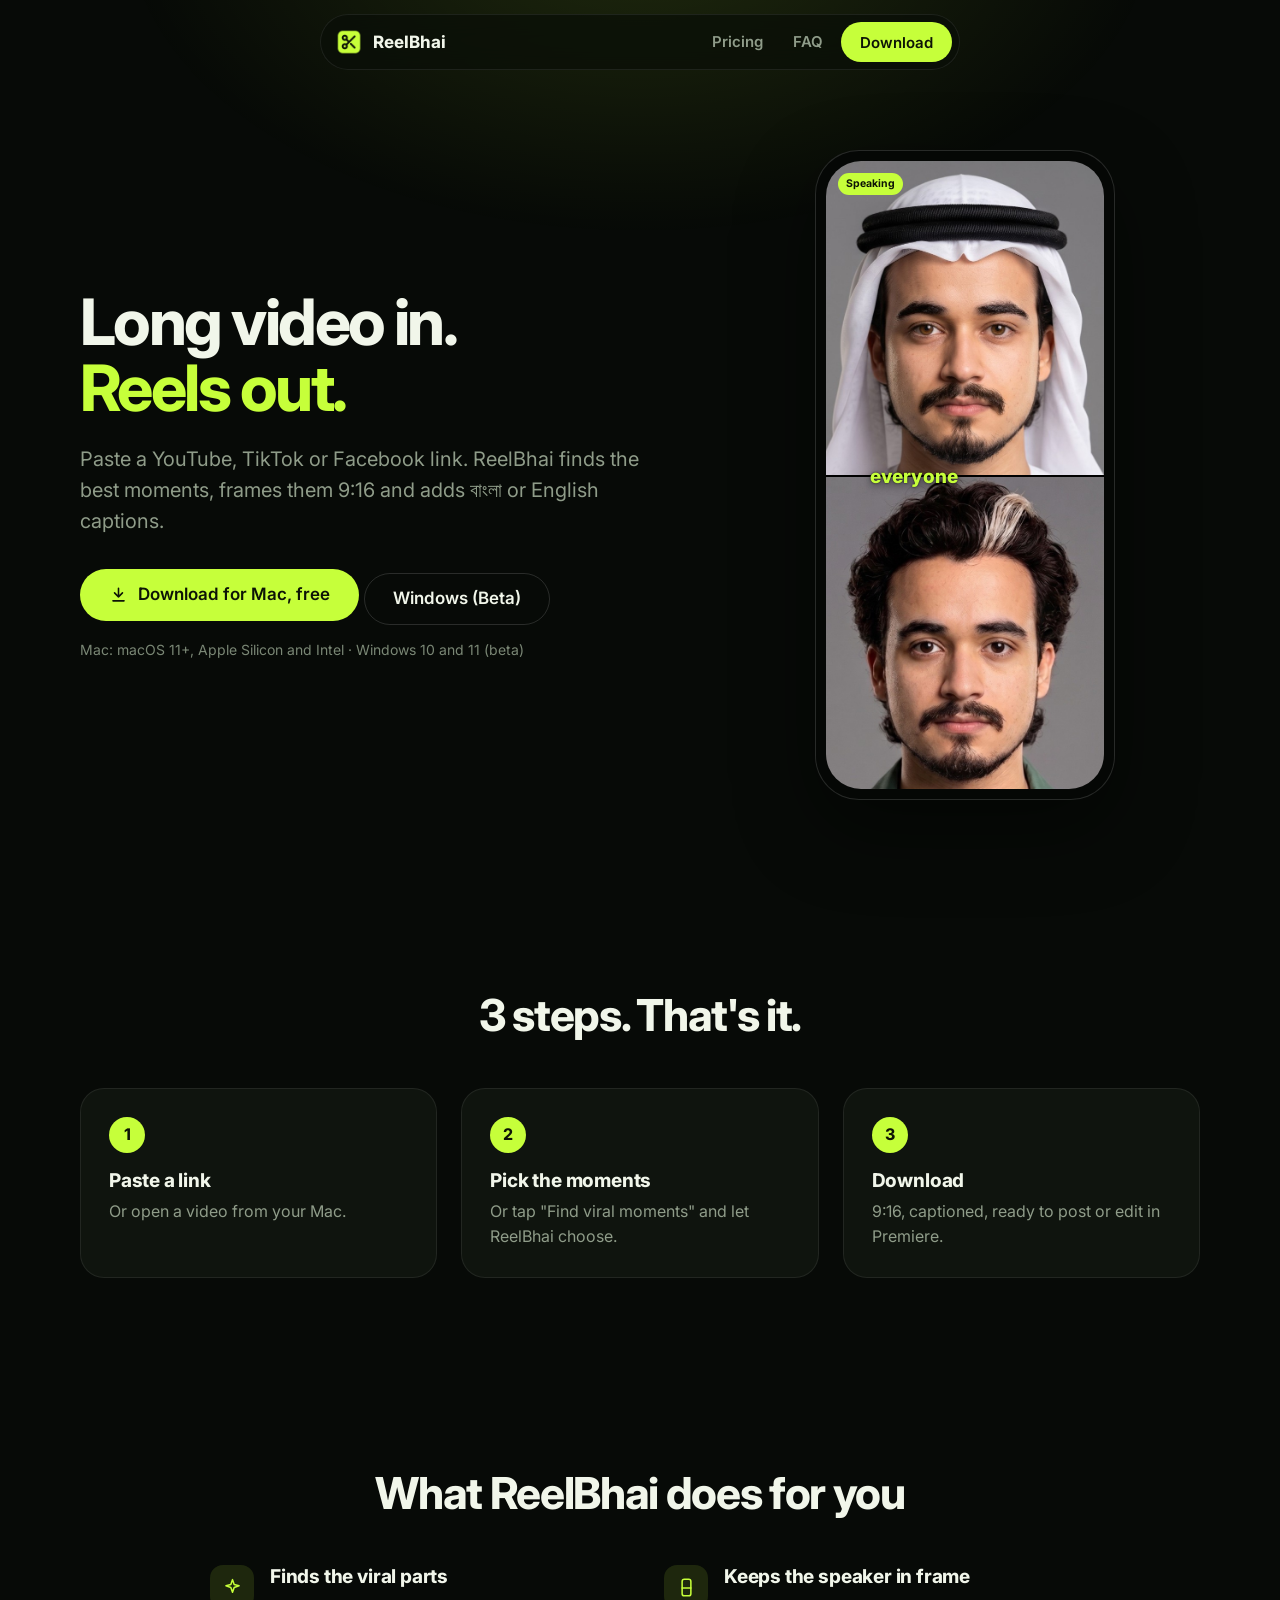
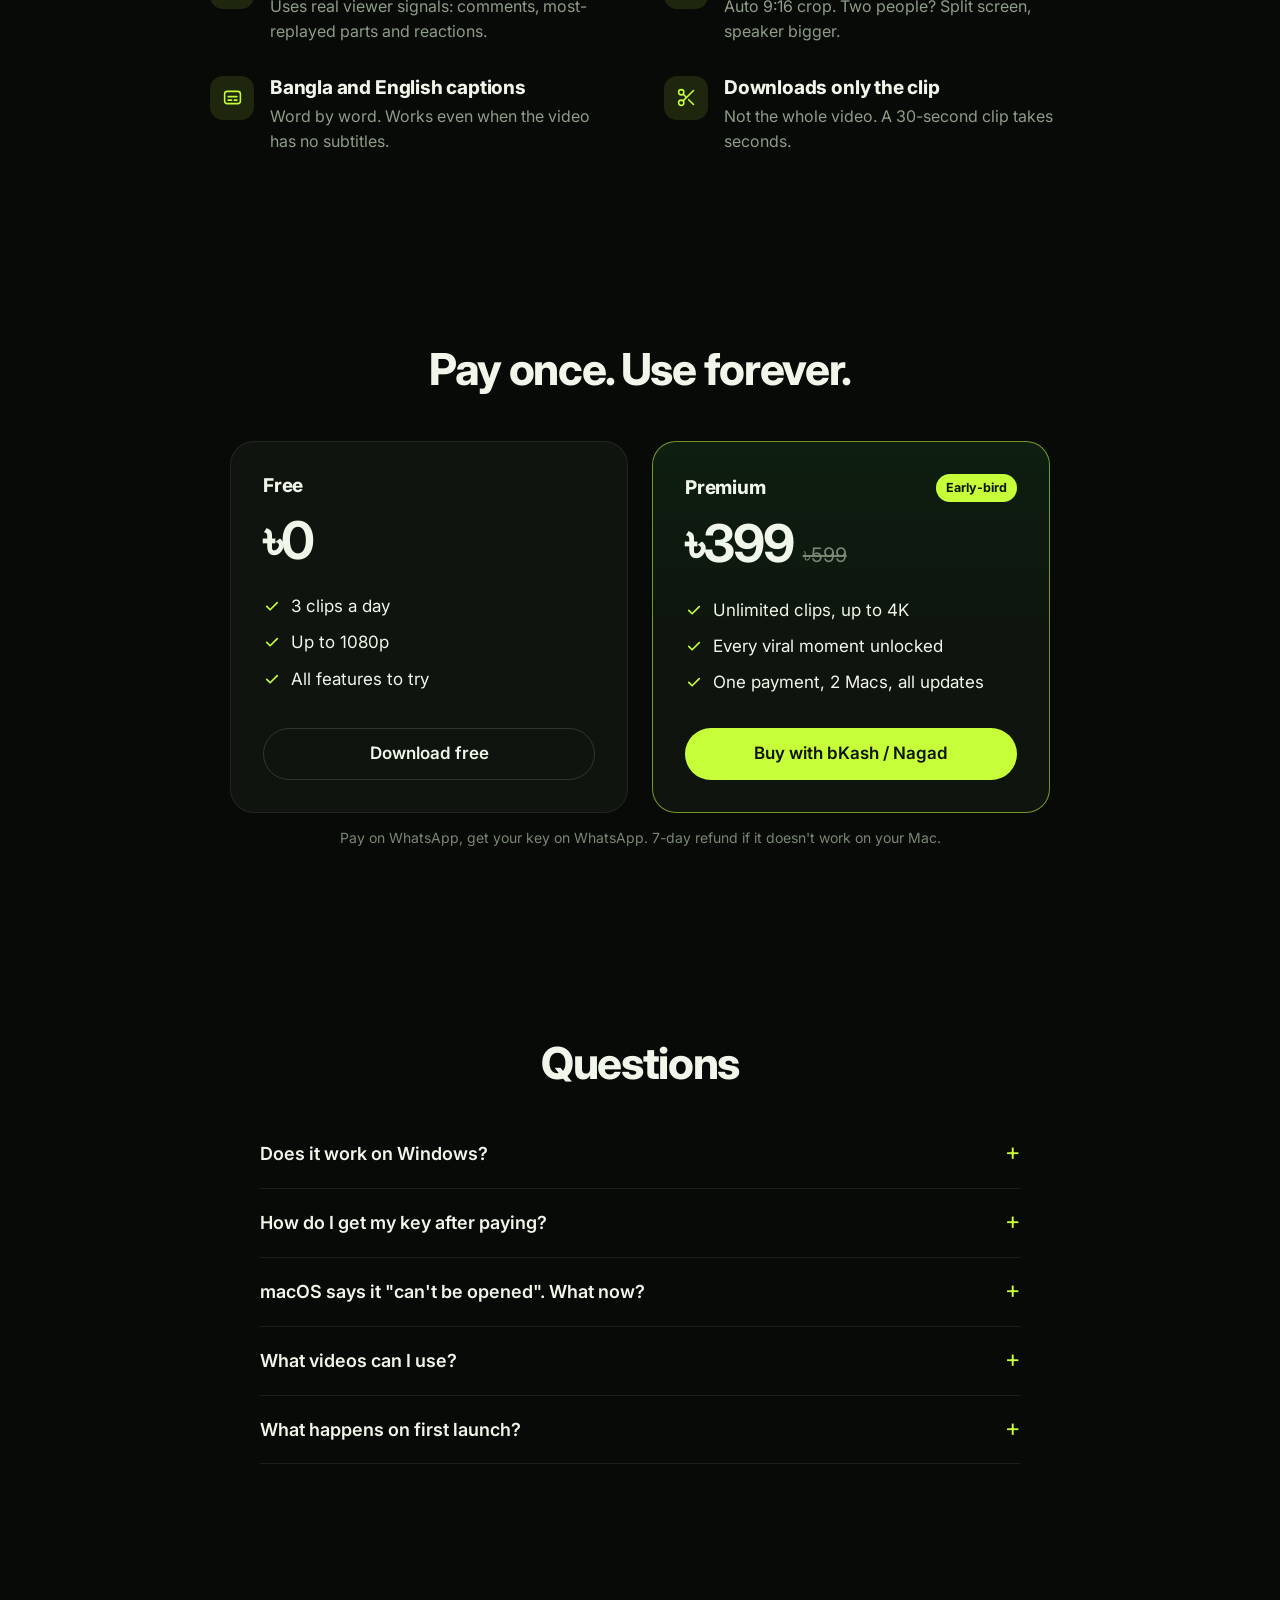
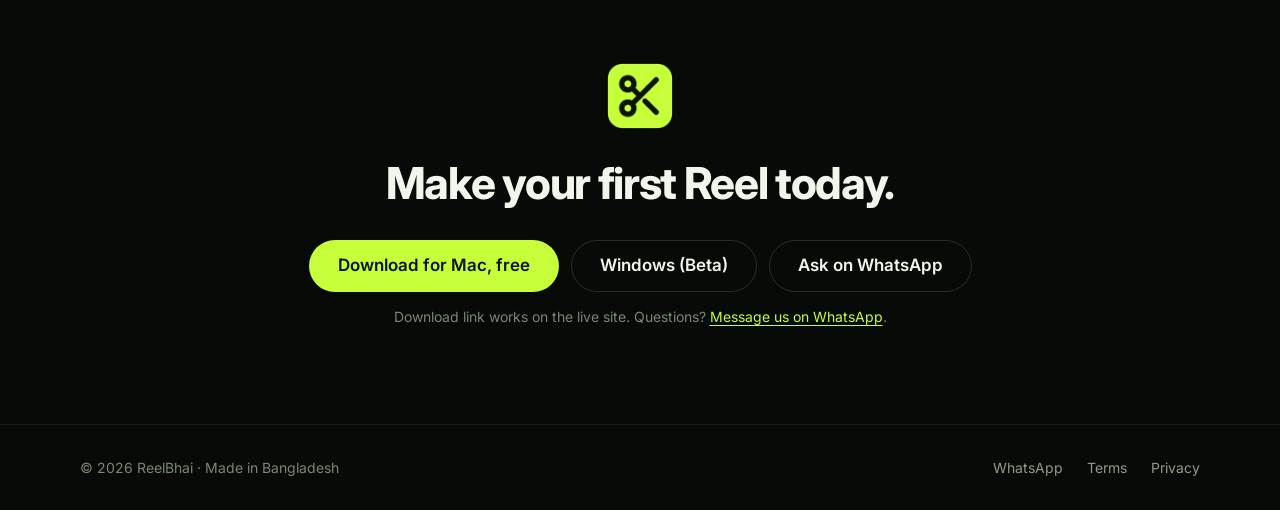
==== commit b5a4486c: "ReelBhai 1.1.1: Windows beta download, free plan 3 clips a day, seller name in Terms/Privacy Co-Auth" ====
--- a/index.html
+++ b/index.html
@@ -8,7 +8,12 @@
 <meta name="theme-color" content="#070a07">
 <meta property="og:title" content="ReelBhai: turn any video into Reels">
 <meta property="og:description" content="Best moments, 9:16 framing and Bangla captions, automatically. Mac app, free to start.">
-<meta property="og:image" content="assets/og.jpg">
+<meta property="og:url" content="https://shantovibeeditor.github.io/reelgrab/">
+<meta property="og:type" content="website">
+<meta property="og:image" content="https://shantovibeeditor.github.io/reelgrab/assets/og.jpg?v=2">
+<meta property="og:image:width" content="1200">
+<meta property="og:image:height" content="630">
+<meta name="twitter:card" content="summary_large_image">
 <link rel="icon" href="assets/favicon.png">
 <link rel="preconnect" href="https://fonts.googleapis.com">
 <link rel="preconnect" href="https://fonts.gstatic.com" crossorigin>
@@ -136,6 +141,7 @@
     .phone { width: 270px; }
     .gets, .plans { grid-template-columns: 1fr; }
     .hero .btn, .ctas .btn { width: 100%; }
+    .hero .btn + .btn { margin-top: 10px; }
     .plan { padding: 26px; }
   }
   @media (prefers-reduced-motion: reduce) {
@@ -163,7 +169,8 @@
           <svg viewBox="0 0 24 24" fill="none" stroke="currentColor" stroke-width="2" stroke-linecap="round" stroke-linejoin="round" aria-hidden="true"><path d="M12 4v11M7 10l5 5 5-5M5 20h14"/></svg>
           Download for Mac, free
         </a>
-        <p class="fine">macOS 11+ · Apple Silicon and Intel</p>
+        <a class="btn btn-secondary" href="#download" data-link="win">Windows (Beta)</a>
+        <p class="fine">Mac: macOS 11+, Apple Silicon and Intel · Windows 10 and 11 (beta)</p>
       </div>
       <div class="phone" role="img" aria-label="A 9:16 Reel made by ReelBhai: two people split screen, with word-by-word captions">
         <div class="screen" id="heroScreen">
@@ -213,7 +220,7 @@
           <h3>Free</h3>
           <div class="price"><b>৳0</b></div>
           <ul>
-            <li><svg viewBox="0 0 24 24" fill="none" stroke="currentColor" stroke-width="2.2" stroke-linecap="round" stroke-linejoin="round" aria-hidden="true"><path d="M5 12.5l4.5 4.5L19 7.5"/></svg>2 clips a day</li>
+            <li><svg viewBox="0 0 24 24" fill="none" stroke="currentColor" stroke-width="2.2" stroke-linecap="round" stroke-linejoin="round" aria-hidden="true"><path d="M5 12.5l4.5 4.5L19 7.5"/></svg>3 clips a day</li>
             <li><svg viewBox="0 0 24 24" fill="none" stroke="currentColor" stroke-width="2.2" stroke-linecap="round" stroke-linejoin="round" aria-hidden="true"><path d="M5 12.5l4.5 4.5L19 7.5"/></svg>Up to 1080p</li>
             <li><svg viewBox="0 0 24 24" fill="none" stroke="currentColor" stroke-width="2.2" stroke-linecap="round" stroke-linejoin="round" aria-hidden="true"><path d="M5 12.5l4.5 4.5L19 7.5"/></svg>All features to try</li>
           </ul>
@@ -239,7 +246,7 @@
     <div class="narrow">
       <h2 id="faq-h">Questions</h2>
       <div class="faq">
-        <details><summary>Does it work on Windows?</summary><p>Not yet. Mac only for now (macOS 11 or later, Apple Silicon and Intel). Windows is coming.</p></details>
+        <details><summary>Does it work on Windows?</summary><p>Yes, in beta: Windows 10 and 11 (64-bit). Download <b>ReelBhai-Setup.exe</b> and double-click it. If Windows says "Windows protected your PC", click <b>More info</b>, then <b>Run anyway</b> (you only see this once). If YouTube asks "are you a bot?", install Firefox, sign in to YouTube there and try again. The same Premium key works on Mac and Windows.</p></details>
         <details><summary>How do I get my key after paying?</summary><p>Send your bKash or Nagad transaction ID on WhatsApp. We send the key back. In ReelBhai, click Upgrade, then Activate, and paste it.</p></details>
         <details><summary>macOS says it "can't be opened". What now?</summary><p>Open System Settings, then Privacy &amp; Security, scroll down and click Open Anyway. If it says "damaged", open Terminal, paste <code>xattr -cr /Applications/ReelBhai.app</code> and press Enter.</p></details>
         <details><summary>What videos can I use?</summary><p>YouTube, TikTok and public Facebook links, or video files on your Mac. Use videos you have the right to use: your own, your clients', or ones you have permission to repost.</p></details>
@@ -255,6 +262,7 @@
       <h2 id="dl-h">Make your first Reel today.</h2>
       <div class="ctas">
         <a class="btn btn-primary" href="#download" data-link="dmg">Download for Mac, free</a>
+        <a class="btn btn-secondary" href="#download" data-link="win">Windows (Beta)</a>
         <a class="btn btn-secondary" href="#" data-link="whatsapp" target="_blank" rel="noopener">Ask on WhatsApp</a>
       </div>
       <p class="fine" id="dlNote"></p>
@@ -279,6 +287,7 @@
     ? { user: location.hostname.split(".")[0], repo: location.pathname.split("/")[1] || location.hostname } : null;
   const LINKS = {
     dmg: GH ? `https://github.com/${GH.user}/${GH.repo}/releases/latest/download/ReelBhai.dmg` : "",
+    win: GH ? `https://github.com/${GH.user}/${GH.repo}/releases/latest/download/ReelBhai-Setup.exe` : "",
     whatsapp: "8801723042590",
   };
   const wa = (text) => `https://wa.me/${LINKS.whatsapp}?text=${encodeURIComponent(text)}`;
@@ -289,6 +298,19 @@
   document.querySelectorAll('[data-link="dmg"]').forEach((a) => {
     if (LINKS.dmg) { a.href = LINKS.dmg; a.setAttribute("download", ""); }
   });
+  document.querySelectorAll('[data-link="win"]').forEach((a) => {
+    if (LINKS.win) { a.href = LINKS.win; a.setAttribute("download", ""); }
+  });
+  // Windows visitors: the main buttons download the Windows installer instead
+  if (/Windows/i.test(navigator.userAgent) && LINKS.win) {
+    document.querySelectorAll('[data-link="dmg"]').forEach((a) => {
+      a.href = LINKS.win;
+      a.lastChild.textContent = a.lastChild.textContent.replace("for Mac", "for Windows (Beta)");
+    });
+    document.querySelectorAll('[data-link="win"]').forEach((a) => {
+      a.href = LINKS.dmg; a.textContent = "Mac version";
+    });
+  }
   if (!LINKS.dmg) {
     document.getElementById("dlNote").innerHTML = 'Download link works on the live site. Questions? <a href="' +
       wa("Hi! I have a question about ReelBhai.") + '" target="_blank" rel="noopener">Message us on WhatsApp</a>.';
